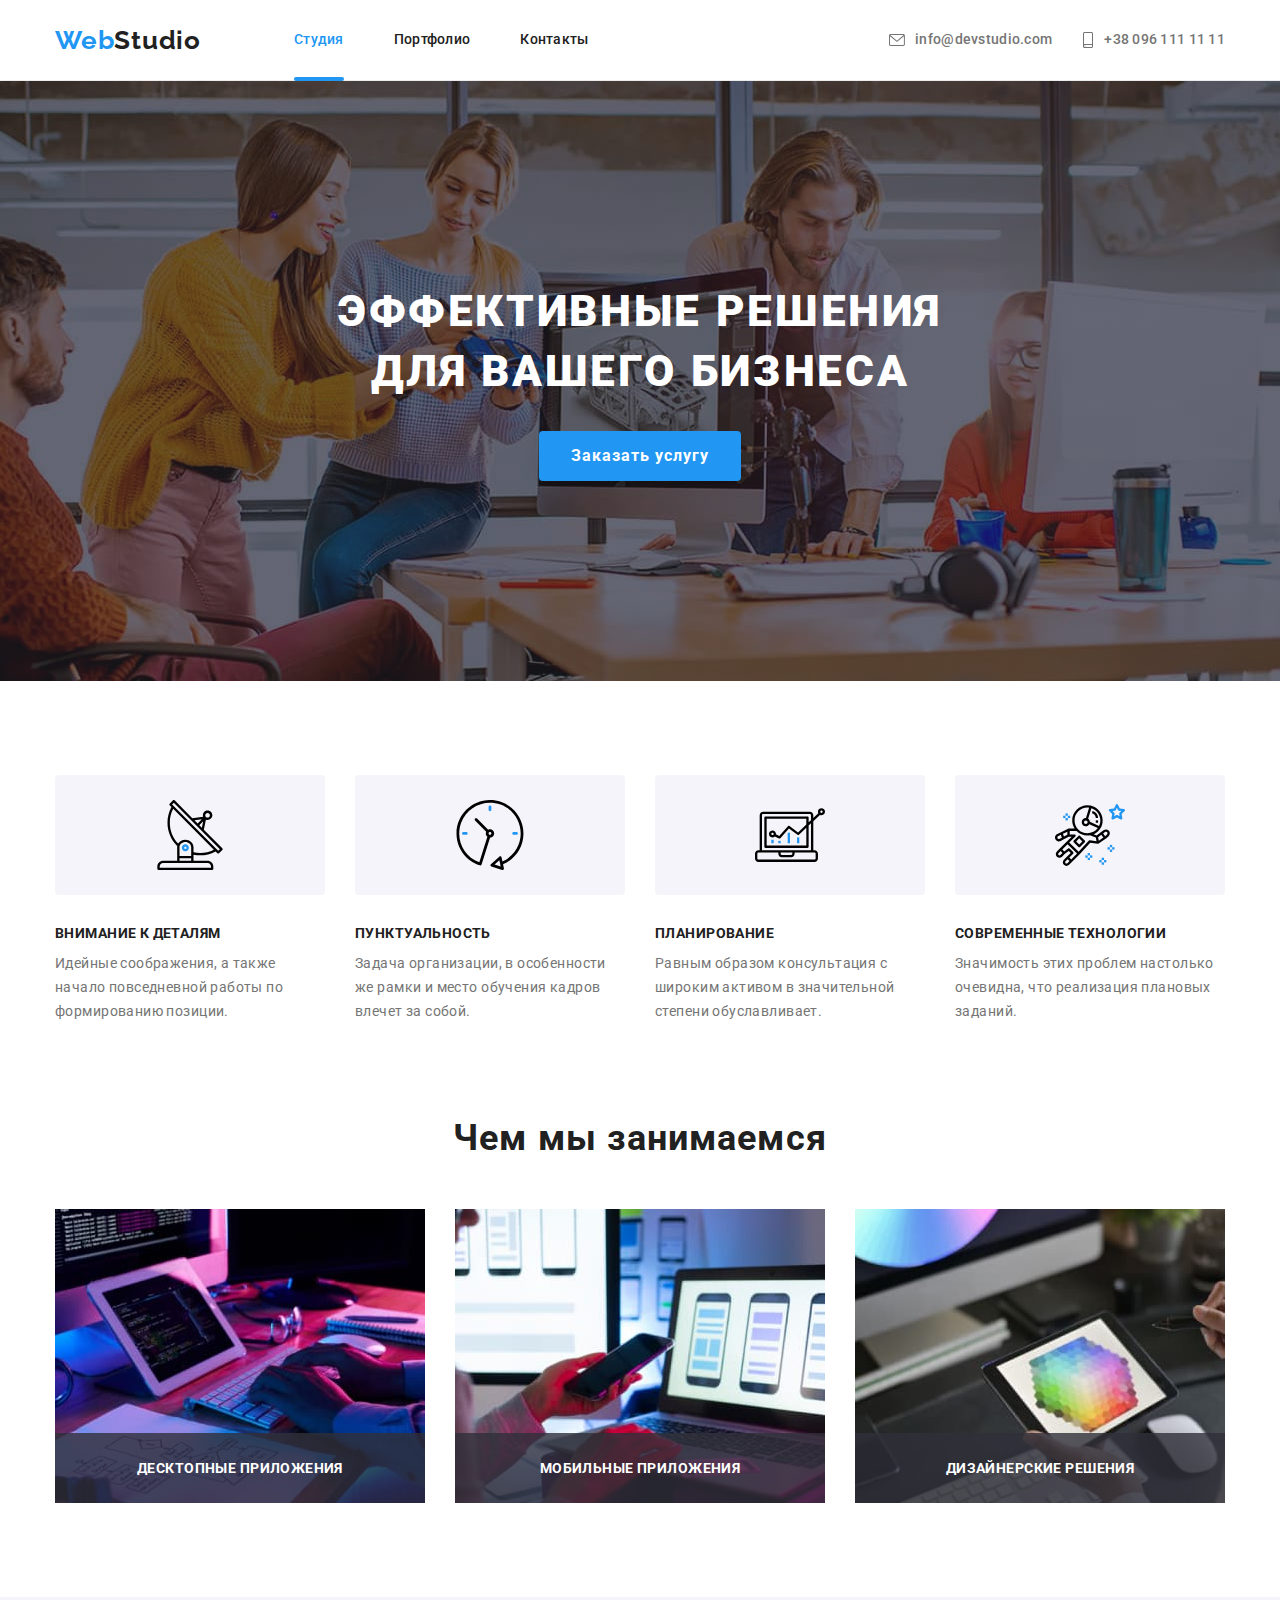
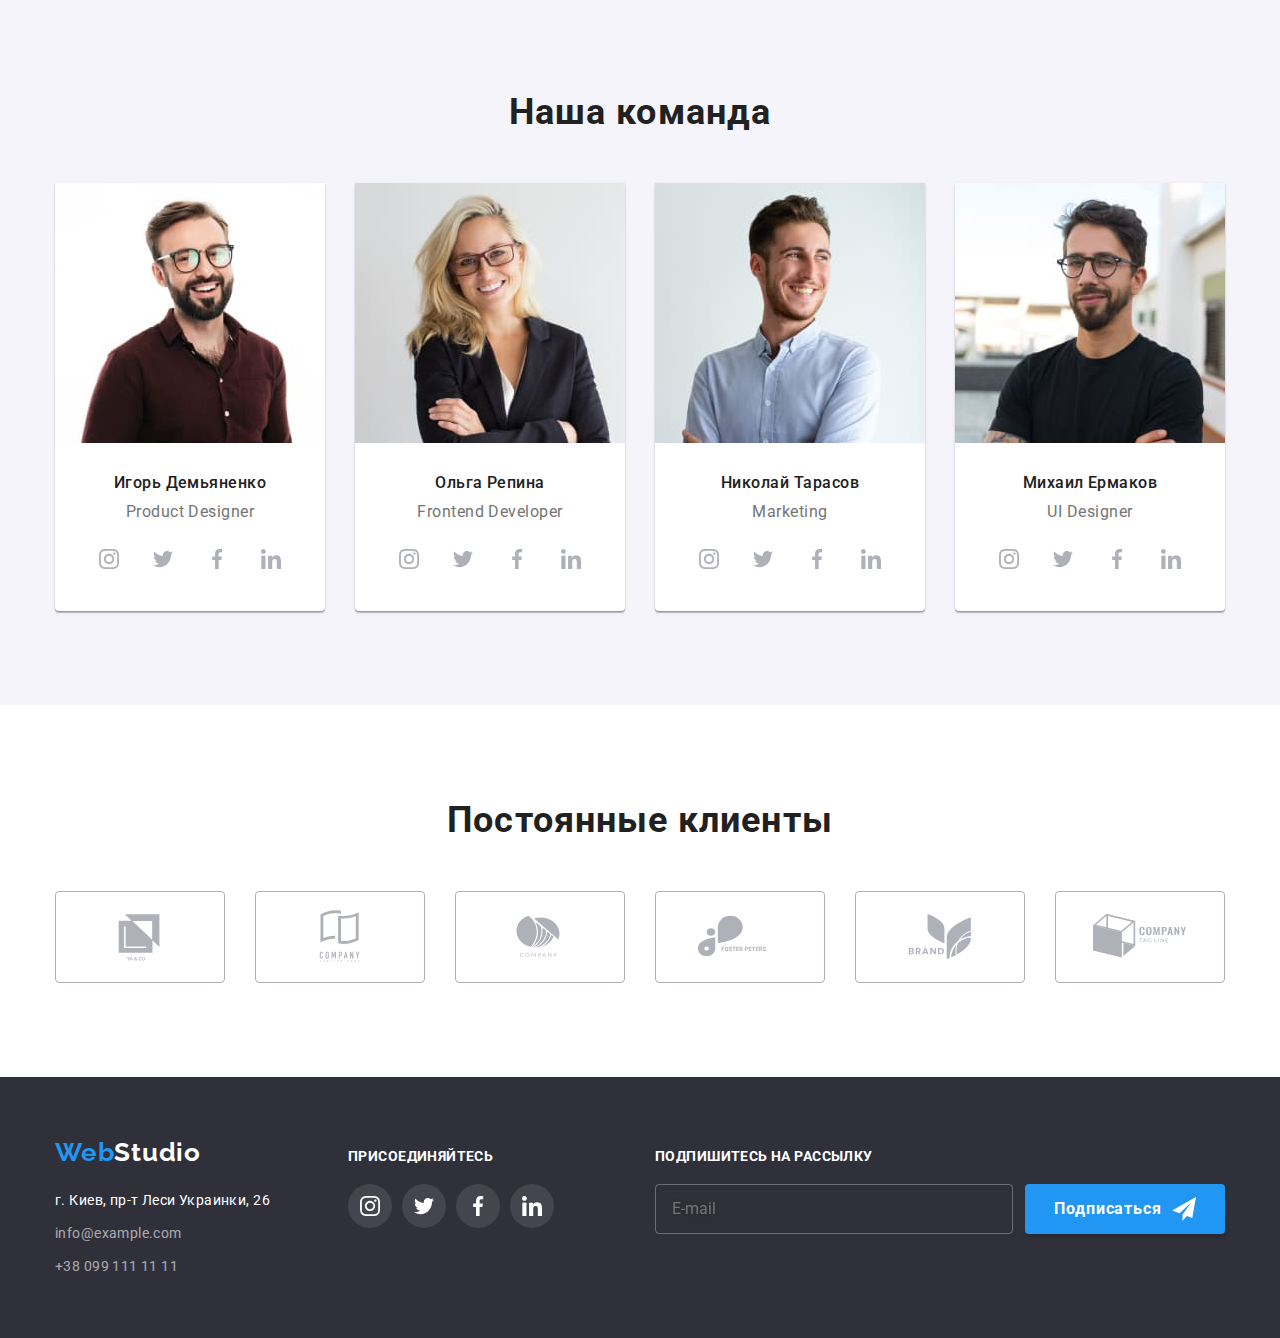
==== index.html @ 25630d1d "copy" ====
<!DOCTYPE html>
<html lang="ru">
  <head>
    <meta charset="UTF-8" />
    <meta http-equiv="X-UA-Compatible" content="IE=edge" />
    <meta name="viewport" content="width=device-width, initial-scale=1.0" />
    <title>WebStudio</title>

    <link rel="preconnect" href="https://fonts.googleapis.com" />
    <link rel="preconnect" href="https://fonts.gstatic.com" crossorigin />
    <link
      rel="stylesheet"
      href="https://cdnjs.cloudflare.com/ajax/libs/modern-normalize/1.1.0/modern-normalize.min.css"
    />
    <link
      href="https://fonts.googleapis.com/css2?family=Raleway:wght@700&family=Roboto:wght@400;500;700;900&display=swap"
      rel="stylesheet"
    />
    <link rel="stylesheet" href="./css/styles.css" />
  </head>

  <body>
    <header class="header">
      <div class="container-header">
        <nav class="navigation">
          <a href="./index.html" class="logo" lang="en">
            Web<span class="header-logo">Studio</span>
          </a>
          <ul class="nav-list">
            <li class="nav-item">
              <a href="./index.html" class="nav-link current">Студия</a>
            </li>
            <li class="nav-item">
              <a href="./portfolio.html" class="nav-link">Портфолио</a>
            </li>
            <li class="nav-item"><a href="" class="nav-link">Контакты</a></li>
          </ul>
        </nav>
        <ul class="nav-info">
          <li class="nav-info-item">
            <a href="mailto:info@devstudio.com" class="nav-link-item">
              <svg class="icon-mail">
                <use href="./images/icon/icons.svg#icon-mail"></use>
              </svg>
              info@devstudio.com
            </a>
          </li>
          <li class="nav-info-item">
            <a href="tel:+380961111111" class="nav-link-item">
              <svg class="icon-tel">
                <use href="./images/icon/icons.svg#icon-tel"></use>
              </svg>
              +38 096 111 11 11
            </a>
          </li>
        </ul>
      </div>
    </header>
    <main>
      <section class="hero">
        <h1 class="hero-title">Эффективные решения для вашего бизнеса</h1>
        <button type="button" class="hero-btn" data-modal-open>
          Заказать услугу
        </button>
      </section>

      <section class="about">
        <div class="container">
          <h2 class="visually-hidden">Наши особенности</h2>
          <ul class="about-list">
            <li class="about-item">
              <div class="about-box-svg">
                <svg class="about-svg">
                  <use href="./images/icon/icons.svg#icon-antenna"></use>
                </svg>
              </div>
              <h3 class="about-item-title">Внимание к деталям</h3>
              <p class="about-text">
                Идейные соображения, а также начало повседневной работы по
                формированию позиции.
              </p>
            </li>
            <li class="about-item">
              <div class="about-box-svg">
                <svg class="about-svg">
                  <use href="./images/icon/icons.svg#icon-clock"></use>
                </svg>
              </div>
              <h3 class="about-item-title">Пунктуальность</h3>
              <p class="about-text">
                Задача организации, в особенности же рамки и место обучения
                кадров влечет за собой.
              </p>
            </li>

            <li class="about-item">
              <div class="about-box-svg">
                <svg class="about-svg">
                  <use href="./images/icon/icons.svg#icon-diagram"></use>
                </svg>
              </div>
              <h3 class="about-item-title">Планирование</h3>
              <p class="about-text">
                Равным образом консультация с широким активом в значительной
                степени обуславливает.
              </p>
            </li>
            <li class="about-item">
              <div class="about-box-svg">
                <svg class="about-svg">
                  <use href="./images/icon/icons.svg#icon-astronaut"></use>
                </svg>
              </div>
              <h3 class="about-item-title">Современные технологии</h3>
              <p class="about-text">
                Значимость этих проблем настолько очевидна, что реализация
                плановых заданий.
              </p>
            </li>
          </ul>
        </div>
      </section>
      <section class="about-after">
        <div class="container">
          <h2 class="about-after-title">Чем мы занимаемся</h2>
          <ul class="about-after-list">
            <li class="about-after-item">
              <img
                src="./images/index-img/box1.jpg"
                alt="keyboard"
                width="370"
              />
              <p class="about-after-item-text">Десктопные приложения</p>
            </li>
            <li class="about-after-item">
              <img src="./images/index-img/box2.jpg" alt="phone" width="370" />
              <p class="about-after-item-text">Мобильные приложения</p>
            </li>
            <li class="about-after-item">
              <img src="./images/index-img/box3.jpg" alt="colors" width="370" />
              <p class="about-after-item-text">Дизайнерские решения</p>
            </li>
          </ul>
        </div>
      </section>
      <section class="team">
        <div class="container">
          <h2 class="team-title">Наша команда</h2>
          <ul class="team-list">
            <li class="team-item">
              <img
                src="./images/index-img/img1.jpg"
                alt="Product Designer"
                width="270"
                class="team-img"
              />
              <div class="team-info">
                <h3 class="team-name">Игорь Демьяненко</h3>
                <p class="team-job">Product Designer</p>
                <ul class="team-socials-list">
                  <li class="team-socials-item">
                    <a href="" class="team-socials-link"
                      ><svg class="team-socials-icon">
                        <use
                          href="./images/icon/icons.svg#icon-instagram-1"
                        ></use>
                      </svg>
                    </a>
                  </li>
                  <li class="team-socials-item">
                    <a href="" class="team-socials-link"
                      ><svg class="team-socials-icon">
                        <use
                          href="./images/icon/icons.svg#icon-twitter-1"
                        ></use>
                      </svg>
                    </a>
                  </li>
                  <li class="team-socials-item">
                    <a href="" class="team-socials-link"
                      ><svg class="team-socials-icon">
                        <use
                          href="./images/icon/icons.svg#icon-facebook-1"
                        ></use>
                      </svg>
                    </a>
                  </li>
                  <li class="team-socials-item">
                    <a href="" class="team-socials-link"
                      ><svg class="team-socials-icon">
                        <use
                          href="./images/icon/icons.svg#icon-linkedin-1"
                        ></use>
                      </svg>
                    </a>
                  </li>
                </ul>
              </div>
            </li>
            <li class="team-item">
              <img
                src="./images/index-img/img2.jpg"
                alt="Frontend Developer"
                width="270"
                class="team-img"
              />
              <div class="team-info">
                <h3 class="team-name">Ольга Репина</h3>
                <p class="team-job">Frontend Developer</p>
                <ul class="team-socials-list">
                  <li class="team-socials-item">
                    <a href="" class="team-socials-link"
                      ><svg class="team-socials-icon">
                        <use
                          href="./images/icon/icons.svg#icon-instagram-1"
                        ></use>
                      </svg>
                    </a>
                  </li>
                  <li class="team-socials-item">
                    <a href="" class="team-socials-link"
                      ><svg class="team-socials-icon">
                        <use
                          href="./images/icon/icons.svg#icon-twitter-1"
                        ></use>
                      </svg>
                    </a>
                  </li>
                  <li class="team-socials-item">
                    <a href="" class="team-socials-link"
                      ><svg class="team-socials-icon">
                        <use
                          href="./images/icon/icons.svg#icon-facebook-1"
                        ></use>
                      </svg>
                    </a>
                  </li>
                  <li class="team-socials-item">
                    <a href="" class="team-socials-link"
                      ><svg class="team-socials-icon">
                        <use
                          href="./images/icon/icons.svg#icon-linkedin-1"
                        ></use>
                      </svg>
                    </a>
                  </li>
                </ul>
              </div>
            </li>
            <li class="team-item">
              <img
                src="./images/index-img/img3.jpg"
                alt="Marketing"
                width="270"
                class="team-img"
              />
              <div class="team-info">
                <h3 class="team-name">Николай Тарасов</h3>
                <p class="team-job">Marketing</p>
                <ul class="team-socials-list">
                  <li class="team-socials-item">
                    <a href="" class="team-socials-link"
                      ><svg class="team-socials-icon">
                        <use
                          href="./images/icon/icons.svg#icon-instagram-1"
                        ></use>
                      </svg>
                    </a>
                  </li>
                  <li class="team-socials-item">
                    <a href="" class="team-socials-link"
                      ><svg class="team-socials-icon">
                        <use
                          href="./images/icon/icons.svg#icon-twitter-1"
                        ></use>
                      </svg>
                    </a>
                  </li>
                  <li class="team-socials-item">
                    <a href="" class="team-socials-link"
                      ><svg class="team-socials-icon">
                        <use
                          href="./images/icon/icons.svg#icon-facebook-1"
                        ></use>
                      </svg>
                    </a>
                  </li>
                  <li class="team-socials-item">
                    <a href="" class="team-socials-link"
                      ><svg class="team-socials-icon">
                        <use
                          href="./images/icon/icons.svg#icon-linkedin-1"
                        ></use>
                      </svg>
                    </a>
                  </li>
                </ul>
              </div>
            </li>
            <li class="team-item">
              <img
                src="./images/index-img/img4.jpg"
                alt="UI Designer"
                width="270"
                class="team-img"
              />
              <div class="team-info">
                <h3 class="team-name">Михаил Ермаков</h3>
                <p class="team-job">UI Designer</p>
                <ul class="team-socials-list">
                  <li class="team-socials-item">
                    <a href="" class="team-socials-link"
                      ><svg class="team-socials-icon">
                        <use
                          href="./images/icon/icons.svg#icon-instagram-1"
                        ></use>
                      </svg>
                    </a>
                  </li>
                  <li class="team-socials-item">
                    <a href="" class="team-socials-link"
                      ><svg class="team-socials-icon">
                        <use
                          href="./images/icon/icons.svg#icon-twitter-1"
                        ></use>
                      </svg>
                    </a>
                  </li>
                  <li class="team-socials-item">
                    <a href="" class="team-socials-link"
                      ><svg class="team-socials-icon">
                        <use
                          href="./images/icon/icons.svg#icon-facebook-1"
                        ></use>
                      </svg>
                    </a>
                  </li>
                  <li class="team-socials-item">
                    <a href="" class="team-socials-link"
                      ><svg class="team-socials-icon">
                        <use
                          href="./images/icon/icons.svg#icon-linkedin-1"
                        ></use>
                      </svg>
                    </a>
                  </li>
                </ul>
              </div>
            </li>
          </ul>
        </div>
      </section>
      <section>
        <div class="container">
          <h2 class="customers-title">Постоянные клиенты</h2>
          <ul class="customers-containers">
            <li class="customers-container">
              <a href="" class="customers-container-link">
                <svg class="customers-container-icon">
                  <use href="./images/icon/icons.svg#icon-Logo-1"></use>
                </svg>
              </a>
            </li>
            <li class="customers-container">
              <a href="" class="customers-container-link">
                <svg class="customers-container-icon">
                  <use href="./images/icon/icons.svg#icon-Logo-2"></use>
                </svg>
              </a>
            </li>
            <li class="customers-container">
              <a href="" class="customers-container-link">
                <svg class="customers-container-icon">
                  <use href="./images/icon/icons.svg#icon-Logo-3"></use>
                </svg>
              </a>
            </li>
            <li class="customers-container">
              <a href="" class="customers-container-link">
                <svg class="customers-container-icon">
                  <use href="./images/icon/icons.svg#icon-Logo-4"></use>
                </svg>
              </a>
            </li>
            <li class="customers-container">
              <a href="" class="customers-container-link">
                <svg class="customers-container-icon">
                  <use href="./images/icon/icons.svg#icon-Logo-5"></use>
                </svg>
              </a>
            </li>
            <li class="customers-container">
              <a href="" class="customers-container-link">
                <svg class="customers-container-icon">
                  <use href="./images/icon/icons.svg#icon-Logo-6"></use>
                </svg>
              </a>
            </li>
          </ul>
        </div>
      </section>
    </main>
    <footer class="footer">
      <div class="container flex">
        <div>
          <a href="./index.html" class="logo-footer">
            Web<span class="header-logo-footer">Studio</span>
          </a>
          <address class="address">
            <ul class="address-info">
              <li class="address-item">
                <a
                  href="https://goo.gl/maps/fcGV4ru9rpf95qTU7"
                  target="_blank"
                  rel="noreferrer noopener nofollow"
                  class="address-map"
                  >г. Киев, пр-т Леси Украинки, 26</a
                >
              </li>

              <li class="address-item">
                <a href="mailto:info@example.com" class="address-mail"
                  >info@example.com</a
                >
              </li>
              <li class="address-item">
                <a href="tel:+380991111111" class="address-tel"
                  >+38 099 111 11 11</a
                >
              </li>
            </ul>
          </address>
        </div>
        <div class="footer-socials">
          <h3 class="footer-social-title">присоединяйтесь</h3>
          <ul class="socials-list">
            <li class="socials-item">
              <a href="" class="socials-link"
                ><svg class="socials-icon">
                  <use href="./images/icon/icons.svg#icon-instagram-1"></use>
                </svg>
              </a>
            </li>
            <li class="socials-item">
              <a href="" class="socials-link"
                ><svg class="socials-icon">
                  <use href="./images/icon/icons.svg#icon-twitter-1"></use>
                </svg>
              </a>
            </li>
            <li class="socials-item">
              <a href="" class="socials-link"
                ><svg class="socials-icon">
                  <use href="./images/icon/icons.svg#icon-facebook-1"></use>
                </svg>
              </a>
            </li>
            <li class="socials-item">
              <a href="" class="socials-link"
                ><svg class="socials-icon">
                  <use href="./images/icon/icons.svg#icon-linkedin-1"></use>
                </svg>
              </a>
            </li>
          </ul>
        </div>
        <div class="spam">
          <form>
            <div class="spam-wrapper">
              <h3 class="footer-social-title">Подпишитесь на рассылку</h3>

              <input
                type="email"
                class="spam-input"
                name="user-email-for-spam"
                id="spam-input"
                placeholder="E-mail"
              />
            </div>
            <button type="submit" class="send-email-btn">
              Подписаться
              <svg class="icon-send">
                <use href="./images/icon/icons.svg#icon-send"></use>
              </svg>
            </button>
          </form>
        </div>
      </div>
    </footer>
    <div class="overlay is-hidden" data-modal>
      <div class="modal">
        <button class="modal-link-exit" data-modal-close>
          <svg class="modal-exit">
            <use href="./images/icon/icons.svg#icon-exit"></use>
          </svg>
        </button>
        <p class="modal-title">Оставьте свои данные, мы вам перезвоним</p>
        <form class="modal-form">
          <div class="form-field">
            <label class="modal-label" for="user-name">Имя</label>
            <div class="icon-wrap">
              <input
                type="text"
                name="user-name"
                class="modal-input"
                id="user-name"
                required
              />
              <svg class="modal-icons">
                <use href="./images/icon/icons.svg#icon-person-modal"></use>
              </svg>
            </div>
          </div>

          <div class="form-field">
            <label class="modal-label" for="user-tel">Телефон</label>
            <div class="icon-wrap">
              <input
                type="tel"
                name="user-tel"
                class="modal-input"
                id="user-tel"
              />
              <svg class="modal-icons">
                <use href="./images/icon/icons.svg#icon-phone-modal"></use>
              </svg>
            </div>
          </div>
          <div class="form-field">
            <label class="modal-label" for="user-email">Почта</label>
            <div class="icon-wrap">
              <input
                type="email"
                name="user-email"
                class="modal-input"
                id="user-email"
                required
              />
              <svg class="modal-icons">
                <use href="./images/icon/icons.svg#icon-email-modal"></use>
              </svg>
            </div>
          </div>
          <div class="form-field">
            <label class="modal-label" for="modal-text">Комментарий</label>
            <textarea
              name="comment"
              id="modal-text"
              class="modal-text"
              placeholder="Введите текст"
            ></textarea>
          </div>
          <div class="checkbox-field">
            <input
              type="checkbox"
              id="modal-checkbox"
              name="modal-checkbox"
              class="modal-checkbox visually-hidden"
              required
            />

            <label for="modal-checkbox" class="modal-label-checkbox">
              <span>
                <svg class="modal-check-icon">
                  <use href="./images/icon/icons.svg#icon-check"></use>
                </svg>
              </span>
              Соглашаюсь с рассылкой и принимаю&nbsp;
              <a href="#" class="submit-text">Условия договора</a>
            </label>
          </div>

          <button type="submit" class="modal-btn">Отправить</button>
        </form>
      </div>
    </div>
    <script src="./js/modal.js"></script>
  </body>
</html>
---- css/styles.css ----
:root {
  --brend-color: #2196f3;
  --header-text-color: #212121;
  --text-color: #757575;
  --title-text-color: #212121;
}

p,
h1,
h2,
h3,
h4,
h5,
h6 {
  margin: 0;
}
ul,
ol {
  margin: 0;
  padding: 0;
  list-style: none;
}
body {
  font-family: Roboto, sans-serif;
  color: var(--header-text-color);
}
a {
  text-decoration: none;
}
img {
  display: block;
  max-width: 100%;
}
button {
  border: 0;
}
section {
  padding: 94px 0 94px 0;
}
.overlay {
  position: fixed;
  top: 0;
  left: 0;
  width: 100vw;
  height: 100vh;
  background: rgba(0, 0, 0, 0.2);
  transition: visibility 250ms cubic-bezier(0.4, 0, 0.2, 1),
    opacity 250ms cubic-bezier(0.4, 0, 0.2, 1);
}

.is-hidden {
  opacity: 0;
  pointer-events: none;
  visibility: hidden;
}
.flex {
  display: flex;
  align-items: baseline;
  justify-content: space-between;
}

.container {
  width: 1200px;
  padding: 0px 15px 0px 15px;
  margin: 0 auto 0 auto;
}

/* -------HEADER------- */
.header {
  font-weight: 500;
  font-size: 14px;
  line-height: 1.14;
  letter-spacing: 0.02em;
  border-bottom: 1px solid #ececec;

  position: relative;
}
.container-header {
  width: 1200px;
  padding: 0 15px 0 15px;
  margin: 0 auto;
  display: flex;
  align-items: center;
}
.logo {
  color: var(--brend-color);
  font-family: Raleway, sans-serif;
  font-weight: 700;
  font-size: 26px;
  line-height: 1.19;
  letter-spacing: 0.03em;
  margin-right: 93px;
}
.header-logo {
  color: var(--title-text-color);
}
.header-logo-footer {
  color: #fff;
}
.navigation {
  display: flex;
  align-items: center;
}
.nav-list {
  display: flex;
}
.nav-item {
  margin-right: 50px;
  padding: 32px 0 32px 0;
  position: relative;
}
.nav-item:nth-last-child(1) {
  margin-right: 0px;
}
.nav-link {
  color: var(--header-text-color);
  transition: color 250ms cubic-bezier(0.4, 0, 0.2, 1);
}
.current,
.nav-link:hover,
.nav-link:focus,
.nav-link-item:hover,
.nav-link-item:focus {
  color: var(--brend-color);
}
.current::after {
  position: absolute;
  bottom: -1px;
  left: 0;
  width: 100%;
  height: 4px;
  content: "";
  border-radius: 2px;
  background-color: var(--brend-color);
}
.nav-info {
  display: flex;
  margin-left: auto;
}
.nav-info-item {
  margin-right: 30px;
}
.nav-info-item:nth-last-child(1) {
  margin-right: 0px;
}
.nav-link-item {
  color: var(--text-color);
  display: flex;
  transition: color 250ms cubic-bezier(0.4, 0, 0.2, 1);
}
.icon-mail {
  width: 16px;
  height: 12px;
  margin-top: auto;
  margin-bottom: auto;
  margin-right: 10px;
  fill: var(--text-color);
  transition: fill 250ms cubic-bezier(0.4, 0, 0.2, 1);
}
.icon-tel {
  width: 12px;
  height: 16px;
  margin-top: auto;
  margin-bottom: auto;
  margin-right: 10px;
  fill: var(--text-color);
  transition: fill 250ms cubic-bezier(0.4, 0, 0.2, 1);
}
.nav-link-item:hover .icon-mail {
  fill: var(--brend-color);
}
.nav-link-item:hover .icon-tel {
  fill: var(--brend-color);
}
.nav-link-item:focus .icon-mail {
  fill: var(--brend-color);
}
.nav-link-item:focus .icon-tel {
  fill: var(--brend-color);
}

/* -------MAIN-INDEX------- */
.hero {
  background: #2f303a;
  text-align: center;
  padding-top: 200px;
  padding-bottom: 200px;
  background-image: linear-gradient(
      rgba(47, 48, 58, 0.4),
      rgba(47, 48, 58, 0.4)
    ),
    url(../images/index-img/hero-img.jpg);
  background-repeat: no-repeat;
  background-position: center;
  background-size: cover;
  max-width: 1600px;
  margin: auto;
}
.hero-title {
  color: #fff;
  font-weight: 900;
  font-size: 44px;
  line-height: calc(60 / 44);
  width: 696px;
  margin: auto;
  letter-spacing: 0.06em;
  text-transform: uppercase;
}
.hero-btn {
  background-color: var(--brend-color);
  color: #fff;
  font-family: inherit;
  font-weight: 700;
  font-size: 16px;
  line-height: calc(30 / 16);
  letter-spacing: 0.06em;
  cursor: pointer;
  box-shadow: 0px 4px 4px rgba(0, 0, 0, 0.15);
  border-radius: 4px;

  padding: 10px 32px 10px 32px;
  min-width: 200px;
  margin-top: 30px;
  transition: background-color 250ms cubic-bezier(0.4, 0, 0.2, 1),
    color 250ms cubic-bezier(0.4, 0, 0.2, 1);
}
.hero-btn:hover {
  background-color: #fff;
  color: var(--brend-color);
}
/* -------ABOUT-INDEX------- */
.about {
}
.visually-hidden {
  position: absolute;
  white-space: nowrap;
  width: 1px;
  height: 1px;
  overflow: hidden;
  border: 0;
  padding: 0;
  clip: rect(0 0 0 0);
  clip-path: inset(50%);
  margin: -1px;
}

.about-list {
  display: flex;
  flex-wrap: wrap;
}
.about-item {
  width: 270px;
  margin-right: 30px;
}
.about-item:nth-child(4n) {
  margin-right: 0;
}
.about-item:nth-child(5n) {
  margin-right: 30px;
  margin-top: 30px;
}
.about-box-svg {
  background-color: #f5f4fa;

  border-radius: 4px;

  height: 120px;
  display: flex;
  justify-content: center;
  align-items: center;
}
.about-svg {
  width: 70px;
  height: 70px;
}
.about-item-title {
  font-weight: 700;
  font-size: 14px;
  line-height: calc(16 / 14);
  letter-spacing: 0.03em;
  text-transform: uppercase;
  color: var(--title-text-color);
  margin-top: 30px;
}
.about-text {
  font-weight: 400;
  font-size: 14px;
  line-height: calc(24 / 14);
  letter-spacing: 0.03em;
  color: var(--text-color);
  margin-top: 10px;
}
.about-after {
  padding-top: 0;
}
/* -------ABOUT-AFTER-INDEX------- */
.about-after-title {
  font-weight: 700;
  font-size: 36px;
  line-height: calc(42 / 36);
  text-align: center;
  letter-spacing: 0.03em;
  margin-bottom: 50px;
}
.about-after-list {
  display: flex;
  flex-wrap: wrap;
}
.about-after-item {
  position: relative;
  margin-right: 30px;
}
.about-after-item:nth-child(3n) {
  margin-right: 0;
}
.about-after-item:nth-child(4n) {
  margin-right: 30px;
  margin-top: 30px;
}

.about-after-item-text {
  position: absolute;
  width: 100%;
  height: 70px;
  background-color: rgba(47, 48, 58, 0.8);
  bottom: 0;
  left: 0;
  margin: 0;
  padding-top: 27px;
  padding-bottom: 27px;
  color: #fff;
  font-weight: 700;
  font-size: 14px;
  line-height: calc(16 / 14);
  text-align: center;
  letter-spacing: 0.03em;
  text-transform: uppercase;
}

/* -------TEAM-INDEX------- */
.team {
  background-color: #f5f4fa;
  padding-top: 94px;
}

.team-title {
  font-weight: 700;
  font-size: 36px;
  line-height: calc(42 / 36);
  text-align: center;
  letter-spacing: 0.03em;
  color: var(--title-text-color);
  margin-bottom: 50px;
}
.team-list {
  display: flex;
  flex-wrap: wrap;
}
.team-item {
  margin-right: 30px;
  width: 270px;
  box-shadow: 0px 1px 3px rgba(0, 0, 0, 0.12), 0px 1px 1px rgba(0, 0, 0, 0.14),
    0px 2px 1px rgba(0, 0, 0, 0.2);
  border-radius: 0px 0px 4px 4px;
  background-color: #fff;
}
.team-item:nth-child(4n) {
  margin-right: 0;
}
.team-item:nth-child(5n) {
  margin-right: 30px;
  margin-top: 30px;
}
.team-img {
}
.team-info {
  padding: 30px 0 30px 0;
}
.team-name {
  font-weight: 500;
  font-size: 16px;
  line-height: calc(19 / 16);
  text-align: center;
  letter-spacing: 0.03em;
  color: var(--title-text-color);
  margin-bottom: 10px;
}
.team-job {
  margin-bottom: 16px;
  font-weight: 400;
  font-size: 16px;
  line-height: calc(19 / 16);
  text-align: center;
  letter-spacing: 0.03em;
  color: var(--text-color);
}
.team-socials-list {
  display: flex;
  justify-content: center;
}
.team-socials-item {
  margin-right: 10px;
}
.team-socials-item:nth-last-child(1) {
  margin-right: 0;
}
.team-socials-link {
  width: 44px;
  height: 44px;

  display: flex;
  align-items: center;
  justify-content: center;
  border-radius: 50%;
  transition: background-color 250ms cubic-bezier(0.4, 0, 0.2, 1);
}
.team-socials-icon {
  width: 20px;
  height: 20px;
  fill: #afb1b8;
  transition: fill 250ms cubic-bezier(0.4, 0, 0.2, 1);
}
.team-socials-link:hover,
.team-socials-link:focus {
  background-color: var(--brend-color);
}
.team-socials-link:hover .team-socials-icon {
  fill: #fff;
}
.team-socials-link:focus .team-socials-icon {
  fill: #fff;
}
/* -------customers------- */
.customers-title {
  font-weight: 700;
  font-size: 36px;
  line-height: calc(42 / 36);
  text-align: center;
  letter-spacing: 0.03em;
  color: var(--title-text-color);
  margin-bottom: 50px;
}
.customers-container-link {
  width: 170px;
  height: 92px;

  border-radius: 4px;
  border: 1px solid #afb1b8;
  display: flex;
  flex-wrap: nowrap;
  justify-content: center;
  align-items: center;
  transition: border 250ms cubic-bezier(0.4, 0, 0.2, 1);
}
.customers-containers {
  display: flex;
}
.customers-container {
  margin-right: 30px;
}
.customers-container-link:hover,
.customers-container-link:focus {
  border: 1px solid var(--brend-color);
}
.customers-container-link:hover .customers-container-icon {
  fill: var(--brend-color);
}
.customers-container-link:focus .customers-container-icon {
  fill: var(--brend-color);
}

.customers-container:nth-last-child(1) {
  margin-right: 0;
}
.customers-container-icon {
  width: 106px;
  height: 60px;
  fill: #afb1b8;
  transition: fill 250ms cubic-bezier(0.4, 0, 0.2, 1);
}

/* -------FOOTER--
----- */
.footer {
  background-color: #2f303a;
  padding: 60px 15px 60px 15px;
}
.logo-footer {
  color: var(--brend-color);
  font-family: Raleway, sans-serif;
  font-weight: 700;
  font-size: 26px;
  line-height: 1.19;
  letter-spacing: 0.03em;
}
.address {
  margin-top: 20px;
}
.address-info {
  font-style: normal;
}
.address-item {
  margin-bottom: 9px;
}
.address-item:nth-last-child(1) {
  margin-bottom: 0px;
}
.address-map {
  font-weight: normal;
  font-size: 14px;
  line-height: calc(24 / 14);
  letter-spacing: 0.03em;
  color: #fff;
}
.address-mail,
.address-tel {
  font-weight: normal;
  font-size: 14px;
  line-height: 24px;
  /* or 171% */
  letter-spacing: 0.03em;
  color: rgba(255, 255, 255, 0.6);
}
.footer-socials {
  margin-left: 70px;
}
.footer-social-title {
  text-transform: uppercase;
  font-weight: 700;
  font-size: 14px;
  line-height: calc(16 / 14);
  letter-spacing: 0.03em;
  text-transform: uppercase;

  color: #ffffff;
  margin-bottom: 20px;
}
.socials-list {
  display: flex;
}
.socials-item {
  margin-right: 10px;
}
.socials-link {
  width: 44px;
  height: 44px;

  display: flex;
  align-items: center;
  justify-content: center;
  border-radius: 50%;

  background: rgba(255, 255, 255, 0.1);
  transition: background-color 250ms cubic-bezier(0.4, 0, 0.2, 1);
}
.socials-item:nth-last-child(1) {
  margin-right: 0;
}
.socials-icon {
  width: 20px;
  height: 20px;
  fill: #fff;
  transition: fill 250ms cubic-bezier(0.4, 0, 0.2, 1);
}
.socials-link:hover {
  background-color: var(--brend-color);
}
.socials-link:focus {
  background-color: var(--brend-color);
}
.socials-link:hover .team-socials-icon {
  fill: #fff;
}
.socials-link:focus .team-socials-icon {
  fill: #fff;
}
.spam {
  margin-left: 93px;
}
.spam form {
  display: flex;
  align-items: flex-end;
}
.spam-wrapper {
  margin-right: 12px;
}

.spam-input {
  min-width: 358px;
  height: 50px;
  padding-left: 16px;
  transition: border 250ms cubic-bezier(0.4, 0, 0.2, 1);
  background-color: transparent;
  border: 1px solid rgba(255, 255, 255, 0.3);
  filter: drop-shadow(0px 4px 4px rgba(0, 0, 0, 0.15));
  border-radius: 4px;
  color: #fff;
  outline: 0;
}

.send-email-btn {
  background: #2196f3;
  box-shadow: 0px 4px 4px rgba(0, 0, 0, 0.15);
  padding: 0;
  margin: 0;
  border-radius: 4px;
  min-width: 200px;
  height: 50px;

  font-weight: 700;
  font-size: 16px;
  line-height: calc(30 / 16);
  justify-content: center;
  text-align: center;
  letter-spacing: 0.06em;
  display: flex;
  align-items: center;
  color: #ffffff;
  transition: background-color 250ms cubic-bezier(0.4, 0, 0.2, 1),
    color 250ms cubic-bezier(0.4, 0, 0.2, 1);
}
.send-email-btn:hover {
  background-color: #1e5380;
}
.icon-send {
  fill: #fff;
  width: 24px;
  height: 24px;
  margin-left: 10px;
}

/* -------ASIDE-PORTFOLIO------- */
.aside {
  margin-top: 94px;
}
.aside-list {
  display: flex;
  flex-wrap: nowrap;
  justify-content: center;
}
.aside-item {
  margin-right: 8px;
}
.aside-item:nth-last-child(1) {
  margin-right: 0px;
}
.aside-btn {
  font-family: inherit;
  cursor: pointer;
  padding: 6px 22px 6px 22px;
  font-weight: 500;
  font-size: 16px;
  line-height: calc(26 / 16);
  text-align: center;
  letter-spacing: 0.03em;
  color: var(--title-text-color);
  background-color: #f5f4fa;
  transition: background-color 250ms cubic-bezier(0.4, 0, 0.2, 1),
    color 250ms cubic-bezier(0.4, 0, 0.2, 1),
    box-shadow 250ms cubic-bezier(0.4, 0, 0.2, 1);
  border-radius: 4px;
}
.current-btn,
.aside-btn:hover,
.aside-btn:focus {
  background-color: var(--brend-color);
  color: #fff;
  box-shadow: 0px 3px 1px rgba(0, 0, 0, 0.1), 0px 1px 2px rgba(0, 0, 0, 0.08),
    0px 2px 2px rgba(0, 0, 0, 0.12);
}
/* -------MAIN-PORTFOLIO------- */

.section-portfolio {
  display: flex;
  flex-wrap: wrap;
  padding-top: 50px;
}
.section-item {
  width: 370px;
  margin-right: 30px;

  margin-bottom: 30px;
}
.section-item-link {
  display: block;
  transition: box-shadow 250ms cubic-bezier(0.4, 0, 0.2, 1);
}
.section-item-link:hover {
  box-shadow: 0px 1px 1px rgba(0, 0, 0, 0.12), 0px 4px 4px rgba(0, 0, 0, 0.06),
    1px 4px 6px rgba(0, 0, 0, 0.16);
}
.section-item-link:focus {
  box-shadow: 0px 1px 1px rgba(0, 0, 0, 0.12), 0px 4px 4px rgba(0, 0, 0, 0.06),
    1px 4px 6px rgba(0, 0, 0, 0.16);
}

.section-item-wrap {
  position: relative;
  overflow: hidden;
}
.section-item-slider {
  position: absolute;
  top: 0;
  left: 0;
  padding: 63px 24px 63px 24px;
  background: rgba(33, 150, 243, 0.9);
  height: 100%;
  width: 100%;
  color: #fff;
  transform: translateY(100%);
  transition: transform 250ms cubic-bezier(0.4, 0, 0.2, 1);
  font-weight: 400;
  font-size: 18px;
  line-height: calc(28 / 18);
  letter-spacing: 0.03em;
}
.section-item-link:hover .section-item-slider {
  transform: translateY(0);
}
.section-item-link:focus .section-item-slider {
  transform: translateY(0);
}
.section-item:nth-child(3n) {
  margin-right: 0px;
}
.section-item:nth-last-child(-n + 3) {
  margin-bottom: 0px;
}
.section-item-info {
  padding: 20px 24px 20px 24px;
  border-right: 1px solid #eeeeee;
  border-left: 1px solid #eeeeee;
  border-bottom: 1px solid #eeeeee;
}

.section-item-title {
  font-weight: 700;

  font-size: 18px;
  line-height: calc(36 / 18);
  letter-spacing: 0.06em;
  color: var(--title-text-color);
}
.section-item-text {
  font-weight: 400;
  font-size: 16px;

  line-height: calc(30 / 16);
  letter-spacing: 0.03em;
  color: var(--text-color);
}
/* -------MODAL------- */
.modal {
  width: 528px;
  min-height: 581px;

  position: absolute;
  top: 50%;
  left: 50%;
  padding: 40px;
  transform: translate(-50%, -50%);
  z-index: 999;
  background-color: #ffffff;
  box-shadow: 0px 1px 3px rgba(0, 0, 0, 0.12), 0px 1px 1px rgba(0, 0, 0, 0.14),
    0px 2px 1px rgba(0, 0, 0, 0.2);
  border-radius: 4px;
  transition: visibility 250ms cubic-bezier(0.4, 0, 0.2, 1),
    opacity 250ms cubic-bezier(0.4, 0, 0.2, 1);
}
.modal-link-exit {
  position: absolute;
  width: 30px;
  height: 30px;
  border: 1px solid rgba(0, 0, 0, 0.1);
  border-radius: 50%;
  background-color: transparent;
  top: 8px;
  right: 8px;
  padding: 0;
  margin: 0;
}
.modal-exit {
  width: 11px;
  height: 11px;
}
.modal-link-exit:hover,
.modal-link-exit:focus {
  fill: var(--brend-color);
  cursor: pointer;
}
.modal-title {
  font-weight: 700;
  font-size: 20px;
  line-height: calc(23 / 20);
  text-align: center;
  letter-spacing: 0.03em;
  margin-bottom: 12px;
  color: var(--title-text-color);
}
.modal-form {
}
.form-field {
  margin-bottom: 10px;
  display: flex;
  flex-direction: column;
}
.form-field:nth-last-child(3) {
  margin-bottom: 20px;
  display: flex;
  flex-direction: column;
}

.modal-input {
  width: 100%;
  height: 40px;
  border: 1px solid rgba(33, 33, 33, 0.2);
  padding-left: 42px;
  border-radius: 4px;
  transition: border 250ms cubic-bezier(0.4, 0, 0.2, 1);
}
.modal-input:focus,
.modal-text:focus {
  border: 1px solid var(--brend-color);
  border-radius: 4px;
  outline: 0;
}
.modal-input:focus + .modal-icons {
  fill: var(--brend-color);
}

.icon-wrap {
  position: relative;
  display: block;
}
.modal-icons {
  position: absolute;
  width: 18px;
  height: 18px;
  left: 12px;
  bottom: 50%;
  transform: translateY(50%);
  transition: fill 250ms cubic-bezier(0.4, 0, 0.2, 1);
}
.modal-label {
  display: block;
  font-weight: 400;
  font-size: 12px;
  line-height: calc(14 / 12);
  letter-spacing: 0.01em;
  color: var(--header-text-color);
  margin-bottom: 4px;
}
.modal-text {
  width: 100%;
  height: 120px;
  padding: 12px 16px 12px 16px;
  resize: none;
  border: 1px solid rgba(33, 33, 33, 0.2);
  transition: border 250ms cubic-bezier(0.4, 0, 0.2, 1);
  border-radius: 4px;
}
.checkbox-field {
  margin-bottom: 30px;
}
.modal-checkbox {
}

.modal-check-icon {
  width: 16px;
  height: 15px;
  fill: transparent;
}
.modal-label-checkbox {
  font-style: normal;
  font-weight: normal;
  font-size: 14px;
  line-height: calc(24 / 14);

  letter-spacing: 0.03em;
  color: var(--header-text-color);
  align-items: center;
  display: flex;
  justify-content: center;
}
.modal-label-checkbox span {
  width: 16px;
  height: 15px;
  border: 2px solid var(--header-text-color);
  border-radius: 2px;
  margin-right: 5px;
  display: flex;
  align-items: center;
  justify-content: center;
  transition: background-color 250ms cubic-bezier(0.4, 0, 0.2, 1),
    fill 250ms cubic-bezier(0.4, 0, 0.2, 1),
    border 250ms cubic-bezier(0.4, 0, 0.2, 1);
}
.modal-checkbox:checked + .modal-label-checkbox span {
  background-color: var(--brend-color);
  border: none;
}
.modal-checkbox:not(:checked) + .modal-label-checkbox span {
  border: 2px solid var(--header-text-color);
}
.modal-checkbox:focus + .modal-label-checkbox span {
  border: 2px solid var(--brend-color);
}

.modal-checkbox:checked + .modal-label-checkbox svg {
  fill: #fff;
}

.submit-text {
  text-decoration: underline;
  color: var(--brend-color);
}
.modal-btn {
  background-color: var(--brend-color);
  display: block;
  margin: 0 auto;
  color: #fff;
  font-family: inherit;
  font-weight: 700;
  font-size: 16px;
  line-height: calc(30 / 16);
  letter-spacing: 0.06em;
  cursor: pointer;
  box-shadow: 0px 4px 4px rgba(0, 0, 0, 0.15);
  border-radius: 4px;

  padding: 10px 32px 10px 32px;
  min-width: 200px;

  transition: background-color 250ms cubic-bezier(0.4, 0, 0.2, 1),
    color 250ms cubic-bezier(0.4, 0, 0.2, 1);
}
.modal-btn:hover {
  background-color: #1e5380;
}
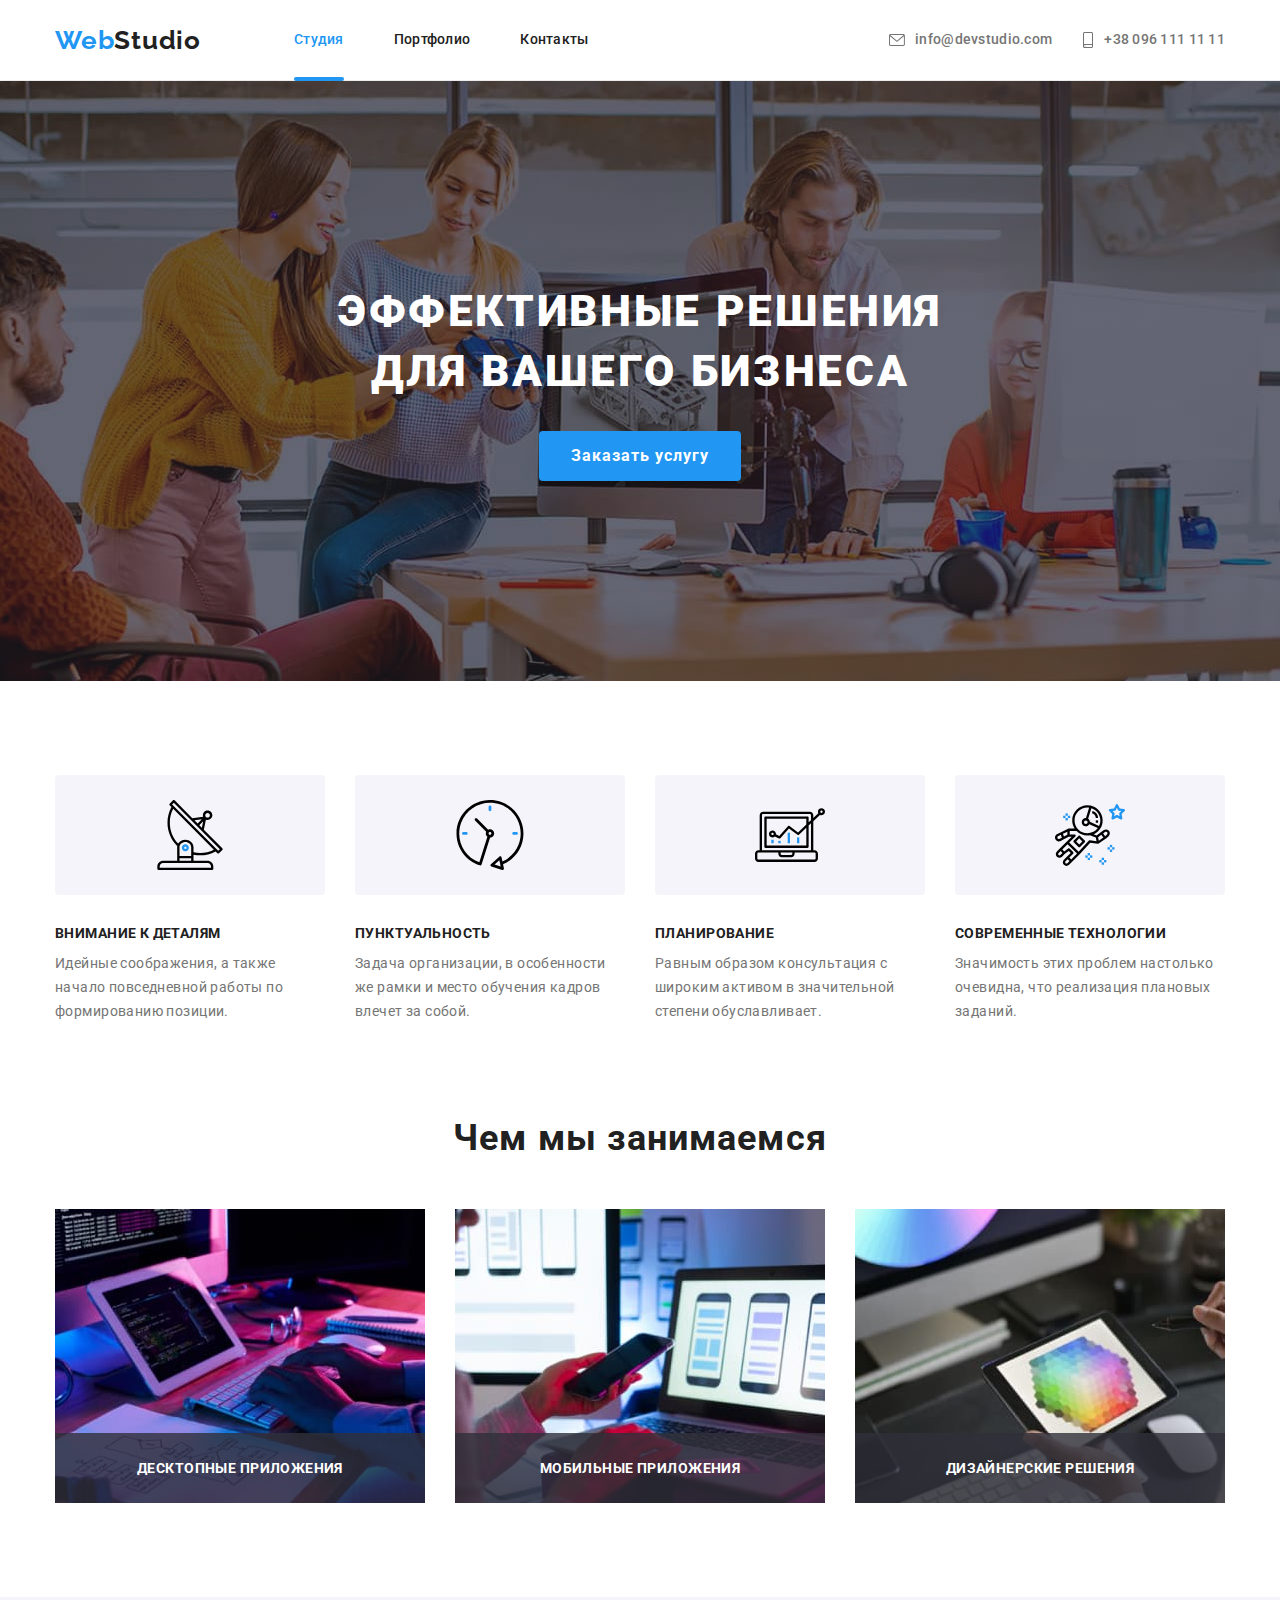
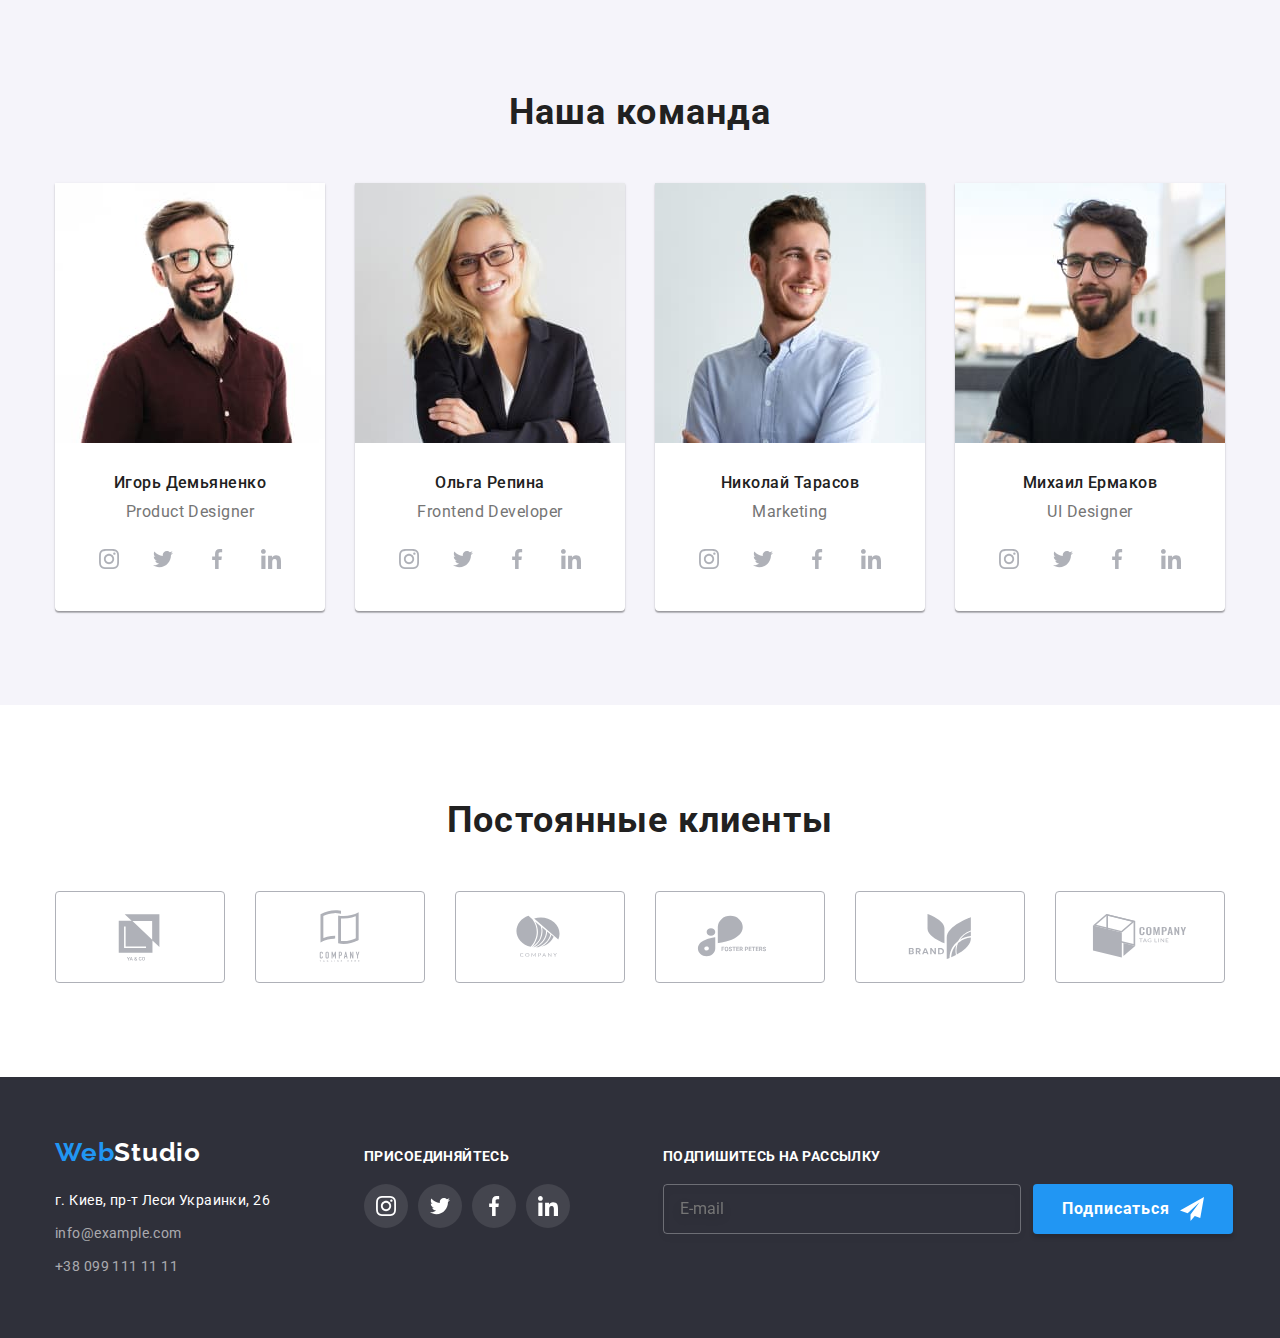
==== commit 8bd2fc98: "BEM + SCSS" ====
--- a/index.html
+++ b/index.html
@@ -16,7 +16,8 @@
       href="https://fonts.googleapis.com/css2?family=Raleway:wght@700&family=Roboto:wght@400;500;700;900&display=swap"
       rel="stylesheet"
     />
-    <link rel="stylesheet" href="./css/styles.css" />
+    <!-- <link rel="stylesheet" href="./css/styles.css" /> -->
+    <link rel="stylesheet" href="./sass/main.css" />
   </head>
 
   <body>
@@ -24,29 +25,31 @@
       <div class="container-header">
         <nav class="navigation">
           <a href="./index.html" class="logo" lang="en">
-            Web<span class="header-logo">Studio</span>
+            Web<span class="header__logo">Studio</span>
           </a>
           <ul class="nav-list">
-            <li class="nav-item">
-              <a href="./index.html" class="nav-link current">Студия</a>
-            </li>
-            <li class="nav-item">
-              <a href="./portfolio.html" class="nav-link">Портфолио</a>
-            </li>
-            <li class="nav-item"><a href="" class="nav-link">Контакты</a></li>
+            <li class="nav-list__item">
+              <a href="./index.html" class="nav-list__link current">Студия</a>
+            </li>
+            <li class="nav-list__item">
+              <a href="./portfolio.html" class="nav-list__link">Портфолио</a>
+            </li>
+            <li class="nav-list__item">
+              <a href="" class="nav-list__link">Контакты</a>
+            </li>
           </ul>
         </nav>
         <ul class="nav-info">
-          <li class="nav-info-item">
-            <a href="mailto:info@devstudio.com" class="nav-link-item">
+          <li class="nav-info__item">
+            <a href="mailto:info@devstudio.com" class="nav-info__link">
               <svg class="icon-mail">
                 <use href="./images/icon/icons.svg#icon-mail"></use>
               </svg>
               info@devstudio.com
             </a>
           </li>
-          <li class="nav-info-item">
-            <a href="tel:+380961111111" class="nav-link-item">
+          <li class="nav-info__item">
+            <a href="tel:+380961111111" class="nav-info__link">
               <svg class="icon-tel">
                 <use href="./images/icon/icons.svg#icon-tel"></use>
               </svg>
@@ -58,8 +61,8 @@
     </header>
     <main>
       <section class="hero">
-        <h1 class="hero-title">Эффективные решения для вашего бизнеса</h1>
-        <button type="button" class="hero-btn" data-modal-open>
+        <h1 class="hero__title">Эффективные решения для вашего бизнеса</h1>
+        <button type="button" class="hero__btn" data-modal-open>
           Заказать услугу
         </button>
       </section>
@@ -68,51 +71,51 @@
         <div class="container">
           <h2 class="visually-hidden">Наши особенности</h2>
           <ul class="about-list">
-            <li class="about-item">
-              <div class="about-box-svg">
-                <svg class="about-svg">
+            <li class="about-list__item">
+              <div class="about-box">
+                <svg class="about-box__svg">
                   <use href="./images/icon/icons.svg#icon-antenna"></use>
                 </svg>
               </div>
-              <h3 class="about-item-title">Внимание к деталям</h3>
-              <p class="about-text">
+              <h3 class="about-list__title">Внимание к деталям</h3>
+              <p class="about-list__text">
                 Идейные соображения, а также начало повседневной работы по
                 формированию позиции.
               </p>
             </li>
-            <li class="about-item">
-              <div class="about-box-svg">
-                <svg class="about-svg">
+            <li class="about-list__item">
+              <div class="about-box">
+                <svg class="about-box__svg">
                   <use href="./images/icon/icons.svg#icon-clock"></use>
                 </svg>
               </div>
-              <h3 class="about-item-title">Пунктуальность</h3>
-              <p class="about-text">
+              <h3 class="about-list__title">Пунктуальность</h3>
+              <p class="about-list__text">
                 Задача организации, в особенности же рамки и место обучения
                 кадров влечет за собой.
               </p>
             </li>
 
-            <li class="about-item">
-              <div class="about-box-svg">
-                <svg class="about-svg">
+            <li class="about-list__item">
+              <div class="about-box">
+                <svg class="about-box__svg">
                   <use href="./images/icon/icons.svg#icon-diagram"></use>
                 </svg>
               </div>
-              <h3 class="about-item-title">Планирование</h3>
-              <p class="about-text">
+              <h3 class="about-list__title">Планирование</h3>
+              <p class="about-list__text">
                 Равным образом консультация с широким активом в значительной
                 степени обуславливает.
               </p>
             </li>
-            <li class="about-item">
-              <div class="about-box-svg">
-                <svg class="about-svg">
+            <li class="about-list__item">
+              <div class="about-box">
+                <svg class="about-box__svg">
                   <use href="./images/icon/icons.svg#icon-astronaut"></use>
                 </svg>
               </div>
-              <h3 class="about-item-title">Современные технологии</h3>
-              <p class="about-text">
+              <h3 class="about-list__title">Современные технологии</h3>
+              <p class="about-list__text">
                 Значимость этих проблем настолько очевидна, что реализация
                 плановых заданий.
               </p>
@@ -122,72 +125,72 @@
       </section>
       <section class="about-after">
         <div class="container">
-          <h2 class="about-after-title">Чем мы занимаемся</h2>
-          <ul class="about-after-list">
-            <li class="about-after-item">
+          <h2 class="about-after__title">Чем мы занимаемся</h2>
+          <ul class="about-after__list">
+            <li class="about-after__item">
               <img
                 src="./images/index-img/box1.jpg"
                 alt="keyboard"
                 width="370"
               />
-              <p class="about-after-item-text">Десктопные приложения</p>
-            </li>
-            <li class="about-after-item">
+              <p class="about-after__text">Десктопные приложения</p>
+            </li>
+            <li class="about-after__item">
               <img src="./images/index-img/box2.jpg" alt="phone" width="370" />
-              <p class="about-after-item-text">Мобильные приложения</p>
-            </li>
-            <li class="about-after-item">
+              <p class="about-after__text">Мобильные приложения</p>
+            </li>
+            <li class="about-after__item">
               <img src="./images/index-img/box3.jpg" alt="colors" width="370" />
-              <p class="about-after-item-text">Дизайнерские решения</p>
+              <p class="about-after__text">Дизайнерские решения</p>
             </li>
           </ul>
         </div>
       </section>
       <section class="team">
         <div class="container">
-          <h2 class="team-title">Наша команда</h2>
-          <ul class="team-list">
-            <li class="team-item">
+          <h2 class="team__title">Наша команда</h2>
+          <ul class="team__list">
+            <li class="team-list__item">
               <img
                 src="./images/index-img/img1.jpg"
                 alt="Product Designer"
                 width="270"
-                class="team-img"
-              />
-              <div class="team-info">
-                <h3 class="team-name">Игорь Демьяненко</h3>
-                <p class="team-job">Product Designer</p>
+                class="team-list__img"
+              />
+              <div class="team-list__info">
+                <h3 class="team-list__name">Игорь Демьяненко</h3>
+                <p class="team-list__job">Product Designer</p>
                 <ul class="team-socials-list">
-                  <li class="team-socials-item">
-                    <a href="" class="team-socials-link"
-                      ><svg class="team-socials-icon">
+                  <li class="team-socials-list__item">
+                    <a href="" class="team-socials-list__link"
+                      ><svg class="team-socials-list__icon">
                         <use
                           href="./images/icon/icons.svg#icon-instagram-1"
                         ></use>
                       </svg>
                     </a>
                   </li>
-                  <li class="team-socials-item">
-                    <a href="" class="team-socials-link"
-                      ><svg class="team-socials-icon">
+                  <li class="team-socials-list__item">
+                    <a href="" class="team-socials-list__link"
+                      ><svg class="team-socials-list__icon">
                         <use
                           href="./images/icon/icons.svg#icon-twitter-1"
                         ></use>
                       </svg>
                     </a>
                   </li>
-                  <li class="team-socials-item">
-                    <a href="" class="team-socials-link"
-                      ><svg class="team-socials-icon">
+                  <li class="team-socials-list__item">
+                    <a href="" class="team-socials-list__link"
+                      ><svg class="team-socials-list__icon">
                         <use
                           href="./images/icon/icons.svg#icon-facebook-1"
                         ></use>
                       </svg>
                     </a>
                   </li>
-                  <li class="team-socials-item">
-                    <a href="" class="team-socials-link"
-                      ><svg class="team-socials-icon">
+                  <li class="team-socials-list__item">
+                    <a href="" class="team-socials-list__link"
+                      ><svg class="team-socials-list__icon">
                         <use
                           href="./images/icon/icons.svg#icon-linkedin-1"
                         ></use>
@@ -197,47 +200,47 @@
                 </ul>
               </div>
             </li>
-            <li class="team-item">
+            <li class="team-list__item">
               <img
                 src="./images/index-img/img2.jpg"
                 alt="Frontend Developer"
                 width="270"
-                class="team-img"
-              />
-              <div class="team-info">
-                <h3 class="team-name">Ольга Репина</h3>
-                <p class="team-job">Frontend Developer</p>
+                class="team-list__img"
+              />
+              <div class="team-list__info">
+                <h3 class="team-list__name">Ольга Репина</h3>
+                <p class="team-list__job">Frontend Developer</p>
                 <ul class="team-socials-list">
-                  <li class="team-socials-item">
-                    <a href="" class="team-socials-link"
-                      ><svg class="team-socials-icon">
+                  <li class="team-socials-list__item">
+                    <a href="" class="team-socials-list__link"
+                      ><svg class="team-socials-list__icon">
                         <use
                           href="./images/icon/icons.svg#icon-instagram-1"
                         ></use>
                       </svg>
                     </a>
                   </li>
-                  <li class="team-socials-item">
-                    <a href="" class="team-socials-link"
-                      ><svg class="team-socials-icon">
+                  <li class="team-socials-list__item">
+                    <a href="" class="team-socials-list__link"
+                      ><svg class="team-socials-list__icon">
                         <use
                           href="./images/icon/icons.svg#icon-twitter-1"
                         ></use>
                       </svg>
                     </a>
                   </li>
-                  <li class="team-socials-item">
-                    <a href="" class="team-socials-link"
-                      ><svg class="team-socials-icon">
+                  <li class="team-socials-list__item">
+                    <a href="" class="team-socials-list__link"
+                      ><svg class="team-socials-list__icon">
                         <use
                           href="./images/icon/icons.svg#icon-facebook-1"
                         ></use>
                       </svg>
                     </a>
                   </li>
-                  <li class="team-socials-item">
-                    <a href="" class="team-socials-link"
-                      ><svg class="team-socials-icon">
+                  <li class="team-socials-list__item">
+                    <a href="" class="team-socials-list__link"
+                      ><svg class="team-socials-list__icon">
                         <use
                           href="./images/icon/icons.svg#icon-linkedin-1"
                         ></use>
@@ -247,47 +250,47 @@
                 </ul>
               </div>
             </li>
-            <li class="team-item">
+            <li class="team-list__item">
               <img
                 src="./images/index-img/img3.jpg"
                 alt="Marketing"
                 width="270"
-                class="team-img"
-              />
-              <div class="team-info">
-                <h3 class="team-name">Николай Тарасов</h3>
-                <p class="team-job">Marketing</p>
+                class="team-list__img"
+              />
+              <div class="team-list__info">
+                <h3 class="team-list__name">Николай Тарасов</h3>
+                <p class="team-list__job">Marketing</p>
                 <ul class="team-socials-list">
-                  <li class="team-socials-item">
-                    <a href="" class="team-socials-link"
-                      ><svg class="team-socials-icon">
+                  <li class="team-socials-list__item">
+                    <a href="" class="team-socials-list__link"
+                      ><svg class="team-socials-list__icon">
                         <use
                           href="./images/icon/icons.svg#icon-instagram-1"
                         ></use>
                       </svg>
                     </a>
                   </li>
-                  <li class="team-socials-item">
-                    <a href="" class="team-socials-link"
-                      ><svg class="team-socials-icon">
+                  <li class="team-socials-list__item">
+                    <a href="" class="team-socials-list__link"
+                      ><svg class="team-socials-list__icon">
                         <use
                           href="./images/icon/icons.svg#icon-twitter-1"
                         ></use>
                       </svg>
                     </a>
                   </li>
-                  <li class="team-socials-item">
-                    <a href="" class="team-socials-link"
-                      ><svg class="team-socials-icon">
+                  <li class="team-socials-list__item">
+                    <a href="" class="team-socials-list__link"
+                      ><svg class="team-socials-list__icon">
                         <use
                           href="./images/icon/icons.svg#icon-facebook-1"
                         ></use>
                       </svg>
                     </a>
                   </li>
-                  <li class="team-socials-item">
-                    <a href="" class="team-socials-link"
-                      ><svg class="team-socials-icon">
+                  <li class="team-socials-list__item">
+                    <a href="" class="team-socials-list__link"
+                      ><svg class="team-socials-list__icon">
                         <use
                           href="./images/icon/icons.svg#icon-linkedin-1"
                         ></use>
@@ -297,47 +300,47 @@
                 </ul>
               </div>
             </li>
-            <li class="team-item">
+            <li class="team-list__item">
               <img
                 src="./images/index-img/img4.jpg"
                 alt="UI Designer"
                 width="270"
-                class="team-img"
-              />
-              <div class="team-info">
-                <h3 class="team-name">Михаил Ермаков</h3>
-                <p class="team-job">UI Designer</p>
+                class="team-list__img"
+              />
+              <div class="team-list__info">
+                <h3 class="team-list__name">Михаил Ермаков</h3>
+                <p class="team-list__job">UI Designer</p>
                 <ul class="team-socials-list">
-                  <li class="team-socials-item">
-                    <a href="" class="team-socials-link"
-                      ><svg class="team-socials-icon">
+                  <li class="team-socials-list__item">
+                    <a href="" class="team-socials-list__link"
+                      ><svg class="team-socials-list__icon">
                         <use
                           href="./images/icon/icons.svg#icon-instagram-1"
                         ></use>
                       </svg>
                     </a>
                   </li>
-                  <li class="team-socials-item">
-                    <a href="" class="team-socials-link"
-                      ><svg class="team-socials-icon">
+                  <li class="team-socials-list__item">
+                    <a href="" class="team-socials-list__link"
+                      ><svg class="team-socials-list__icon">
                         <use
                           href="./images/icon/icons.svg#icon-twitter-1"
                         ></use>
                       </svg>
                     </a>
                   </li>
-                  <li class="team-socials-item">
-                    <a href="" class="team-socials-link"
-                      ><svg class="team-socials-icon">
+                  <li class="team-socials-list__item">
+                    <a href="" class="team-socials-list__link"
+                      ><svg class="team-socials-list__icon">
                         <use
                           href="./images/icon/icons.svg#icon-facebook-1"
                         ></use>
                       </svg>
                     </a>
                   </li>
-                  <li class="team-socials-item">
-                    <a href="" class="team-socials-link"
-                      ><svg class="team-socials-icon">
+                  <li class="team-socials-list__item">
+                    <a href="" class="team-socials-list__link"
+                      ><svg class="team-socials-list__icon">
                         <use
                           href="./images/icon/icons.svg#icon-linkedin-1"
                         ></use>
@@ -350,48 +353,48 @@
           </ul>
         </div>
       </section>
-      <section>
+      <section class="customers">
         <div class="container">
-          <h2 class="customers-title">Постоянные клиенты</h2>
-          <ul class="customers-containers">
-            <li class="customers-container">
-              <a href="" class="customers-container-link">
-                <svg class="customers-container-icon">
+          <h2 class="customers__title">Постоянные клиенты</h2>
+          <ul class="customers-list">
+            <li class="customers-list__item">
+              <a href="" class="customers-list__link">
+                <svg class="customers-list__icon">
                   <use href="./images/icon/icons.svg#icon-Logo-1"></use>
                 </svg>
               </a>
             </li>
-            <li class="customers-container">
-              <a href="" class="customers-container-link">
-                <svg class="customers-container-icon">
+            <li class="customers-list__item">
+              <a href="" class="customers-list__link">
+                <svg class="customers-list__icon">
                   <use href="./images/icon/icons.svg#icon-Logo-2"></use>
                 </svg>
               </a>
             </li>
-            <li class="customers-container">
-              <a href="" class="customers-container-link">
-                <svg class="customers-container-icon">
+            <li class="customers-list__item">
+              <a href="" class="customers-list__link">
+                <svg class="customers-list__icon">
                   <use href="./images/icon/icons.svg#icon-Logo-3"></use>
                 </svg>
               </a>
             </li>
-            <li class="customers-container">
-              <a href="" class="customers-container-link">
-                <svg class="customers-container-icon">
+            <li class="customers-list__item">
+              <a href="" class="customers-list__link">
+                <svg class="customers-list__icon">
                   <use href="./images/icon/icons.svg#icon-Logo-4"></use>
                 </svg>
               </a>
             </li>
-            <li class="customers-container">
-              <a href="" class="customers-container-link">
-                <svg class="customers-container-icon">
+            <li class="customers-list__item">
+              <a href="" class="customers-list__link">
+                <svg class="customers-list__icon">
                   <use href="./images/icon/icons.svg#icon-Logo-5"></use>
                 </svg>
               </a>
             </li>
-            <li class="customers-container">
-              <a href="" class="customers-container-link">
-                <svg class="customers-container-icon">
+            <li class="customers-list__item">
+              <a href="" class="customers-list__link">
+                <svg class="customers-list__icon">
                   <use href="./images/icon/icons.svg#icon-Logo-6"></use>
                 </svg>
               </a>
@@ -403,28 +406,28 @@
     <footer class="footer">
       <div class="container flex">
         <div>
-          <a href="./index.html" class="logo-footer">
-            Web<span class="header-logo-footer">Studio</span>
+          <a href="./index.html" class="logo">
+            Web<span class="footer__logo">Studio</span>
           </a>
           <address class="address">
-            <ul class="address-info">
-              <li class="address-item">
+            <ul class="address-list">
+              <li class="address-list__item">
                 <a
                   href="https://goo.gl/maps/fcGV4ru9rpf95qTU7"
                   target="_blank"
                   rel="noreferrer noopener nofollow"
-                  class="address-map"
+                  class="address-list__map"
                   >г. Киев, пр-т Леси Украинки, 26</a
                 >
               </li>
 
-              <li class="address-item">
-                <a href="mailto:info@example.com" class="address-mail"
+              <li class="address-list__item">
+                <a href="mailto:info@example.com" class="address-list__contact"
                   >info@example.com</a
                 >
               </li>
-              <li class="address-item">
-                <a href="tel:+380991111111" class="address-tel"
+              <li class="address-list__item">
+                <a href="tel:+380991111111" class="address-list__contact"
                   >+38 099 111 11 11</a
                 >
               </li>
@@ -432,32 +435,32 @@
           </address>
         </div>
         <div class="footer-socials">
-          <h3 class="footer-social-title">присоединяйтесь</h3>
+          <h3 class="footer-social__title">присоединяйтесь</h3>
           <ul class="socials-list">
-            <li class="socials-item">
-              <a href="" class="socials-link"
-                ><svg class="socials-icon">
+            <li class="socials-list__item">
+              <a href="" class="socials-list__link"
+                ><svg class="socials-list__icon">
                   <use href="./images/icon/icons.svg#icon-instagram-1"></use>
                 </svg>
               </a>
             </li>
-            <li class="socials-item">
-              <a href="" class="socials-link"
-                ><svg class="socials-icon">
+            <li class="socials-list__item">
+              <a href="" class="socials-list__link"
+                ><svg class="socials-list__icon">
                   <use href="./images/icon/icons.svg#icon-twitter-1"></use>
                 </svg>
               </a>
             </li>
-            <li class="socials-item">
-              <a href="" class="socials-link"
-                ><svg class="socials-icon">
+            <li class="socials-list__item">
+              <a href="" class="socials-list__link"
+                ><svg class="socials-list__icon">
                   <use href="./images/icon/icons.svg#icon-facebook-1"></use>
                 </svg>
               </a>
             </li>
-            <li class="socials-item">
-              <a href="" class="socials-link"
-                ><svg class="socials-icon">
+            <li class="socials-list__item">
+              <a href="" class="socials-list__link"
+                ><svg class="socials-list__icon">
                   <use href="./images/icon/icons.svg#icon-linkedin-1"></use>
                 </svg>
               </a>
@@ -467,19 +470,19 @@
         <div class="spam">
           <form>
             <div class="spam-wrapper">
-              <h3 class="footer-social-title">Подпишитесь на рассылку</h3>
+              <h3 class="footer-social__title">Подпишитесь на рассылку</h3>
 
               <input
                 type="email"
-                class="spam-input"
+                class="spam__input"
                 name="user-email-for-spam"
                 id="spam-input"
                 placeholder="E-mail"
               />
             </div>
-            <button type="submit" class="send-email-btn">
+            <button type="submit" class="spam-btn">
               Подписаться
-              <svg class="icon-send">
+              <svg class="spam-btn__icon">
                 <use href="./images/icon/icons.svg#icon-send"></use>
               </svg>
             </button>
@@ -487,70 +490,71 @@
         </div>
       </div>
     </footer>
+
     <div class="overlay is-hidden" data-modal>
       <div class="modal">
-        <button class="modal-link-exit" data-modal-close>
-          <svg class="modal-exit">
+        <button class="modal-exit" data-modal-close>
+          <svg class="modal-exit__icon">
             <use href="./images/icon/icons.svg#icon-exit"></use>
           </svg>
         </button>
-        <p class="modal-title">Оставьте свои данные, мы вам перезвоним</p>
+        <p class="modal__title">Оставьте свои данные, мы вам перезвоним</p>
         <form class="modal-form">
-          <div class="form-field">
-            <label class="modal-label" for="user-name">Имя</label>
-            <div class="icon-wrap">
+          <div class="form">
+            <label class="form__label" for="user-name">Имя</label>
+            <div class="form__wrap">
               <input
                 type="text"
                 name="user-name"
-                class="modal-input"
+                class="form__input"
                 id="user-name"
                 required
               />
-              <svg class="modal-icons">
+              <svg class="form__icon">
                 <use href="./images/icon/icons.svg#icon-person-modal"></use>
               </svg>
             </div>
           </div>
 
-          <div class="form-field">
-            <label class="modal-label" for="user-tel">Телефон</label>
-            <div class="icon-wrap">
+          <div class="form">
+            <label class="form__label" for="user-tel">Телефон</label>
+            <div class="form__wrap">
               <input
                 type="tel"
                 name="user-tel"
-                class="modal-input"
+                class="form__input"
                 id="user-tel"
               />
-              <svg class="modal-icons">
+              <svg class="form__icon">
                 <use href="./images/icon/icons.svg#icon-phone-modal"></use>
               </svg>
             </div>
           </div>
-          <div class="form-field">
-            <label class="modal-label" for="user-email">Почта</label>
-            <div class="icon-wrap">
+          <div class="form">
+            <label class="form__label" for="user-email">Почта</label>
+            <div class="form__wrap">
               <input
                 type="email"
                 name="user-email"
-                class="modal-input"
+                class="form__input"
                 id="user-email"
                 required
               />
-              <svg class="modal-icons">
+              <svg class="form__icon">
                 <use href="./images/icon/icons.svg#icon-email-modal"></use>
               </svg>
             </div>
           </div>
-          <div class="form-field">
-            <label class="modal-label" for="modal-text">Комментарий</label>
+          <div class="form">
+            <label class="form__label" for="modal-text">Комментарий</label>
             <textarea
               name="comment"
               id="modal-text"
-              class="modal-text"
+              class="form__text"
               placeholder="Введите текст"
             ></textarea>
           </div>
-          <div class="checkbox-field">
+          <div class="checkbox">
             <input
               type="checkbox"
               id="modal-checkbox"
@@ -559,18 +563,18 @@
               required
             />
 
-            <label for="modal-checkbox" class="modal-label-checkbox">
+            <label for="modal-checkbox" class="checkbox__label">
               <span>
-                <svg class="modal-check-icon">
+                <svg class="checkbox__icon">
                   <use href="./images/icon/icons.svg#icon-check"></use>
                 </svg>
               </span>
               Соглашаюсь с рассылкой и принимаю&nbsp;
-              <a href="#" class="submit-text">Условия договора</a>
+              <a href="#" class="modal-checkbox__submit">Условия договора</a>
             </label>
           </div>
 
-          <button type="submit" class="modal-btn">Отправить</button>
+          <button type="submit" class="modal-form__btn">Отправить</button>
         </form>
       </div>
     </div>
--- a/css/styles.css
+++ b/css/styles.css
@@ -1,939 +1,20 @@
-:root {
-  --brend-color: #2196f3;
-  --header-text-color: #212121;
-  --text-color: #757575;
-  --title-text-color: #212121;
-}
-
-p,
-h1,
-h2,
-h3,
-h4,
-h5,
-h6 {
-  margin: 0;
-}
-ul,
-ol {
-  margin: 0;
-  padding: 0;
-  list-style: none;
-}
-body {
-  font-family: Roboto, sans-serif;
-  color: var(--header-text-color);
-}
-a {
-  text-decoration: none;
-}
-img {
-  display: block;
-  max-width: 100%;
-}
-button {
-  border: 0;
-}
-section {
-  padding: 94px 0 94px 0;
-}
-.overlay {
-  position: fixed;
-  top: 0;
-  left: 0;
-  width: 100vw;
-  height: 100vh;
-  background: rgba(0, 0, 0, 0.2);
-  transition: visibility 250ms cubic-bezier(0.4, 0, 0.2, 1),
-    opacity 250ms cubic-bezier(0.4, 0, 0.2, 1);
-}
-
-.is-hidden {
-  opacity: 0;
-  pointer-events: none;
-  visibility: hidden;
-}
-.flex {
-  display: flex;
-  align-items: baseline;
-  justify-content: space-between;
-}
-
-.container {
-  width: 1200px;
-  padding: 0px 15px 0px 15px;
-  margin: 0 auto 0 auto;
-}
-
 /* -------HEADER------- */
-.header {
-  font-weight: 500;
-  font-size: 14px;
-  line-height: 1.14;
-  letter-spacing: 0.02em;
-  border-bottom: 1px solid #ececec;
-
-  position: relative;
-}
-.container-header {
-  width: 1200px;
-  padding: 0 15px 0 15px;
-  margin: 0 auto;
-  display: flex;
-  align-items: center;
-}
-.logo {
-  color: var(--brend-color);
-  font-family: Raleway, sans-serif;
-  font-weight: 700;
-  font-size: 26px;
-  line-height: 1.19;
-  letter-spacing: 0.03em;
-  margin-right: 93px;
-}
-.header-logo {
-  color: var(--title-text-color);
-}
-.header-logo-footer {
-  color: #fff;
-}
-.navigation {
-  display: flex;
-  align-items: center;
-}
-.nav-list {
-  display: flex;
-}
-.nav-item {
-  margin-right: 50px;
-  padding: 32px 0 32px 0;
-  position: relative;
-}
-.nav-item:nth-last-child(1) {
-  margin-right: 0px;
-}
-.nav-link {
-  color: var(--header-text-color);
-  transition: color 250ms cubic-bezier(0.4, 0, 0.2, 1);
-}
-.current,
-.nav-link:hover,
-.nav-link:focus,
-.nav-link-item:hover,
-.nav-link-item:focus {
-  color: var(--brend-color);
-}
-.current::after {
-  position: absolute;
-  bottom: -1px;
-  left: 0;
-  width: 100%;
-  height: 4px;
-  content: "";
-  border-radius: 2px;
-  background-color: var(--brend-color);
-}
-.nav-info {
-  display: flex;
-  margin-left: auto;
-}
-.nav-info-item {
-  margin-right: 30px;
-}
-.nav-info-item:nth-last-child(1) {
-  margin-right: 0px;
-}
-.nav-link-item {
-  color: var(--text-color);
-  display: flex;
-  transition: color 250ms cubic-bezier(0.4, 0, 0.2, 1);
-}
-.icon-mail {
-  width: 16px;
-  height: 12px;
-  margin-top: auto;
-  margin-bottom: auto;
-  margin-right: 10px;
-  fill: var(--text-color);
-  transition: fill 250ms cubic-bezier(0.4, 0, 0.2, 1);
-}
-.icon-tel {
-  width: 12px;
-  height: 16px;
-  margin-top: auto;
-  margin-bottom: auto;
-  margin-right: 10px;
-  fill: var(--text-color);
-  transition: fill 250ms cubic-bezier(0.4, 0, 0.2, 1);
-}
-.nav-link-item:hover .icon-mail {
-  fill: var(--brend-color);
-}
-.nav-link-item:hover .icon-tel {
-  fill: var(--brend-color);
-}
-.nav-link-item:focus .icon-mail {
-  fill: var(--brend-color);
-}
-.nav-link-item:focus .icon-tel {
-  fill: var(--brend-color);
-}
 
 /* -------MAIN-INDEX------- */
-.hero {
-  background: #2f303a;
-  text-align: center;
-  padding-top: 200px;
-  padding-bottom: 200px;
-  background-image: linear-gradient(
-      rgba(47, 48, 58, 0.4),
-      rgba(47, 48, 58, 0.4)
-    ),
-    url(../images/index-img/hero-img.jpg);
-  background-repeat: no-repeat;
-  background-position: center;
-  background-size: cover;
-  max-width: 1600px;
-  margin: auto;
-}
-.hero-title {
-  color: #fff;
-  font-weight: 900;
-  font-size: 44px;
-  line-height: calc(60 / 44);
-  width: 696px;
-  margin: auto;
-  letter-spacing: 0.06em;
-  text-transform: uppercase;
-}
-.hero-btn {
-  background-color: var(--brend-color);
-  color: #fff;
-  font-family: inherit;
-  font-weight: 700;
-  font-size: 16px;
-  line-height: calc(30 / 16);
-  letter-spacing: 0.06em;
-  cursor: pointer;
-  box-shadow: 0px 4px 4px rgba(0, 0, 0, 0.15);
-  border-radius: 4px;
 
-  padding: 10px 32px 10px 32px;
-  min-width: 200px;
-  margin-top: 30px;
-  transition: background-color 250ms cubic-bezier(0.4, 0, 0.2, 1),
-    color 250ms cubic-bezier(0.4, 0, 0.2, 1);
-}
-.hero-btn:hover {
-  background-color: #fff;
-  color: var(--brend-color);
-}
 /* -------ABOUT-INDEX------- */
-.about {
-}
-.visually-hidden {
-  position: absolute;
-  white-space: nowrap;
-  width: 1px;
-  height: 1px;
-  overflow: hidden;
-  border: 0;
-  padding: 0;
-  clip: rect(0 0 0 0);
-  clip-path: inset(50%);
-  margin: -1px;
-}
 
-.about-list {
-  display: flex;
-  flex-wrap: wrap;
-}
-.about-item {
-  width: 270px;
-  margin-right: 30px;
-}
-.about-item:nth-child(4n) {
-  margin-right: 0;
-}
-.about-item:nth-child(5n) {
-  margin-right: 30px;
-  margin-top: 30px;
-}
-.about-box-svg {
-  background-color: #f5f4fa;
-
-  border-radius: 4px;
-
-  height: 120px;
-  display: flex;
-  justify-content: center;
-  align-items: center;
-}
-.about-svg {
-  width: 70px;
-  height: 70px;
-}
-.about-item-title {
-  font-weight: 700;
-  font-size: 14px;
-  line-height: calc(16 / 14);
-  letter-spacing: 0.03em;
-  text-transform: uppercase;
-  color: var(--title-text-color);
-  margin-top: 30px;
-}
-.about-text {
-  font-weight: 400;
-  font-size: 14px;
-  line-height: calc(24 / 14);
-  letter-spacing: 0.03em;
-  color: var(--text-color);
-  margin-top: 10px;
-}
-.about-after {
-  padding-top: 0;
-}
 /* -------ABOUT-AFTER-INDEX------- */
-.about-after-title {
-  font-weight: 700;
-  font-size: 36px;
-  line-height: calc(42 / 36);
-  text-align: center;
-  letter-spacing: 0.03em;
-  margin-bottom: 50px;
-}
-.about-after-list {
-  display: flex;
-  flex-wrap: wrap;
-}
-.about-after-item {
-  position: relative;
-  margin-right: 30px;
-}
-.about-after-item:nth-child(3n) {
-  margin-right: 0;
-}
-.about-after-item:nth-child(4n) {
-  margin-right: 30px;
-  margin-top: 30px;
-}
-
-.about-after-item-text {
-  position: absolute;
-  width: 100%;
-  height: 70px;
-  background-color: rgba(47, 48, 58, 0.8);
-  bottom: 0;
-  left: 0;
-  margin: 0;
-  padding-top: 27px;
-  padding-bottom: 27px;
-  color: #fff;
-  font-weight: 700;
-  font-size: 14px;
-  line-height: calc(16 / 14);
-  text-align: center;
-  letter-spacing: 0.03em;
-  text-transform: uppercase;
-}
 
 /* -------TEAM-INDEX------- */
-.team {
-  background-color: #f5f4fa;
-  padding-top: 94px;
-}
 
-.team-title {
-  font-weight: 700;
-  font-size: 36px;
-  line-height: calc(42 / 36);
-  text-align: center;
-  letter-spacing: 0.03em;
-  color: var(--title-text-color);
-  margin-bottom: 50px;
-}
-.team-list {
-  display: flex;
-  flex-wrap: wrap;
-}
-.team-item {
-  margin-right: 30px;
-  width: 270px;
-  box-shadow: 0px 1px 3px rgba(0, 0, 0, 0.12), 0px 1px 1px rgba(0, 0, 0, 0.14),
-    0px 2px 1px rgba(0, 0, 0, 0.2);
-  border-radius: 0px 0px 4px 4px;
-  background-color: #fff;
-}
-.team-item:nth-child(4n) {
-  margin-right: 0;
-}
-.team-item:nth-child(5n) {
-  margin-right: 30px;
-  margin-top: 30px;
-}
-.team-img {
-}
-.team-info {
-  padding: 30px 0 30px 0;
-}
-.team-name {
-  font-weight: 500;
-  font-size: 16px;
-  line-height: calc(19 / 16);
-  text-align: center;
-  letter-spacing: 0.03em;
-  color: var(--title-text-color);
-  margin-bottom: 10px;
-}
-.team-job {
-  margin-bottom: 16px;
-  font-weight: 400;
-  font-size: 16px;
-  line-height: calc(19 / 16);
-  text-align: center;
-  letter-spacing: 0.03em;
-  color: var(--text-color);
-}
-.team-socials-list {
-  display: flex;
-  justify-content: center;
-}
-.team-socials-item {
-  margin-right: 10px;
-}
-.team-socials-item:nth-last-child(1) {
-  margin-right: 0;
-}
-.team-socials-link {
-  width: 44px;
-  height: 44px;
-
-  display: flex;
-  align-items: center;
-  justify-content: center;
-  border-radius: 50%;
-  transition: background-color 250ms cubic-bezier(0.4, 0, 0.2, 1);
-}
-.team-socials-icon {
-  width: 20px;
-  height: 20px;
-  fill: #afb1b8;
-  transition: fill 250ms cubic-bezier(0.4, 0, 0.2, 1);
-}
-.team-socials-link:hover,
-.team-socials-link:focus {
-  background-color: var(--brend-color);
-}
-.team-socials-link:hover .team-socials-icon {
-  fill: #fff;
-}
-.team-socials-link:focus .team-socials-icon {
-  fill: #fff;
-}
 /* -------customers------- */
-.customers-title {
-  font-weight: 700;
-  font-size: 36px;
-  line-height: calc(42 / 36);
-  text-align: center;
-  letter-spacing: 0.03em;
-  color: var(--title-text-color);
-  margin-bottom: 50px;
-}
-.customers-container-link {
-  width: 170px;
-  height: 92px;
-
-  border-radius: 4px;
-  border: 1px solid #afb1b8;
-  display: flex;
-  flex-wrap: nowrap;
-  justify-content: center;
-  align-items: center;
-  transition: border 250ms cubic-bezier(0.4, 0, 0.2, 1);
-}
-.customers-containers {
-  display: flex;
-}
-.customers-container {
-  margin-right: 30px;
-}
-.customers-container-link:hover,
-.customers-container-link:focus {
-  border: 1px solid var(--brend-color);
-}
-.customers-container-link:hover .customers-container-icon {
-  fill: var(--brend-color);
-}
-.customers-container-link:focus .customers-container-icon {
-  fill: var(--brend-color);
-}
-
-.customers-container:nth-last-child(1) {
-  margin-right: 0;
-}
-.customers-container-icon {
-  width: 106px;
-  height: 60px;
-  fill: #afb1b8;
-  transition: fill 250ms cubic-bezier(0.4, 0, 0.2, 1);
-}
 
 /* -------FOOTER--
 ----- */
-.footer {
-  background-color: #2f303a;
-  padding: 60px 15px 60px 15px;
-}
-.logo-footer {
-  color: var(--brend-color);
-  font-family: Raleway, sans-serif;
-  font-weight: 700;
-  font-size: 26px;
-  line-height: 1.19;
-  letter-spacing: 0.03em;
-}
-.address {
-  margin-top: 20px;
-}
-.address-info {
-  font-style: normal;
-}
-.address-item {
-  margin-bottom: 9px;
-}
-.address-item:nth-last-child(1) {
-  margin-bottom: 0px;
-}
-.address-map {
-  font-weight: normal;
-  font-size: 14px;
-  line-height: calc(24 / 14);
-  letter-spacing: 0.03em;
-  color: #fff;
-}
-.address-mail,
-.address-tel {
-  font-weight: normal;
-  font-size: 14px;
-  line-height: 24px;
-  /* or 171% */
-  letter-spacing: 0.03em;
-  color: rgba(255, 255, 255, 0.6);
-}
-.footer-socials {
-  margin-left: 70px;
-}
-.footer-social-title {
-  text-transform: uppercase;
-  font-weight: 700;
-  font-size: 14px;
-  line-height: calc(16 / 14);
-  letter-spacing: 0.03em;
-  text-transform: uppercase;
-
-  color: #ffffff;
-  margin-bottom: 20px;
-}
-.socials-list {
-  display: flex;
-}
-.socials-item {
-  margin-right: 10px;
-}
-.socials-link {
-  width: 44px;
-  height: 44px;
-
-  display: flex;
-  align-items: center;
-  justify-content: center;
-  border-radius: 50%;
-
-  background: rgba(255, 255, 255, 0.1);
-  transition: background-color 250ms cubic-bezier(0.4, 0, 0.2, 1);
-}
-.socials-item:nth-last-child(1) {
-  margin-right: 0;
-}
-.socials-icon {
-  width: 20px;
-  height: 20px;
-  fill: #fff;
-  transition: fill 250ms cubic-bezier(0.4, 0, 0.2, 1);
-}
-.socials-link:hover {
-  background-color: var(--brend-color);
-}
-.socials-link:focus {
-  background-color: var(--brend-color);
-}
-.socials-link:hover .team-socials-icon {
-  fill: #fff;
-}
-.socials-link:focus .team-socials-icon {
-  fill: #fff;
-}
-.spam {
-  margin-left: 93px;
-}
-.spam form {
-  display: flex;
-  align-items: flex-end;
-}
-.spam-wrapper {
-  margin-right: 12px;
-}
-
-.spam-input {
-  min-width: 358px;
-  height: 50px;
-  padding-left: 16px;
-  transition: border 250ms cubic-bezier(0.4, 0, 0.2, 1);
-  background-color: transparent;
-  border: 1px solid rgba(255, 255, 255, 0.3);
-  filter: drop-shadow(0px 4px 4px rgba(0, 0, 0, 0.15));
-  border-radius: 4px;
-  color: #fff;
-  outline: 0;
-}
-
-.send-email-btn {
-  background: #2196f3;
-  box-shadow: 0px 4px 4px rgba(0, 0, 0, 0.15);
-  padding: 0;
-  margin: 0;
-  border-radius: 4px;
-  min-width: 200px;
-  height: 50px;
-
-  font-weight: 700;
-  font-size: 16px;
-  line-height: calc(30 / 16);
-  justify-content: center;
-  text-align: center;
-  letter-spacing: 0.06em;
-  display: flex;
-  align-items: center;
-  color: #ffffff;
-  transition: background-color 250ms cubic-bezier(0.4, 0, 0.2, 1),
-    color 250ms cubic-bezier(0.4, 0, 0.2, 1);
-}
-.send-email-btn:hover {
-  background-color: #1e5380;
-}
-.icon-send {
-  fill: #fff;
-  width: 24px;
-  height: 24px;
-  margin-left: 10px;
-}
 
 /* -------ASIDE-PORTFOLIO------- */
-.aside {
-  margin-top: 94px;
-}
-.aside-list {
-  display: flex;
-  flex-wrap: nowrap;
-  justify-content: center;
-}
-.aside-item {
-  margin-right: 8px;
-}
-.aside-item:nth-last-child(1) {
-  margin-right: 0px;
-}
-.aside-btn {
-  font-family: inherit;
-  cursor: pointer;
-  padding: 6px 22px 6px 22px;
-  font-weight: 500;
-  font-size: 16px;
-  line-height: calc(26 / 16);
-  text-align: center;
-  letter-spacing: 0.03em;
-  color: var(--title-text-color);
-  background-color: #f5f4fa;
-  transition: background-color 250ms cubic-bezier(0.4, 0, 0.2, 1),
-    color 250ms cubic-bezier(0.4, 0, 0.2, 1),
-    box-shadow 250ms cubic-bezier(0.4, 0, 0.2, 1);
-  border-radius: 4px;
-}
-.current-btn,
-.aside-btn:hover,
-.aside-btn:focus {
-  background-color: var(--brend-color);
-  color: #fff;
-  box-shadow: 0px 3px 1px rgba(0, 0, 0, 0.1), 0px 1px 2px rgba(0, 0, 0, 0.08),
-    0px 2px 2px rgba(0, 0, 0, 0.12);
-}
+
 /* -------MAIN-PORTFOLIO------- */
 
-.section-portfolio {
-  display: flex;
-  flex-wrap: wrap;
-  padding-top: 50px;
-}
-.section-item {
-  width: 370px;
-  margin-right: 30px;
-
-  margin-bottom: 30px;
-}
-.section-item-link {
-  display: block;
-  transition: box-shadow 250ms cubic-bezier(0.4, 0, 0.2, 1);
-}
-.section-item-link:hover {
-  box-shadow: 0px 1px 1px rgba(0, 0, 0, 0.12), 0px 4px 4px rgba(0, 0, 0, 0.06),
-    1px 4px 6px rgba(0, 0, 0, 0.16);
-}
-.section-item-link:focus {
-  box-shadow: 0px 1px 1px rgba(0, 0, 0, 0.12), 0px 4px 4px rgba(0, 0, 0, 0.06),
-    1px 4px 6px rgba(0, 0, 0, 0.16);
-}
-
-.section-item-wrap {
-  position: relative;
-  overflow: hidden;
-}
-.section-item-slider {
-  position: absolute;
-  top: 0;
-  left: 0;
-  padding: 63px 24px 63px 24px;
-  background: rgba(33, 150, 243, 0.9);
-  height: 100%;
-  width: 100%;
-  color: #fff;
-  transform: translateY(100%);
-  transition: transform 250ms cubic-bezier(0.4, 0, 0.2, 1);
-  font-weight: 400;
-  font-size: 18px;
-  line-height: calc(28 / 18);
-  letter-spacing: 0.03em;
-}
-.section-item-link:hover .section-item-slider {
-  transform: translateY(0);
-}
-.section-item-link:focus .section-item-slider {
-  transform: translateY(0);
-}
-.section-item:nth-child(3n) {
-  margin-right: 0px;
-}
-.section-item:nth-last-child(-n + 3) {
-  margin-bottom: 0px;
-}
-.section-item-info {
-  padding: 20px 24px 20px 24px;
-  border-right: 1px solid #eeeeee;
-  border-left: 1px solid #eeeeee;
-  border-bottom: 1px solid #eeeeee;
-}
-
-.section-item-title {
-  font-weight: 700;
-
-  font-size: 18px;
-  line-height: calc(36 / 18);
-  letter-spacing: 0.06em;
-  color: var(--title-text-color);
-}
-.section-item-text {
-  font-weight: 400;
-  font-size: 16px;
-
-  line-height: calc(30 / 16);
-  letter-spacing: 0.03em;
-  color: var(--text-color);
-}
 /* -------MODAL------- */
-.modal {
-  width: 528px;
-  min-height: 581px;
-
-  position: absolute;
-  top: 50%;
-  left: 50%;
-  padding: 40px;
-  transform: translate(-50%, -50%);
-  z-index: 999;
-  background-color: #ffffff;
-  box-shadow: 0px 1px 3px rgba(0, 0, 0, 0.12), 0px 1px 1px rgba(0, 0, 0, 0.14),
-    0px 2px 1px rgba(0, 0, 0, 0.2);
-  border-radius: 4px;
-  transition: visibility 250ms cubic-bezier(0.4, 0, 0.2, 1),
-    opacity 250ms cubic-bezier(0.4, 0, 0.2, 1);
-}
-.modal-link-exit {
-  position: absolute;
-  width: 30px;
-  height: 30px;
-  border: 1px solid rgba(0, 0, 0, 0.1);
-  border-radius: 50%;
-  background-color: transparent;
-  top: 8px;
-  right: 8px;
-  padding: 0;
-  margin: 0;
-}
-.modal-exit {
-  width: 11px;
-  height: 11px;
-}
-.modal-link-exit:hover,
-.modal-link-exit:focus {
-  fill: var(--brend-color);
-  cursor: pointer;
-}
-.modal-title {
-  font-weight: 700;
-  font-size: 20px;
-  line-height: calc(23 / 20);
-  text-align: center;
-  letter-spacing: 0.03em;
-  margin-bottom: 12px;
-  color: var(--title-text-color);
-}
-.modal-form {
-}
-.form-field {
-  margin-bottom: 10px;
-  display: flex;
-  flex-direction: column;
-}
-.form-field:nth-last-child(3) {
-  margin-bottom: 20px;
-  display: flex;
-  flex-direction: column;
-}
-
-.modal-input {
-  width: 100%;
-  height: 40px;
-  border: 1px solid rgba(33, 33, 33, 0.2);
-  padding-left: 42px;
-  border-radius: 4px;
-  transition: border 250ms cubic-bezier(0.4, 0, 0.2, 1);
-}
-.modal-input:focus,
-.modal-text:focus {
-  border: 1px solid var(--brend-color);
-  border-radius: 4px;
-  outline: 0;
-}
-.modal-input:focus + .modal-icons {
-  fill: var(--brend-color);
-}
-
-.icon-wrap {
-  position: relative;
-  display: block;
-}
-.modal-icons {
-  position: absolute;
-  width: 18px;
-  height: 18px;
-  left: 12px;
-  bottom: 50%;
-  transform: translateY(50%);
-  transition: fill 250ms cubic-bezier(0.4, 0, 0.2, 1);
-}
-.modal-label {
-  display: block;
-  font-weight: 400;
-  font-size: 12px;
-  line-height: calc(14 / 12);
-  letter-spacing: 0.01em;
-  color: var(--header-text-color);
-  margin-bottom: 4px;
-}
-.modal-text {
-  width: 100%;
-  height: 120px;
-  padding: 12px 16px 12px 16px;
-  resize: none;
-  border: 1px solid rgba(33, 33, 33, 0.2);
-  transition: border 250ms cubic-bezier(0.4, 0, 0.2, 1);
-  border-radius: 4px;
-}
-.checkbox-field {
-  margin-bottom: 30px;
-}
-.modal-checkbox {
-}
-
-.modal-check-icon {
-  width: 16px;
-  height: 15px;
-  fill: transparent;
-}
-.modal-label-checkbox {
-  font-style: normal;
-  font-weight: normal;
-  font-size: 14px;
-  line-height: calc(24 / 14);
-
-  letter-spacing: 0.03em;
-  color: var(--header-text-color);
-  align-items: center;
-  display: flex;
-  justify-content: center;
-}
-.modal-label-checkbox span {
-  width: 16px;
-  height: 15px;
-  border: 2px solid var(--header-text-color);
-  border-radius: 2px;
-  margin-right: 5px;
-  display: flex;
-  align-items: center;
-  justify-content: center;
-  transition: background-color 250ms cubic-bezier(0.4, 0, 0.2, 1),
-    fill 250ms cubic-bezier(0.4, 0, 0.2, 1),
-    border 250ms cubic-bezier(0.4, 0, 0.2, 1);
-}
-.modal-checkbox:checked + .modal-label-checkbox span {
-  background-color: var(--brend-color);
-  border: none;
-}
-.modal-checkbox:not(:checked) + .modal-label-checkbox span {
-  border: 2px solid var(--header-text-color);
-}
-.modal-checkbox:focus + .modal-label-checkbox span {
-  border: 2px solid var(--brend-color);
-}
-
-.modal-checkbox:checked + .modal-label-checkbox svg {
-  fill: #fff;
-}
-
-.submit-text {
-  text-decoration: underline;
-  color: var(--brend-color);
-}
-.modal-btn {
-  background-color: var(--brend-color);
-  display: block;
-  margin: 0 auto;
-  color: #fff;
-  font-family: inherit;
-  font-weight: 700;
-  font-size: 16px;
-  line-height: calc(30 / 16);
-  letter-spacing: 0.06em;
-  cursor: pointer;
-  box-shadow: 0px 4px 4px rgba(0, 0, 0, 0.15);
-  border-radius: 4px;
-
-  padding: 10px 32px 10px 32px;
-  min-width: 200px;
-
-  transition: background-color 250ms cubic-bezier(0.4, 0, 0.2, 1),
-    color 250ms cubic-bezier(0.4, 0, 0.2, 1);
-}
-.modal-btn:hover {
-  background-color: #1e5380;
-}
--- a/sass/main.css
+++ b/sass/main.css
@@ -0,0 +1,1157 @@
+:root {
+  --brend-color: #2196f3;
+  --header-text-color: #212121;
+  --text-color: #757575;
+  --title-text-color: #212121;
+}
+
+.is-hidden {
+  opacity: 0;
+  pointer-events: none;
+  visibility: hidden;
+}
+
+.visually-hidden {
+  position: absolute;
+  white-space: nowrap;
+  width: 1px;
+  height: 1px;
+  overflow: hidden;
+  border: 0;
+  padding: 0;
+  clip: rect(0 0 0 0);
+  -webkit-clip-path: inset(50%);
+          clip-path: inset(50%);
+  margin: -1px;
+}
+
+body {
+  font-family: Roboto, sans-serif;
+  color: var(--header-text-color);
+}
+
+img {
+  display: block;
+  max-width: 100%;
+}
+
+button {
+  border: 0;
+  cursor: pointer;
+}
+
+section {
+  padding: 94px 0 94px 0;
+}
+
+p,
+h1,
+h2,
+h3,
+h4,
+h5,
+h6 {
+  margin: 0;
+}
+
+ul,
+ol {
+  margin: 0;
+  padding: 0;
+  list-style: none;
+}
+
+a {
+  text-decoration: none;
+}
+
+.flex {
+  display: -webkit-box;
+  display: -ms-flexbox;
+  display: flex;
+  -webkit-box-align: baseline;
+      -ms-flex-align: baseline;
+          align-items: baseline;
+  -webkit-box-pack: justify;
+      -ms-flex-pack: justify;
+          justify-content: space-between;
+}
+
+.container {
+  width: 1200px;
+  padding: 0px 15px 0px 15px;
+  margin: 0 auto 0 auto;
+}
+
+.container-header {
+  width: 1200px;
+  padding: 0 15px 0 15px;
+  margin: 0 auto;
+  display: -webkit-box;
+  display: -ms-flexbox;
+  display: flex;
+  -webkit-box-align: center;
+      -ms-flex-align: center;
+          align-items: center;
+}
+
+.footer {
+  background-color: #2f303a;
+  padding: 60px 15px 60px 15px;
+}
+
+.footer-logo {
+  color: var(--brend-color);
+  font-family: Raleway, sans-serif;
+  font-weight: 700;
+  font-size: 26px;
+  line-height: 1.19;
+  letter-spacing: 0.03em;
+}
+
+.footer__logo {
+  color: #fff;
+}
+
+.address {
+  margin-top: 20px;
+}
+
+.address-list {
+  font-style: normal;
+}
+
+.address-list__item {
+  margin-bottom: 9px;
+}
+
+.address-list__item:nth-last-child(1) {
+  margin-bottom: 0px;
+}
+
+.address-list__map {
+  font-weight: normal;
+  font-size: 14px;
+  line-height: calc(24 / 14);
+  letter-spacing: 0.03em;
+  color: #fff;
+}
+
+.address-list__contact {
+  font-weight: normal;
+  font-size: 14px;
+  line-height: 24px;
+  /* or 171% */
+  letter-spacing: 0.03em;
+  color: rgba(255, 255, 255, 0.6);
+}
+
+.footer-socials {
+  margin-left: 70px;
+}
+
+.footer-social__title {
+  text-transform: uppercase;
+  font-weight: 700;
+  font-size: 14px;
+  line-height: calc(16 / 14);
+  letter-spacing: 0.03em;
+  text-transform: uppercase;
+  color: #ffffff;
+  margin-bottom: 20px;
+}
+
+.socials-list {
+  display: -webkit-box;
+  display: -ms-flexbox;
+  display: flex;
+}
+
+.socials-list__item {
+  margin-right: 10px;
+}
+
+.socials-list__item:nth-last-child(1) {
+  margin-right: 0;
+}
+
+.socials-list__link {
+  width: 44px;
+  height: 44px;
+  display: -webkit-box;
+  display: -ms-flexbox;
+  display: flex;
+  -webkit-box-align: center;
+      -ms-flex-align: center;
+          align-items: center;
+  -webkit-box-pack: center;
+      -ms-flex-pack: center;
+          justify-content: center;
+  border-radius: 50%;
+  background: rgba(255, 255, 255, 0.1);
+  -webkit-transition: background-color 250ms cubic-bezier(0.4, 0, 0.2, 1);
+  transition: background-color 250ms cubic-bezier(0.4, 0, 0.2, 1);
+}
+
+.socials-list__link:hover {
+  background-color: var(--brend-color);
+}
+
+.socials-list__link:focus {
+  background-color: var(--brend-color);
+}
+
+.socials-list__link:hover .team-socials-icon {
+  fill: #fff;
+}
+
+.socials-list__link:focus .team-socials-icon {
+  fill: #fff;
+}
+
+.socials-list__icon {
+  width: 20px;
+  height: 20px;
+  fill: #fff;
+  -webkit-transition: fill 250ms cubic-bezier(0.4, 0, 0.2, 1);
+  transition: fill 250ms cubic-bezier(0.4, 0, 0.2, 1);
+}
+
+.spam {
+  margin-left: 93px;
+}
+
+.spam form {
+  display: -webkit-box;
+  display: -ms-flexbox;
+  display: flex;
+  -webkit-box-align: end;
+      -ms-flex-align: end;
+          align-items: flex-end;
+}
+
+.spam-wrapper {
+  margin-right: 12px;
+}
+
+.spam__input {
+  min-width: 358px;
+  height: 50px;
+  padding-left: 16px;
+  -webkit-transition: border 250ms cubic-bezier(0.4, 0, 0.2, 1);
+  transition: border 250ms cubic-bezier(0.4, 0, 0.2, 1);
+  background-color: transparent;
+  border: 1px solid rgba(255, 255, 255, 0.3);
+  -webkit-filter: drop-shadow(0px 4px 4px rgba(0, 0, 0, 0.15));
+          filter: drop-shadow(0px 4px 4px rgba(0, 0, 0, 0.15));
+  border-radius: 4px;
+  color: #fff;
+  outline: 0;
+}
+
+.spam-btn {
+  background: #2196f3;
+  -webkit-box-shadow: 0px 4px 4px rgba(0, 0, 0, 0.15);
+          box-shadow: 0px 4px 4px rgba(0, 0, 0, 0.15);
+  padding: 0;
+  margin: 0;
+  border-radius: 4px;
+  min-width: 200px;
+  height: 50px;
+  font-weight: 700;
+  font-size: 16px;
+  line-height: calc(30 / 16);
+  -webkit-box-pack: center;
+      -ms-flex-pack: center;
+          justify-content: center;
+  text-align: center;
+  letter-spacing: 0.06em;
+  display: -webkit-box;
+  display: -ms-flexbox;
+  display: flex;
+  -webkit-box-align: center;
+      -ms-flex-align: center;
+          align-items: center;
+  color: #ffffff;
+  -webkit-transition: background-color 250ms cubic-bezier(0.4, 0, 0.2, 1), color 250ms cubic-bezier(0.4, 0, 0.2, 1);
+  transition: background-color 250ms cubic-bezier(0.4, 0, 0.2, 1), color 250ms cubic-bezier(0.4, 0, 0.2, 1);
+}
+
+.spam-btn:hover {
+  background-color: #1e5380;
+}
+
+.spam-btn__icon {
+  fill: #fff;
+  width: 24px;
+  height: 24px;
+  margin-left: 10px;
+}
+
+.header {
+  font-weight: 500;
+  font-size: 14px;
+  line-height: 1.14;
+  letter-spacing: 0.02em;
+  border-bottom: 1px solid #ececec;
+  position: relative;
+}
+
+.logo {
+  color: var(--brend-color);
+  font-family: Raleway, sans-serif;
+  font-weight: 700;
+  font-size: 26px;
+  line-height: 1.19;
+  letter-spacing: 0.03em;
+  margin-right: 93px;
+}
+
+.header__logo {
+  color: var(--title-text-color);
+}
+
+.navigation {
+  display: -webkit-box;
+  display: -ms-flexbox;
+  display: flex;
+  -webkit-box-align: center;
+      -ms-flex-align: center;
+          align-items: center;
+}
+
+.nav-list {
+  display: -webkit-box;
+  display: -ms-flexbox;
+  display: flex;
+}
+
+.nav-list__item {
+  margin-right: 50px;
+  padding: 32px 0 32px 0;
+  position: relative;
+}
+
+.nav-list__item:nth-last-child(1) {
+  margin-right: 0px;
+}
+
+.nav-list__link {
+  color: var(--header-text-color);
+  -webkit-transition: color 250ms cubic-bezier(0.4, 0, 0.2, 1);
+  transition: color 250ms cubic-bezier(0.4, 0, 0.2, 1);
+}
+
+.current,
+.nav-list__link:hover,
+.nav-list__link:focus,
+.nav-info__link:hover,
+.nav-info__link:focus {
+  color: var(--brend-color);
+}
+
+.current::after {
+  position: absolute;
+  bottom: -1px;
+  left: 0;
+  width: 100%;
+  height: 4px;
+  content: "";
+  border-radius: 2px;
+  background-color: var(--brend-color);
+}
+
+.nav-info {
+  display: -webkit-box;
+  display: -ms-flexbox;
+  display: flex;
+  margin-left: auto;
+}
+
+.nav-info__item {
+  margin-right: 30px;
+}
+
+.nav-info__item:nth-last-child(1) {
+  margin-right: 0px;
+}
+
+.nav-info__link {
+  color: var(--text-color);
+  display: -webkit-box;
+  display: -ms-flexbox;
+  display: flex;
+  -webkit-transition: color 250ms cubic-bezier(0.4, 0, 0.2, 1);
+  transition: color 250ms cubic-bezier(0.4, 0, 0.2, 1);
+}
+
+.icon-mail {
+  width: 16px;
+  height: 12px;
+  margin-top: auto;
+  margin-bottom: auto;
+  margin-right: 10px;
+  fill: var(--text-color);
+  -webkit-transition: fill 250ms cubic-bezier(0.4, 0, 0.2, 1);
+  transition: fill 250ms cubic-bezier(0.4, 0, 0.2, 1);
+}
+
+.icon-tel {
+  width: 12px;
+  height: 16px;
+  margin-top: auto;
+  margin-bottom: auto;
+  margin-right: 10px;
+  fill: var(--text-color);
+  -webkit-transition: fill 250ms cubic-bezier(0.4, 0, 0.2, 1);
+  transition: fill 250ms cubic-bezier(0.4, 0, 0.2, 1);
+}
+
+.nav-info__link:hover .icon-mail {
+  fill: var(--brend-color);
+}
+
+.nav-info__link:hover .icon-tel {
+  fill: var(--brend-color);
+}
+
+.nav-info__link:focus .icon-mail {
+  fill: var(--brend-color);
+}
+
+.nav-info__link:focus .icon-tel {
+  fill: var(--brend-color);
+}
+
+.hero {
+  background: #2f303a;
+  text-align: center;
+  padding-top: 200px;
+  padding-bottom: 200px;
+  background-image: -webkit-gradient(linear, left top, left bottom, from(rgba(47, 48, 58, 0.4)), to(rgba(47, 48, 58, 0.4))), url(../images/index-img/hero-img.jpg);
+  background-image: linear-gradient(rgba(47, 48, 58, 0.4), rgba(47, 48, 58, 0.4)), url(../images/index-img/hero-img.jpg);
+  background-repeat: no-repeat;
+  background-position: center;
+  background-size: cover;
+  max-width: 1600px;
+  margin: auto;
+}
+
+.hero__title {
+  color: #fff;
+  font-weight: 900;
+  font-size: 44px;
+  line-height: calc(60 / 44);
+  width: 696px;
+  margin: auto;
+  letter-spacing: 0.06em;
+  text-transform: uppercase;
+}
+
+.hero__btn {
+  background-color: var(--brend-color);
+  color: #fff;
+  font-family: inherit;
+  font-weight: 700;
+  font-size: 16px;
+  line-height: calc(30 / 16);
+  letter-spacing: 0.06em;
+  cursor: pointer;
+  -webkit-box-shadow: 0px 4px 4px rgba(0, 0, 0, 0.15);
+          box-shadow: 0px 4px 4px rgba(0, 0, 0, 0.15);
+  border-radius: 4px;
+  padding: 10px 32px 10px 32px;
+  min-width: 200px;
+  margin-top: 30px;
+  -webkit-transition: background-color 250ms cubic-bezier(0.4, 0, 0.2, 1), color 250ms cubic-bezier(0.4, 0, 0.2, 1);
+  transition: background-color 250ms cubic-bezier(0.4, 0, 0.2, 1), color 250ms cubic-bezier(0.4, 0, 0.2, 1);
+}
+
+.hero__btn:hover {
+  background-color: #fff;
+  color: var(--brend-color);
+}
+
+.about-list {
+  display: -webkit-box;
+  display: -ms-flexbox;
+  display: flex;
+  -ms-flex-wrap: wrap;
+      flex-wrap: wrap;
+}
+
+.about-list__item {
+  width: 270px;
+  margin-right: 30px;
+}
+
+.about-list__item:nth-child(4n) {
+  margin-right: 0;
+}
+
+.about-list__item:nth-child(5n) {
+  margin-right: 30px;
+  margin-top: 30px;
+}
+
+.about-box {
+  background-color: #f5f4fa;
+  border-radius: 4px;
+  height: 120px;
+  display: -webkit-box;
+  display: -ms-flexbox;
+  display: flex;
+  -webkit-box-pack: center;
+      -ms-flex-pack: center;
+          justify-content: center;
+  -webkit-box-align: center;
+      -ms-flex-align: center;
+          align-items: center;
+}
+
+.about-box__svg {
+  width: 70px;
+  height: 70px;
+}
+
+.about-list__title {
+  font-weight: 700;
+  font-size: 14px;
+  line-height: calc(16 / 14);
+  letter-spacing: 0.03em;
+  text-transform: uppercase;
+  color: var(--title-text-color);
+  margin-top: 30px;
+}
+
+.about-list__text {
+  font-weight: 400;
+  font-size: 14px;
+  line-height: calc(24 / 14);
+  letter-spacing: 0.03em;
+  color: var(--text-color);
+  margin-top: 10px;
+}
+
+.about-after {
+  padding-top: 0;
+}
+
+.about-after__title {
+  font-weight: 700;
+  font-size: 36px;
+  line-height: calc(42 / 36);
+  text-align: center;
+  letter-spacing: 0.03em;
+  margin-bottom: 50px;
+}
+
+.about-after__list {
+  display: -webkit-box;
+  display: -ms-flexbox;
+  display: flex;
+  -ms-flex-wrap: wrap;
+      flex-wrap: wrap;
+}
+
+.about-after__item {
+  position: relative;
+  margin-right: 30px;
+}
+
+.about-after__item:nth-child(3n) {
+  margin-right: 0;
+}
+
+.about-after__item:nth-child(4n) {
+  margin-right: 30px;
+  margin-top: 30px;
+}
+
+.about-after__text {
+  position: absolute;
+  width: 100%;
+  height: 70px;
+  background-color: rgba(47, 48, 58, 0.8);
+  bottom: 0;
+  left: 0;
+  margin: 0;
+  padding-top: 27px;
+  padding-bottom: 27px;
+  color: #fff;
+  font-weight: 700;
+  font-size: 14px;
+  line-height: calc(16 / 14);
+  text-align: center;
+  letter-spacing: 0.03em;
+  text-transform: uppercase;
+}
+
+.team {
+  background-color: #f5f4fa;
+  padding-top: 94px;
+}
+
+.team__title {
+  font-weight: 700;
+  font-size: 36px;
+  line-height: calc(42 / 36);
+  text-align: center;
+  letter-spacing: 0.03em;
+  color: var(--title-text-color);
+  margin-bottom: 50px;
+}
+
+.team__list {
+  display: -webkit-box;
+  display: -ms-flexbox;
+  display: flex;
+  -ms-flex-wrap: wrap;
+      flex-wrap: wrap;
+}
+
+.team-list__item {
+  margin-right: 30px;
+  width: 270px;
+  -webkit-box-shadow: 0px 1px 3px rgba(0, 0, 0, 0.12), 0px 1px 1px rgba(0, 0, 0, 0.14), 0px 2px 1px rgba(0, 0, 0, 0.2);
+          box-shadow: 0px 1px 3px rgba(0, 0, 0, 0.12), 0px 1px 1px rgba(0, 0, 0, 0.14), 0px 2px 1px rgba(0, 0, 0, 0.2);
+  border-radius: 0px 0px 4px 4px;
+  background-color: #fff;
+}
+
+.team-list__item:nth-child(4n) {
+  margin-right: 0;
+}
+
+.team-list__item:nth-child(5n) {
+  margin-right: 30px;
+  margin-top: 30px;
+}
+
+.team-list__info {
+  padding: 30px 0 30px 0;
+}
+
+.team-list__name {
+  font-weight: 500;
+  font-size: 16px;
+  line-height: calc(19 / 16);
+  text-align: center;
+  letter-spacing: 0.03em;
+  color: var(--title-text-color);
+  margin-bottom: 10px;
+}
+
+.team-list__job {
+  margin-bottom: 16px;
+  font-weight: 400;
+  font-size: 16px;
+  line-height: calc(19 / 16);
+  text-align: center;
+  letter-spacing: 0.03em;
+  color: var(--text-color);
+}
+
+.team-socials-list {
+  display: -webkit-box;
+  display: -ms-flexbox;
+  display: flex;
+  -webkit-box-pack: center;
+      -ms-flex-pack: center;
+          justify-content: center;
+}
+
+.team-socials-list__item {
+  margin-right: 10px;
+}
+
+.team-socials-list__item:nth-last-child(1) {
+  margin-right: 0;
+}
+
+.team-socials-list__link {
+  width: 44px;
+  height: 44px;
+  display: -webkit-box;
+  display: -ms-flexbox;
+  display: flex;
+  -webkit-box-align: center;
+      -ms-flex-align: center;
+          align-items: center;
+  -webkit-box-pack: center;
+      -ms-flex-pack: center;
+          justify-content: center;
+  border-radius: 50%;
+  -webkit-transition: background-color 250ms cubic-bezier(0.4, 0, 0.2, 1);
+  transition: background-color 250ms cubic-bezier(0.4, 0, 0.2, 1);
+}
+
+.team-socials-list__icon {
+  width: 20px;
+  height: 20px;
+  fill: #afb1b8;
+  -webkit-transition: fill 250ms cubic-bezier(0.4, 0, 0.2, 1);
+  transition: fill 250ms cubic-bezier(0.4, 0, 0.2, 1);
+}
+
+.team-socials-list__link:hover,
+.team-socials-list__link:focus {
+  background-color: var(--brend-color);
+}
+
+.team-socials-list__link:hover .team-socials-list__icon {
+  fill: #fff;
+}
+
+.team-socials-list__link:focus .team-socials-list__icon {
+  fill: #fff;
+}
+
+.customers__title {
+  font-weight: 700;
+  font-size: 36px;
+  line-height: calc(42 / 36);
+  text-align: center;
+  letter-spacing: 0.03em;
+  color: var(--title-text-color);
+  margin-bottom: 50px;
+}
+
+.customers-list {
+  display: -webkit-box;
+  display: -ms-flexbox;
+  display: flex;
+}
+
+.customers-list__item {
+  margin-right: 30px;
+}
+
+.customers-list__item:nth-last-child(1) {
+  margin-right: 0;
+}
+
+.customers-list__link {
+  width: 170px;
+  height: 92px;
+  border-radius: 4px;
+  border: 1px solid #afb1b8;
+  display: -webkit-box;
+  display: -ms-flexbox;
+  display: flex;
+  -ms-flex-wrap: nowrap;
+      flex-wrap: nowrap;
+  -webkit-box-pack: center;
+      -ms-flex-pack: center;
+          justify-content: center;
+  -webkit-box-align: center;
+      -ms-flex-align: center;
+          align-items: center;
+  -webkit-transition: border 250ms cubic-bezier(0.4, 0, 0.2, 1);
+  transition: border 250ms cubic-bezier(0.4, 0, 0.2, 1);
+}
+
+.customers-list__link:hover,
+.customers-list__link:focus {
+  border: 1px solid var(--brend-color);
+}
+
+.customers-list__icon {
+  width: 106px;
+  height: 60px;
+  fill: #afb1b8;
+  -webkit-transition: fill 250ms cubic-bezier(0.4, 0, 0.2, 1);
+  transition: fill 250ms cubic-bezier(0.4, 0, 0.2, 1);
+}
+
+.customers-list__link:hover .customers-list__icon {
+  fill: var(--brend-color);
+}
+
+.customers-list__link:focus .customers-list__icon {
+  fill: var(--brend-color);
+}
+
+.overlay {
+  position: fixed;
+  top: 0;
+  left: 0;
+  width: 100vw;
+  height: 100vh;
+  background: rgba(0, 0, 0, 0.2);
+  -webkit-transition: visibility 250ms cubic-bezier(0.4, 0, 0.2, 1), opacity 250ms cubic-bezier(0.4, 0, 0.2, 1);
+  transition: visibility 250ms cubic-bezier(0.4, 0, 0.2, 1), opacity 250ms cubic-bezier(0.4, 0, 0.2, 1);
+}
+
+.modal {
+  width: 528px;
+  min-height: 581px;
+  position: absolute;
+  top: 50%;
+  left: 50%;
+  padding: 40px;
+  -webkit-transform: translate(-50%, -50%);
+          transform: translate(-50%, -50%);
+  z-index: 999;
+  background-color: #ffffff;
+  -webkit-box-shadow: 0px 1px 3px rgba(0, 0, 0, 0.12), 0px 1px 1px rgba(0, 0, 0, 0.14), 0px 2px 1px rgba(0, 0, 0, 0.2);
+          box-shadow: 0px 1px 3px rgba(0, 0, 0, 0.12), 0px 1px 1px rgba(0, 0, 0, 0.14), 0px 2px 1px rgba(0, 0, 0, 0.2);
+  border-radius: 4px;
+  -webkit-transition: visibility 250ms cubic-bezier(0.4, 0, 0.2, 1), opacity 250ms cubic-bezier(0.4, 0, 0.2, 1);
+  transition: visibility 250ms cubic-bezier(0.4, 0, 0.2, 1), opacity 250ms cubic-bezier(0.4, 0, 0.2, 1);
+}
+
+.modal-exit {
+  position: absolute;
+  width: 30px;
+  height: 30px;
+  border: 1px solid rgba(0, 0, 0, 0.1);
+  border-radius: 50%;
+  background-color: transparent;
+  top: 8px;
+  right: 8px;
+  padding: 0;
+  margin: 0;
+  -webkit-transition: fill 250ms cubic-bezier(0.4, 0, 0.2, 1);
+  transition: fill 250ms cubic-bezier(0.4, 0, 0.2, 1);
+}
+
+.modal-exit__icon {
+  width: 11px;
+  height: 11px;
+}
+
+.modal-exit:hover,
+.modal-exit:focus {
+  fill: var(--brend-color);
+}
+
+.modal__title {
+  font-weight: 700;
+  font-size: 20px;
+  line-height: calc(23 / 20);
+  text-align: center;
+  letter-spacing: 0.03em;
+  margin-bottom: 12px;
+  color: var(--title-text-color);
+}
+
+.form {
+  margin-bottom: 10px;
+  display: -webkit-box;
+  display: -ms-flexbox;
+  display: flex;
+  -webkit-box-orient: vertical;
+  -webkit-box-direction: normal;
+      -ms-flex-direction: column;
+          flex-direction: column;
+}
+
+.form-field:nth-last-child(3) {
+  margin-bottom: 20px;
+  display: -webkit-box;
+  display: -ms-flexbox;
+  display: flex;
+  -webkit-box-orient: vertical;
+  -webkit-box-direction: normal;
+      -ms-flex-direction: column;
+          flex-direction: column;
+}
+
+.form__label {
+  display: block;
+  font-weight: 400;
+  font-size: 12px;
+  line-height: calc(14 / 12);
+  letter-spacing: 0.01em;
+  color: var(--header-text-color);
+  margin-bottom: 4px;
+}
+
+.form__wrap {
+  position: relative;
+  display: block;
+}
+
+.form__input {
+  width: 100%;
+  height: 40px;
+  border: 1px solid rgba(33, 33, 33, 0.2);
+  padding-left: 42px;
+  border-radius: 4px;
+  -webkit-transition: border 250ms cubic-bezier(0.4, 0, 0.2, 1);
+  transition: border 250ms cubic-bezier(0.4, 0, 0.2, 1);
+}
+
+.form__icon {
+  position: absolute;
+  width: 18px;
+  height: 18px;
+  left: 12px;
+  bottom: 50%;
+  -webkit-transform: translateY(50%);
+          transform: translateY(50%);
+  -webkit-transition: fill 250ms cubic-bezier(0.4, 0, 0.2, 1);
+  transition: fill 250ms cubic-bezier(0.4, 0, 0.2, 1);
+}
+
+.form__input:focus,
+.form__text:focus {
+  border: 1px solid var(--brend-color);
+  border-radius: 4px;
+  outline: 0;
+}
+
+.form__input:focus + .form__icon {
+  fill: var(--brend-color);
+}
+
+.form__text {
+  width: 100%;
+  height: 120px;
+  padding: 12px 16px 12px 16px;
+  resize: none;
+  border: 1px solid rgba(33, 33, 33, 0.2);
+  -webkit-transition: border 250ms cubic-bezier(0.4, 0, 0.2, 1);
+  transition: border 250ms cubic-bezier(0.4, 0, 0.2, 1);
+  border-radius: 4px;
+}
+
+.checkbox {
+  margin-bottom: 30px;
+}
+
+.checkbox__icon {
+  width: 16px;
+  height: 15px;
+  fill: transparent;
+}
+
+.checkbox__label {
+  font-style: normal;
+  font-weight: normal;
+  font-size: 14px;
+  line-height: calc(24 / 14);
+  letter-spacing: 0.03em;
+  color: var(--header-text-color);
+  -webkit-box-align: center;
+      -ms-flex-align: center;
+          align-items: center;
+  display: -webkit-box;
+  display: -ms-flexbox;
+  display: flex;
+  -webkit-box-pack: center;
+      -ms-flex-pack: center;
+          justify-content: center;
+}
+
+.checkbox__label span {
+  width: 16px;
+  height: 15px;
+  border: 2px solid var(--header-text-color);
+  border-radius: 2px;
+  margin-right: 5px;
+  display: -webkit-box;
+  display: -ms-flexbox;
+  display: flex;
+  -webkit-box-align: center;
+      -ms-flex-align: center;
+          align-items: center;
+  -webkit-box-pack: center;
+      -ms-flex-pack: center;
+          justify-content: center;
+  -webkit-transition: background-color 250ms cubic-bezier(0.4, 0, 0.2, 1), fill 250ms cubic-bezier(0.4, 0, 0.2, 1), border 250ms cubic-bezier(0.4, 0, 0.2, 1);
+  transition: background-color 250ms cubic-bezier(0.4, 0, 0.2, 1), fill 250ms cubic-bezier(0.4, 0, 0.2, 1), border 250ms cubic-bezier(0.4, 0, 0.2, 1);
+}
+
+.modal-checkbox:checked + .checkbox__label span {
+  background-color: var(--brend-color);
+  border: none;
+}
+
+.modal-checkbox:not(:checked) + .checkbox__label span {
+  border: 2px solid var(--header-text-color);
+}
+
+.modal-checkbox:focus + .checkbox__label span {
+  border: 2px solid var(--brend-color);
+}
+
+.modal-checkbox:checked + .checkbox__label svg {
+  fill: #fff;
+}
+
+.modal-checkbox__submit {
+  text-decoration: underline;
+  color: var(--brend-color);
+}
+
+.modal-form__btn {
+  background-color: var(--brend-color);
+  display: block;
+  margin: 0 auto;
+  color: #fff;
+  font-family: inherit;
+  font-weight: 700;
+  font-size: 16px;
+  line-height: calc(30 / 16);
+  letter-spacing: 0.06em;
+  cursor: pointer;
+  -webkit-box-shadow: 0px 4px 4px rgba(0, 0, 0, 0.15);
+          box-shadow: 0px 4px 4px rgba(0, 0, 0, 0.15);
+  border-radius: 4px;
+  padding: 10px 32px 10px 32px;
+  min-width: 200px;
+  -webkit-transition: background-color 250ms cubic-bezier(0.4, 0, 0.2, 1), color 250ms cubic-bezier(0.4, 0, 0.2, 1);
+  transition: background-color 250ms cubic-bezier(0.4, 0, 0.2, 1), color 250ms cubic-bezier(0.4, 0, 0.2, 1);
+}
+
+.modal-form__btn:hover {
+  background-color: #1e5380;
+}
+
+.menu-list {
+  display: -webkit-box;
+  display: -ms-flexbox;
+  display: flex;
+  -ms-flex-wrap: nowrap;
+      flex-wrap: nowrap;
+  -webkit-box-pack: center;
+      -ms-flex-pack: center;
+          justify-content: center;
+}
+
+.menu-list__item {
+  margin-right: 8px;
+}
+
+.menu-list__item:nth-last-child(1) {
+  margin-right: 0px;
+}
+
+.menu-list__btn {
+  font-family: inherit;
+  padding: 6px 22px 6px 22px;
+  font-weight: 500;
+  font-size: 16px;
+  line-height: calc(26 / 16);
+  text-align: center;
+  letter-spacing: 0.03em;
+  color: var(--title-text-color);
+  background-color: #f5f4fa;
+  -webkit-transition: background-color 250ms cubic-bezier(0.4, 0, 0.2, 1), color 250ms cubic-bezier(0.4, 0, 0.2, 1), -webkit-box-shadow 250ms cubic-bezier(0.4, 0, 0.2, 1);
+  transition: background-color 250ms cubic-bezier(0.4, 0, 0.2, 1), color 250ms cubic-bezier(0.4, 0, 0.2, 1), -webkit-box-shadow 250ms cubic-bezier(0.4, 0, 0.2, 1);
+  transition: background-color 250ms cubic-bezier(0.4, 0, 0.2, 1), color 250ms cubic-bezier(0.4, 0, 0.2, 1), box-shadow 250ms cubic-bezier(0.4, 0, 0.2, 1);
+  transition: background-color 250ms cubic-bezier(0.4, 0, 0.2, 1), color 250ms cubic-bezier(0.4, 0, 0.2, 1), box-shadow 250ms cubic-bezier(0.4, 0, 0.2, 1), -webkit-box-shadow 250ms cubic-bezier(0.4, 0, 0.2, 1);
+  border-radius: 4px;
+}
+
+.current-btn,
+.menu-list__btn:hover,
+.menu-list__btn:focus {
+  background-color: var(--brend-color);
+  color: #fff;
+  -webkit-box-shadow: 0px 3px 1px rgba(0, 0, 0, 0.1), 0px 1px 2px rgba(0, 0, 0, 0.08), 0px 2px 2px rgba(0, 0, 0, 0.12);
+          box-shadow: 0px 3px 1px rgba(0, 0, 0, 0.1), 0px 1px 2px rgba(0, 0, 0, 0.08), 0px 2px 2px rgba(0, 0, 0, 0.12);
+}
+
+.grid {
+  display: -webkit-box;
+  display: -ms-flexbox;
+  display: flex;
+  -ms-flex-wrap: wrap;
+      flex-wrap: wrap;
+  padding-top: 50px;
+}
+
+.grid__item {
+  width: 370px;
+  margin-right: 30px;
+  margin-bottom: 30px;
+}
+
+.grid__link {
+  display: block;
+  -webkit-transition: -webkit-box-shadow 250ms cubic-bezier(0.4, 0, 0.2, 1);
+  transition: -webkit-box-shadow 250ms cubic-bezier(0.4, 0, 0.2, 1);
+  transition: box-shadow 250ms cubic-bezier(0.4, 0, 0.2, 1);
+  transition: box-shadow 250ms cubic-bezier(0.4, 0, 0.2, 1), -webkit-box-shadow 250ms cubic-bezier(0.4, 0, 0.2, 1);
+}
+
+.grid__link:hover {
+  -webkit-box-shadow: 0px 1px 1px rgba(0, 0, 0, 0.12), 0px 4px 4px rgba(0, 0, 0, 0.06), 1px 4px 6px rgba(0, 0, 0, 0.16);
+          box-shadow: 0px 1px 1px rgba(0, 0, 0, 0.12), 0px 4px 4px rgba(0, 0, 0, 0.06), 1px 4px 6px rgba(0, 0, 0, 0.16);
+}
+
+.grid__link:focus {
+  -webkit-box-shadow: 0px 1px 1px rgba(0, 0, 0, 0.12), 0px 4px 4px rgba(0, 0, 0, 0.06), 1px 4px 6px rgba(0, 0, 0, 0.16);
+          box-shadow: 0px 1px 1px rgba(0, 0, 0, 0.12), 0px 4px 4px rgba(0, 0, 0, 0.06), 1px 4px 6px rgba(0, 0, 0, 0.16);
+}
+
+.product {
+  position: relative;
+  overflow: hidden;
+}
+
+.grid__link:hover .product__text {
+  -webkit-transform: translateY(0);
+          transform: translateY(0);
+}
+
+.grid__link:focus .product__text {
+  -webkit-transform: translateY(0);
+          transform: translateY(0);
+}
+
+.grid__item:nth-child(3n) {
+  margin-right: 0px;
+}
+
+.grid__item:nth-last-child(-n + 3) {
+  margin-bottom: 0px;
+}
+
+.product__text {
+  position: absolute;
+  top: 0;
+  left: 0;
+  padding: 63px 24px 63px 24px;
+  background: rgba(33, 150, 243, 0.9);
+  height: 100%;
+  width: 100%;
+  color: #fff;
+  -webkit-transform: translateY(100%);
+          transform: translateY(100%);
+  -webkit-transition: -webkit-transform 250ms cubic-bezier(0.4, 0, 0.2, 1);
+  transition: -webkit-transform 250ms cubic-bezier(0.4, 0, 0.2, 1);
+  transition: transform 250ms cubic-bezier(0.4, 0, 0.2, 1);
+  transition: transform 250ms cubic-bezier(0.4, 0, 0.2, 1), -webkit-transform 250ms cubic-bezier(0.4, 0, 0.2, 1);
+  font-weight: 400;
+  font-size: 18px;
+  line-height: calc(28 / 18);
+  letter-spacing: 0.03em;
+}
+
+.product-info {
+  padding: 20px 24px 20px 24px;
+  border-right: 1px solid #eeeeee;
+  border-left: 1px solid #eeeeee;
+  border-bottom: 1px solid #eeeeee;
+}
+
+.product-info__title {
+  font-weight: 700;
+  font-size: 18px;
+  line-height: calc(36 / 18);
+  letter-spacing: 0.06em;
+  color: var(--title-text-color);
+}
+
+.product-info__text {
+  font-weight: 400;
+  font-size: 16px;
+  line-height: calc(30 / 16);
+  letter-spacing: 0.03em;
+  color: var(--text-color);
+}
+/*# sourceMappingURL=main.css.map */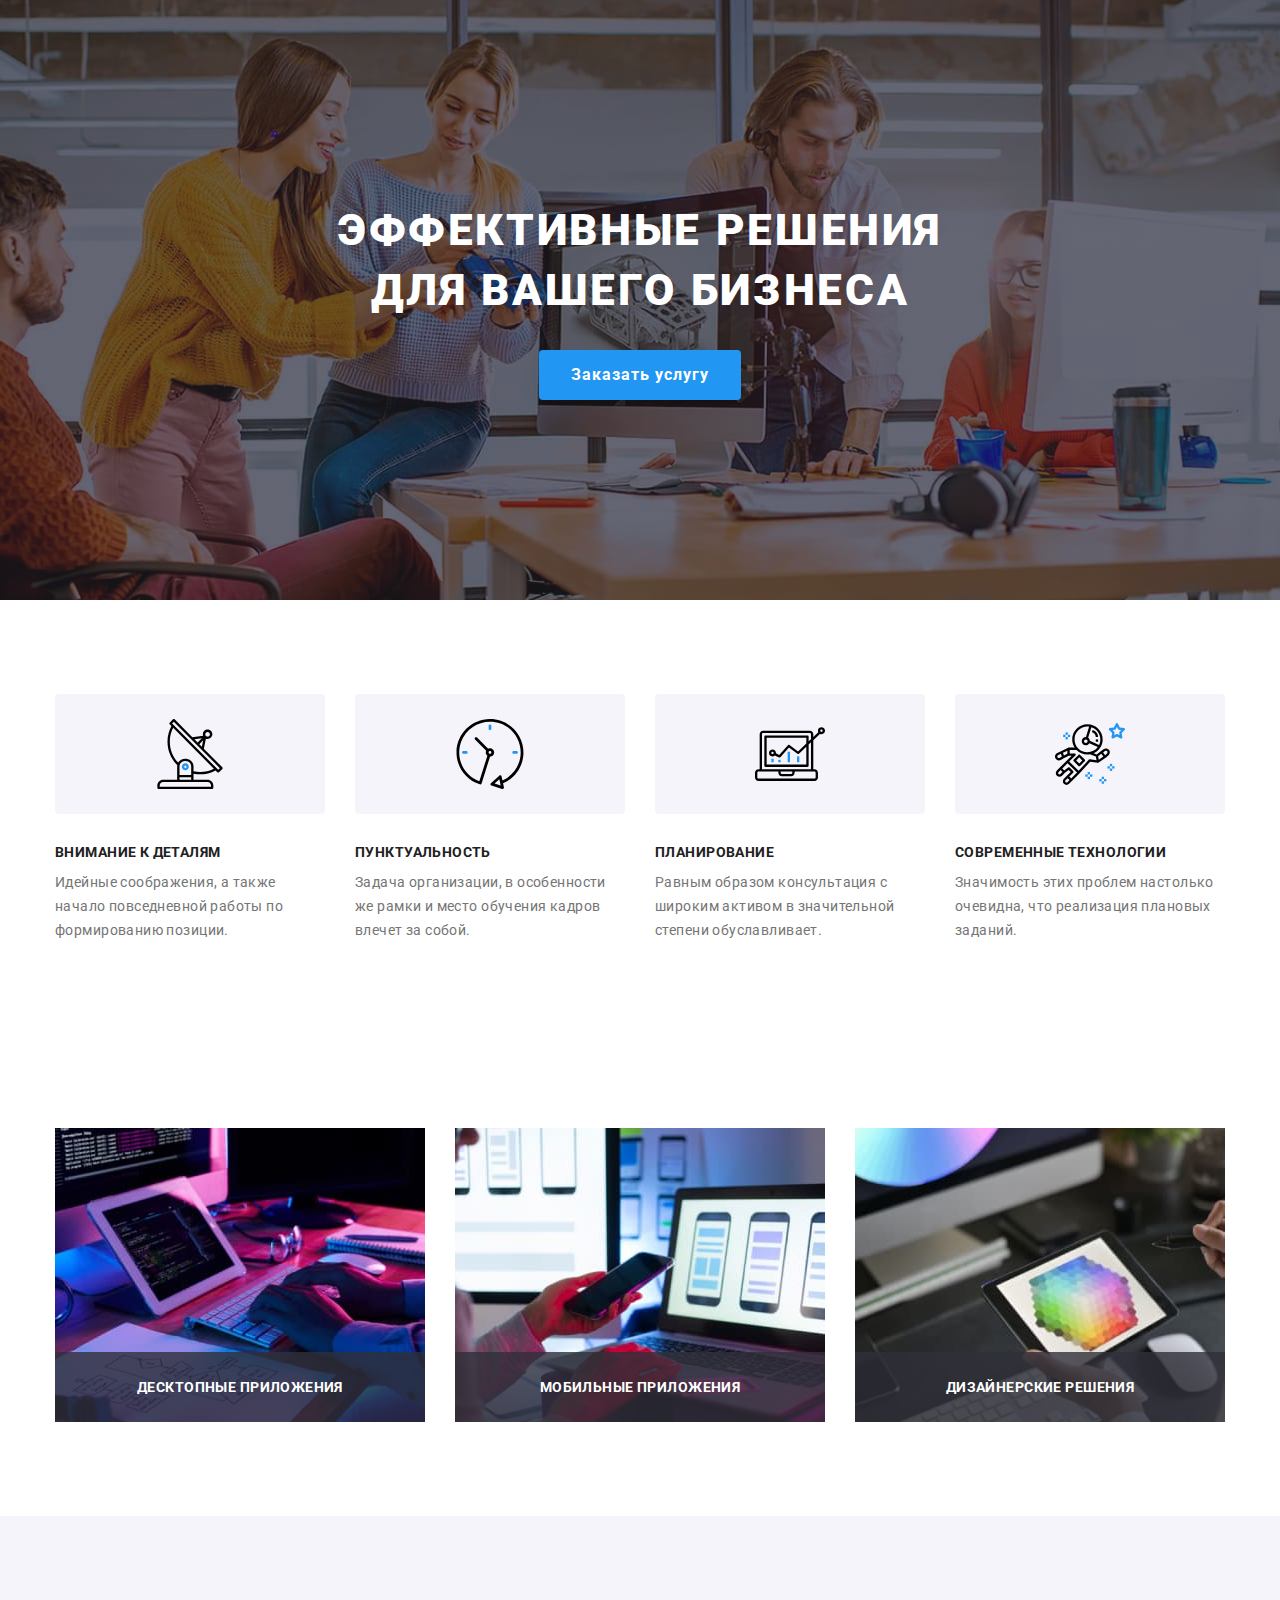
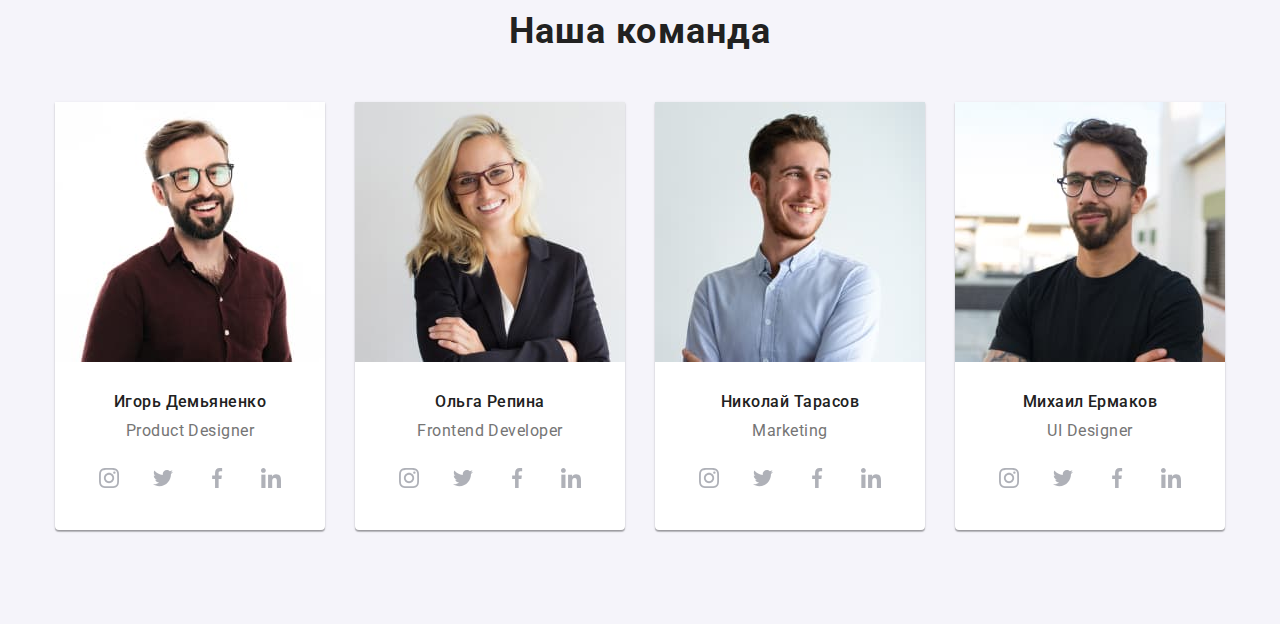
==== commit 080005c4: "hw8" ====
--- a/index.html
+++ b/index.html
@@ -21,7 +21,7 @@
   </head>
 
   <body>
-    <header class="header">
+    <!-- <header class="header">
       <div class="container-header">
         <nav class="navigation">
           <a href="./index.html" class="logo" lang="en">
@@ -58,7 +58,7 @@
           </li>
         </ul>
       </div>
-    </header>
+    </header> -->
     <main>
       <section class="hero">
         <h1 class="hero__title">Эффективные решения для вашего бизнеса</h1>
@@ -151,12 +151,34 @@
           <h2 class="team__title">Наша команда</h2>
           <ul class="team__list">
             <li class="team-list__item">
-              <img
-                src="./images/index-img/img1.jpg"
-                alt="Product Designer"
-                width="270"
-                class="team-list__img"
-              />
+              <picture>
+                <source
+                  srcset="
+                    ./images/index-img/img1.jpg    1x,
+                    ./images/index-img/img1-2x.jpg 2x
+                  "
+                />
+                <source
+                  srcset="
+                    ./images/index-img/img1-desk.jpg    1x,
+                    ./images/index-img/img1-desk-2x.jpg 2x
+                  "
+                  media="(max-width: 1199px)"
+                />
+                <source
+                  srcset="
+                    ./images/index-img/img1-tablet.jpg    1x,
+                    ./images/index-img/img1-tablet-2x.jpg 2x
+                  "
+                  media="(max-width: 767px)"
+                />
+                <img
+                  src="./images/index-img/img1.jpg"
+                  alt="Product Designer"
+                  class="team-list__img"
+                />
+              </picture>
+
               <div class="team-list__info">
                 <h3 class="team-list__name">Игорь Демьяненко</h3>
                 <p class="team-list__job">Product Designer</p>
@@ -201,12 +223,33 @@
               </div>
             </li>
             <li class="team-list__item">
-              <img
-                src="./images/index-img/img2.jpg"
-                alt="Frontend Developer"
-                width="270"
-                class="team-list__img"
-              />
+              <picture>
+                <source
+                  srcset="
+                    ./images/index-img/img2.jpg    1x,
+                    ./images/index-img/img2-2x.jpg 2x
+                  "
+                />
+                <source
+                  srcset="
+                    ./images/index-img/img2-desk.jpg    1x,
+                    ./images/index-img/img2-desk-2x.jpg 2x
+                  "
+                  media="(max-width: 1199px)"
+                />
+                <source
+                  srcset="
+                    ./images/index-img/img2-tablet.jpg    1x,
+                    ./images/index-img/img2-tablet-2x.jpg 2x
+                  "
+                  media="(max-width: 767px)"
+                />
+                <img
+                  src="./images/index-img/img2.jpg"
+                  alt="Frontend Developer"
+                  class="team-list__img"
+                />
+              </picture>
               <div class="team-list__info">
                 <h3 class="team-list__name">Ольга Репина</h3>
                 <p class="team-list__job">Frontend Developer</p>
@@ -251,12 +294,34 @@
               </div>
             </li>
             <li class="team-list__item">
-              <img
-                src="./images/index-img/img3.jpg"
-                alt="Marketing"
-                width="270"
-                class="team-list__img"
-              />
+              <picture>
+                <source
+                  srcset="
+                    ./images/index-img/img3.jpg    1x,
+                    ./images/index-img/img3-2x.jpg 2x
+                  "
+                />
+                <source
+                  srcset="
+                    ./images/index-img/img3-desk.jpg    1x,
+                    ./images/index-img/img3-desk-2x.jpg 2x
+                  "
+                  media="(max-width: 1199px)"
+                />
+                <source
+                  srcset="
+                    ./images/index-img/img3-tablet.jpg    1x,
+                    ./images/index-img/img3-tablet-2x.jpg 2x
+                  "
+                  media="(max-width: 767px)"
+                />
+                <img
+                  src="./images/index-img/img3.jpg"
+                  alt="Marketing"
+                  class="team-list__img"
+                />
+              </picture>
+
               <div class="team-list__info">
                 <h3 class="team-list__name">Николай Тарасов</h3>
                 <p class="team-list__job">Marketing</p>
@@ -301,12 +366,34 @@
               </div>
             </li>
             <li class="team-list__item">
-              <img
-                src="./images/index-img/img4.jpg"
-                alt="UI Designer"
-                width="270"
-                class="team-list__img"
-              />
+              <picture>
+                <source
+                  srcset="
+                    ./images/index-img/img4.jpg    1x,
+                    ./images/index-img/img4-2x.jpg 2x
+                  "
+                />
+                <source
+                  srcset="
+                    ./images/index-img/img4-desk.jpg    1x,
+                    ./images/index-img/img4-desk-2x.jpg 2x
+                  "
+                  media="(max-width: 1199px)"
+                />
+                <source
+                  srcset="
+                    ./images/index-img/img4-tablet.jpg    1x,
+                    ./images/index-img/img4-tablet-2x.jpg 2x
+                  "
+                  media="(max-width: 767px)"
+                />
+                <img
+                  src="./images/index-img/img4.jpg"
+                  alt="UI Designer"
+                  class="team-list__img"
+                />
+              </picture>
+
               <div class="team-list__info">
                 <h3 class="team-list__name">Михаил Ермаков</h3>
                 <p class="team-list__job">UI Designer</p>
@@ -353,7 +440,7 @@
           </ul>
         </div>
       </section>
-      <section class="customers">
+      <!-- <section class="customers">
         <div class="container">
           <h2 class="customers__title">Постоянные клиенты</h2>
           <ul class="customers-list">
@@ -401,9 +488,9 @@
             </li>
           </ul>
         </div>
-      </section>
+      </section> -->
     </main>
-    <footer class="footer">
+    <!-- <footer class="footer">
       <div class="container flex">
         <div>
           <a href="./index.html" class="logo">
@@ -489,7 +576,7 @@
           </form>
         </div>
       </div>
-    </footer>
+    </footer> -->
 
     <div class="overlay is-hidden" data-modal>
       <div class="modal">
--- a/sass/main.css
+++ b/sass/main.css
@@ -1,10 +1,3 @@
-:root {
-  --brend-color: #2196f3;
-  --header-text-color: #212121;
-  --text-color: #757575;
-  --title-text-color: #212121;
-}
-
 .is-hidden {
   opacity: 0;
   pointer-events: none;
@@ -27,7 +20,7 @@
 
 body {
   font-family: Roboto, sans-serif;
-  color: var(--header-text-color);
+  color: #212121;
 }
 
 img {
@@ -83,6 +76,18 @@
   margin: 0 auto 0 auto;
 }
 
+@media (max-width: 1199px) {
+  .container {
+    width: 767px;
+  }
+}
+
+@media (max-width: 767px) {
+  .container {
+    width: 100%;
+  }
+}
+
 .container-header {
   width: 1200px;
   padding: 0 15px 0 15px;
@@ -101,12 +106,13 @@
 }
 
 .footer-logo {
-  color: var(--brend-color);
   font-family: Raleway, sans-serif;
+  line-height: 1.19;
   font-weight: 700;
   font-size: 26px;
-  line-height: 1.19;
-  letter-spacing: 0.03em;
+  line-height: 1.15385;
+  letter-spacing: 0.03em;
+  color: #2196f3;
 }
 
 .footer__logo {
@@ -130,18 +136,17 @@
 }
 
 .address-list__map {
-  font-weight: normal;
+  font-weight: 400;
   font-size: 14px;
-  line-height: calc(24 / 14);
+  line-height: 1.71429;
   letter-spacing: 0.03em;
   color: #fff;
 }
 
 .address-list__contact {
-  font-weight: normal;
+  font-weight: 400;
   font-size: 14px;
-  line-height: 24px;
-  /* or 171% */
+  line-height: 1.71429;
   letter-spacing: 0.03em;
   color: rgba(255, 255, 255, 0.6);
 }
@@ -151,13 +156,12 @@
 }
 
 .footer-social__title {
-  text-transform: uppercase;
   font-weight: 700;
   font-size: 14px;
-  line-height: calc(16 / 14);
-  letter-spacing: 0.03em;
+  line-height: 1.14286;
+  letter-spacing: 0.03em;
+  color: #fff;
   text-transform: uppercase;
-  color: #ffffff;
   margin-bottom: 20px;
 }
 
@@ -193,19 +197,11 @@
   transition: background-color 250ms cubic-bezier(0.4, 0, 0.2, 1);
 }
 
-.socials-list__link:hover {
-  background-color: var(--brend-color);
-}
-
-.socials-list__link:focus {
-  background-color: var(--brend-color);
-}
-
-.socials-list__link:hover .team-socials-icon {
-  fill: #fff;
-}
-
-.socials-list__link:focus .team-socials-icon {
+.socials-list__link:hover, .socials-list__link:focus {
+  background-color: #2196f3;
+}
+
+.socials-list__link:hover .team-socials-icon, .socials-list__link:focus .team-socials-icon {
   fill: #fff;
 }
 
@@ -260,19 +256,19 @@
   height: 50px;
   font-weight: 700;
   font-size: 16px;
-  line-height: calc(30 / 16);
+  line-height: 1.875;
+  letter-spacing: 0.06em;
+  color: #fff;
+  display: -webkit-box;
+  display: -ms-flexbox;
+  display: flex;
   -webkit-box-pack: center;
       -ms-flex-pack: center;
           justify-content: center;
   text-align: center;
-  letter-spacing: 0.06em;
-  display: -webkit-box;
-  display: -ms-flexbox;
-  display: flex;
   -webkit-box-align: center;
       -ms-flex-align: center;
           align-items: center;
-  color: #ffffff;
   -webkit-transition: background-color 250ms cubic-bezier(0.4, 0, 0.2, 1), color 250ms cubic-bezier(0.4, 0, 0.2, 1);
   transition: background-color 250ms cubic-bezier(0.4, 0, 0.2, 1), color 250ms cubic-bezier(0.4, 0, 0.2, 1);
 }
@@ -291,24 +287,24 @@
 .header {
   font-weight: 500;
   font-size: 14px;
-  line-height: 1.14;
+  line-height: 1.14286;
   letter-spacing: 0.02em;
-  border-bottom: 1px solid #ececec;
+  color: #000;
   position: relative;
 }
 
 .logo {
-  color: var(--brend-color);
   font-family: Raleway, sans-serif;
   font-weight: 700;
   font-size: 26px;
-  line-height: 1.19;
-  letter-spacing: 0.03em;
+  line-height: 1.19231;
+  letter-spacing: 0.03em;
+  color: #2196f3;
   margin-right: 93px;
 }
 
 .header__logo {
-  color: var(--title-text-color);
+  color: #212121;
 }
 
 .navigation {
@@ -337,17 +333,17 @@
 }
 
 .nav-list__link {
-  color: var(--header-text-color);
+  color: #212121;
   -webkit-transition: color 250ms cubic-bezier(0.4, 0, 0.2, 1);
   transition: color 250ms cubic-bezier(0.4, 0, 0.2, 1);
 }
 
-.current,
-.nav-list__link:hover,
-.nav-list__link:focus,
-.nav-info__link:hover,
-.nav-info__link:focus {
-  color: var(--brend-color);
+.nav-list__link:hover, .nav-list__link:focus {
+  color: #2196f3;
+}
+
+.current {
+  color: #2196f3;
 }
 
 .current::after {
@@ -358,7 +354,7 @@
   height: 4px;
   content: "";
   border-radius: 2px;
-  background-color: var(--brend-color);
+  background-color: #2196f3;
 }
 
 .nav-info {
@@ -377,7 +373,7 @@
 }
 
 .nav-info__link {
-  color: var(--text-color);
+  color: #757575;
   display: -webkit-box;
   display: -ms-flexbox;
   display: flex;
@@ -385,42 +381,42 @@
   transition: color 250ms cubic-bezier(0.4, 0, 0.2, 1);
 }
 
-.icon-mail {
+.nav-info__link:hover, .nav-info__link:focus {
+  color: #2196f3;
+}
+
+.nav-info__link:hover .icon-mail, .nav-info__link:focus .icon-mail {
+  fill: #2196f3;
+}
+
+.nav-info__link:hover .icon-tel, .nav-info__link:focus .icon-tel {
+  fill: #2196f3;
+}
+
+.nav-info__link:hover .icon-tel, .nav-info__link:focus .icon-tel {
+  fill: #2196f3;
+}
+
+.nav-info__link .icon-mail {
   width: 16px;
   height: 12px;
   margin-top: auto;
   margin-bottom: auto;
   margin-right: 10px;
-  fill: var(--text-color);
+  fill: #757575;
   -webkit-transition: fill 250ms cubic-bezier(0.4, 0, 0.2, 1);
   transition: fill 250ms cubic-bezier(0.4, 0, 0.2, 1);
 }
 
-.icon-tel {
+.nav-info__link .icon-tel {
   width: 12px;
   height: 16px;
   margin-top: auto;
   margin-bottom: auto;
   margin-right: 10px;
-  fill: var(--text-color);
+  fill: #757575;
   -webkit-transition: fill 250ms cubic-bezier(0.4, 0, 0.2, 1);
   transition: fill 250ms cubic-bezier(0.4, 0, 0.2, 1);
-}
-
-.nav-info__link:hover .icon-mail {
-  fill: var(--brend-color);
-}
-
-.nav-info__link:hover .icon-tel {
-  fill: var(--brend-color);
-}
-
-.nav-info__link:focus .icon-mail {
-  fill: var(--brend-color);
-}
-
-.nav-info__link:focus .icon-tel {
-  fill: var(--brend-color);
 }
 
 .hero {
@@ -437,26 +433,73 @@
   margin: auto;
 }
 
+@media (min-device-pixel-ratio: 2), (-webkit-min-device-pixel-ratio: 2), (min-resolution: 192dpi), (min-resolution: 2dppx) {
+  .hero {
+    background-image: -webkit-gradient(linear, left top, left bottom, from(rgba(47, 48, 58, 0.4)), to(rgba(47, 48, 58, 0.4))), url(../images/index-img/hero-img-2x.jpg);
+    background-image: linear-gradient(rgba(47, 48, 58, 0.4), rgba(47, 48, 58, 0.4)), url(../images/index-img/hero-img-2x.jpg);
+  }
+}
+
+@media (max-width: 1199px) {
+  .hero {
+    padding-top: 118px;
+    padding-bottom: 118px;
+    background-image: -webkit-gradient(linear, left top, left bottom, from(rgba(47, 48, 58, 0.4)), to(rgba(47, 48, 58, 0.4))), url(../images/index-img/hero-img-desk.jpg);
+    background-image: linear-gradient(rgba(47, 48, 58, 0.4), rgba(47, 48, 58, 0.4)), url(../images/index-img/hero-img-desk.jpg);
+  }
+}
+
+@media (max-width: 1199px) and (min-device-pixel-ratio: 2), (max-width: 1199px) and (-webkit-min-device-pixel-ratio: 2), (max-width: 1199px) and (min-resolution: 192dpi), (max-width: 1199px) and (min-resolution: 2dppx) {
+  .hero {
+    background-image: -webkit-gradient(linear, left top, left bottom, from(rgba(47, 48, 58, 0.4)), to(rgba(47, 48, 58, 0.4))), url(../images/index-img/hero-img-desk-2x.jpg);
+    background-image: linear-gradient(rgba(47, 48, 58, 0.4), rgba(47, 48, 58, 0.4)), url(../images/index-img/hero-img-desk-2x.jpg);
+  }
+}
+
+@media (max-width: 767px) {
+  .hero {
+    background-image: -webkit-gradient(linear, left top, left bottom, from(rgba(47, 48, 58, 0.4)), to(rgba(47, 48, 58, 0.4))), url(../images/index-img/hero-img-tablet.jpg);
+    background-image: linear-gradient(rgba(47, 48, 58, 0.4), rgba(47, 48, 58, 0.4)), url(../images/index-img/hero-img-tablet.jpg);
+  }
+}
+
+@media (max-width: 767px) and (min-device-pixel-ratio: 2), (max-width: 767px) and (-webkit-min-device-pixel-ratio: 2), (max-width: 767px) and (min-resolution: 192dpi), (max-width: 767px) and (min-resolution: 2dppx) {
+  .hero {
+    background-image: -webkit-gradient(linear, left top, left bottom, from(rgba(47, 48, 58, 0.4)), to(rgba(47, 48, 58, 0.4))), url(../images/index-img/hero-img-tablet-2x.jpg);
+    background-image: linear-gradient(rgba(47, 48, 58, 0.4), rgba(47, 48, 58, 0.4)), url(../images/index-img/hero-img-tablet-2x.jpg);
+  }
+}
+
 .hero__title {
-  color: #fff;
+  text-transform: uppercase;
+  max-width: 696px;
+  margin: auto;
   font-weight: 900;
   font-size: 44px;
-  line-height: calc(60 / 44);
-  width: 696px;
-  margin: auto;
+  line-height: 1.36364;
   letter-spacing: 0.06em;
-  text-transform: uppercase;
+  color: #fff;
+}
+
+@media (max-width: 1199px) {
+  .hero__title {
+    font-weight: 900;
+    font-size: 26px;
+    line-height: 1.61538;
+    letter-spacing: 0.06em;
+    color: #fff;
+    max-width: 360px;
+  }
 }
 
 .hero__btn {
-  background-color: var(--brend-color);
-  color: #fff;
+  background-color: #2196f3;
   font-family: inherit;
   font-weight: 700;
   font-size: 16px;
-  line-height: calc(30 / 16);
+  line-height: 1.875;
   letter-spacing: 0.06em;
-  cursor: pointer;
+  color: #fff;
   -webkit-box-shadow: 0px 4px 4px rgba(0, 0, 0, 0.15);
           box-shadow: 0px 4px 4px rgba(0, 0, 0, 0.15);
   border-radius: 4px;
@@ -469,7 +512,7 @@
 
 .hero__btn:hover {
   background-color: #fff;
-  color: var(--brend-color);
+  color: #2196f3;
 }
 
 .about-list {
@@ -478,6 +521,9 @@
   display: flex;
   -ms-flex-wrap: wrap;
       flex-wrap: wrap;
+  -webkit-box-pack: justify;
+      -ms-flex-pack: justify;
+          justify-content: space-between;
 }
 
 .about-list__item {
@@ -485,13 +531,27 @@
   margin-right: 30px;
 }
 
+@media (max-width: 1199px) {
+  .about-list__item {
+    width: calc((100% - 2 * 15px) / 2);
+    margin-right: 0;
+    margin-bottom: 30px;
+  }
+}
+
+@media (max-width: 767px) {
+  .about-list__item {
+    width: 100%;
+    margin-right: 0;
+    margin-bottom: 30px;
+  }
+  .about-list__item:nth-child(4n) {
+    margin-bottom: 0;
+  }
+}
+
 .about-list__item:nth-child(4n) {
   margin-right: 0;
-}
-
-.about-list__item:nth-child(5n) {
-  margin-right: 30px;
-  margin-top: 30px;
 }
 
 .about-box {
@@ -515,34 +575,41 @@
 }
 
 .about-list__title {
+  text-transform: uppercase;
+  margin-top: 30px;
   font-weight: 700;
   font-size: 14px;
-  line-height: calc(16 / 14);
-  letter-spacing: 0.03em;
-  text-transform: uppercase;
-  color: var(--title-text-color);
-  margin-top: 30px;
+  line-height: 1.14286;
+  letter-spacing: 0.03em;
+  color: #212121;
 }
 
 .about-list__text {
   font-weight: 400;
   font-size: 14px;
-  line-height: calc(24 / 14);
-  letter-spacing: 0.03em;
-  color: var(--text-color);
+  line-height: 1.71429;
+  letter-spacing: 0.03em;
+  color: #757575;
   margin-top: 10px;
 }
 
 .about-after {
   padding-top: 0;
+}
+
+@media (max-width: 1199px), (max-width: 767px) {
+  .about-after {
+    display: none;
+  }
 }
 
 .about-after__title {
   font-weight: 700;
   font-size: 36px;
-  line-height: calc(42 / 36);
+  line-height: 1.16667;
+  letter-spacing: 0.03em;
+  color: #fff;
   text-align: center;
-  letter-spacing: 0.03em;
   margin-bottom: 50px;
 }
 
@@ -578,12 +645,12 @@
   margin: 0;
   padding-top: 27px;
   padding-bottom: 27px;
-  color: #fff;
   font-weight: 700;
   font-size: 14px;
-  line-height: calc(16 / 14);
+  line-height: 1.14286;
+  letter-spacing: 0.03em;
+  color: #fff;
   text-align: center;
-  letter-spacing: 0.03em;
   text-transform: uppercase;
 }
 
@@ -592,22 +659,15 @@
   padding-top: 94px;
 }
 
-.team__title {
-  font-weight: 700;
-  font-size: 36px;
-  line-height: calc(42 / 36);
-  text-align: center;
-  letter-spacing: 0.03em;
-  color: var(--title-text-color);
-  margin-bottom: 50px;
-}
-
 .team__list {
   display: -webkit-box;
   display: -ms-flexbox;
   display: flex;
   -ms-flex-wrap: wrap;
       flex-wrap: wrap;
+  -webkit-box-pack: justify;
+      -ms-flex-pack: justify;
+          justify-content: space-between;
 }
 
 .team-list__item {
@@ -619,6 +679,25 @@
   background-color: #fff;
 }
 
+@media (max-width: 1199px) {
+  .team-list__item {
+    width: calc((100% - 2 * 15px) / 2);
+    margin-right: 0;
+    margin-bottom: 30px;
+  }
+}
+
+@media (max-width: 767px) {
+  .team-list__item {
+    width: 100%;
+    margin-right: 0;
+    margin-bottom: 30px;
+  }
+  .team-list__item:nth-child(4n) {
+    margin-bottom: 0;
+  }
+}
+
 .team-list__item:nth-child(4n) {
   margin-right: 0;
 }
@@ -628,6 +707,20 @@
   margin-top: 30px;
 }
 
+.team__title {
+  font-weight: 700;
+  font-size: 36px;
+  line-height: 1.16667;
+  letter-spacing: 0.03em;
+  color: #212121;
+  margin-bottom: 50px;
+  text-align: center;
+}
+
+.team-list__img {
+  width: 100%;
+}
+
 .team-list__info {
   padding: 30px 0 30px 0;
 }
@@ -635,21 +728,21 @@
 .team-list__name {
   font-weight: 500;
   font-size: 16px;
-  line-height: calc(19 / 16);
+  line-height: 1.1875;
+  letter-spacing: 0.03em;
+  color: #212121;
+  margin-bottom: 10px;
   text-align: center;
-  letter-spacing: 0.03em;
-  color: var(--title-text-color);
-  margin-bottom: 10px;
 }
 
 .team-list__job {
   margin-bottom: 16px;
   font-weight: 400;
   font-size: 16px;
-  line-height: calc(19 / 16);
+  line-height: 1.1875;
+  letter-spacing: 0.03em;
+  color: #757575;
   text-align: center;
-  letter-spacing: 0.03em;
-  color: var(--text-color);
 }
 
 .team-socials-list {
@@ -686,6 +779,14 @@
   transition: background-color 250ms cubic-bezier(0.4, 0, 0.2, 1);
 }
 
+.team-socials-list__link:hover, .team-socials-list__link:focus {
+  background-color: #2196f3;
+}
+
+.team-socials-list__link:hover .team-socials-list__icon, .team-socials-list__link:focus .team-socials-list__icon {
+  fill: #fff;
+}
+
 .team-socials-list__icon {
   width: 20px;
   height: 20px;
@@ -694,26 +795,13 @@
   transition: fill 250ms cubic-bezier(0.4, 0, 0.2, 1);
 }
 
-.team-socials-list__link:hover,
-.team-socials-list__link:focus {
-  background-color: var(--brend-color);
-}
-
-.team-socials-list__link:hover .team-socials-list__icon {
-  fill: #fff;
-}
-
-.team-socials-list__link:focus .team-socials-list__icon {
-  fill: #fff;
-}
-
 .customers__title {
   font-weight: 700;
   font-size: 36px;
-  line-height: calc(42 / 36);
+  line-height: 1.16667;
+  letter-spacing: 0.03em;
+  color: #212121;
   text-align: center;
-  letter-spacing: 0.03em;
-  color: var(--title-text-color);
   margin-bottom: 50px;
 }
 
@@ -751,9 +839,12 @@
   transition: border 250ms cubic-bezier(0.4, 0, 0.2, 1);
 }
 
-.customers-list__link:hover,
-.customers-list__link:focus {
-  border: 1px solid var(--brend-color);
+.customers-list__link:hover, .customers-list__link:focus {
+  border: 1px solid #2196f3;
+}
+
+.customers-list__link:hover .customers-list__icon, .customers-list__link:focus .customers-list__icon {
+  fill: #2196f3;
 }
 
 .customers-list__icon {
@@ -762,14 +853,6 @@
   fill: #afb1b8;
   -webkit-transition: fill 250ms cubic-bezier(0.4, 0, 0.2, 1);
   transition: fill 250ms cubic-bezier(0.4, 0, 0.2, 1);
-}
-
-.customers-list__link:hover .customers-list__icon {
-  fill: var(--brend-color);
-}
-
-.customers-list__link:focus .customers-list__icon {
-  fill: var(--brend-color);
 }
 
 .overlay {
@@ -816,24 +899,23 @@
   transition: fill 250ms cubic-bezier(0.4, 0, 0.2, 1);
 }
 
+.modal-exit:hover, .modal-exit:focus {
+  fill: #2196f3;
+}
+
 .modal-exit__icon {
   width: 11px;
   height: 11px;
 }
 
-.modal-exit:hover,
-.modal-exit:focus {
-  fill: var(--brend-color);
-}
-
 .modal__title {
+  text-align: center;
+  margin-bottom: 12px;
   font-weight: 700;
   font-size: 20px;
-  line-height: calc(23 / 20);
-  text-align: center;
-  letter-spacing: 0.03em;
-  margin-bottom: 12px;
-  color: var(--title-text-color);
+  line-height: 1.2;
+  letter-spacing: 0.03em;
+  color: #212121;
 }
 
 .form {
@@ -860,12 +942,12 @@
 
 .form__label {
   display: block;
+  margin-bottom: 4px;
   font-weight: 400;
   font-size: 12px;
-  line-height: calc(14 / 12);
+  line-height: 1.16667;
   letter-spacing: 0.01em;
-  color: var(--header-text-color);
-  margin-bottom: 4px;
+  color: #212121;
 }
 
 .form__wrap {
@@ -881,6 +963,16 @@
   border-radius: 4px;
   -webkit-transition: border 250ms cubic-bezier(0.4, 0, 0.2, 1);
   transition: border 250ms cubic-bezier(0.4, 0, 0.2, 1);
+}
+
+.form__input:focus {
+  border: 1px solid #2196f3;
+  border-radius: 4px;
+  outline: 0;
+}
+
+.form__input:focus + .form__icon {
+  fill: #2196f3;
 }
 
 .form__icon {
@@ -895,17 +987,6 @@
   transition: fill 250ms cubic-bezier(0.4, 0, 0.2, 1);
 }
 
-.form__input:focus,
-.form__text:focus {
-  border: 1px solid var(--brend-color);
-  border-radius: 4px;
-  outline: 0;
-}
-
-.form__input:focus + .form__icon {
-  fill: var(--brend-color);
-}
-
 .form__text {
   width: 100%;
   height: 120px;
@@ -917,8 +998,31 @@
   border-radius: 4px;
 }
 
+.form__text:focus {
+  border: 1px solid #2196f3;
+  border-radius: 4px;
+  outline: 0;
+}
+
 .checkbox {
   margin-bottom: 30px;
+}
+
+.modal-checkbox:checked + .checkbox__label span {
+  background-color: #2196f3;
+  border: none;
+}
+
+.modal-checkbox:not(:checked) + .checkbox__label span {
+  border: 2px solid #212121;
+}
+
+.modal-checkbox:focus + .checkbox__label span {
+  border: 2px solid #2196f3;
+}
+
+.modal-checkbox:checked + .checkbox__label svg {
+  fill: #fff;
 }
 
 .checkbox__icon {
@@ -928,12 +1032,11 @@
 }
 
 .checkbox__label {
-  font-style: normal;
-  font-weight: normal;
+  font-weight: 400;
   font-size: 14px;
-  line-height: calc(24 / 14);
-  letter-spacing: 0.03em;
-  color: var(--header-text-color);
+  line-height: 1.71429;
+  letter-spacing: 0.03em;
+  color: #212121;
   -webkit-box-align: center;
       -ms-flex-align: center;
           align-items: center;
@@ -948,7 +1051,7 @@
 .checkbox__label span {
   width: 16px;
   height: 15px;
-  border: 2px solid var(--header-text-color);
+  border: 2px solid #212121;
   border-radius: 2px;
   margin-right: 5px;
   display: -webkit-box;
@@ -964,39 +1067,21 @@
   transition: background-color 250ms cubic-bezier(0.4, 0, 0.2, 1), fill 250ms cubic-bezier(0.4, 0, 0.2, 1), border 250ms cubic-bezier(0.4, 0, 0.2, 1);
 }
 
-.modal-checkbox:checked + .checkbox__label span {
-  background-color: var(--brend-color);
-  border: none;
-}
-
-.modal-checkbox:not(:checked) + .checkbox__label span {
-  border: 2px solid var(--header-text-color);
-}
-
-.modal-checkbox:focus + .checkbox__label span {
-  border: 2px solid var(--brend-color);
-}
-
-.modal-checkbox:checked + .checkbox__label svg {
-  fill: #fff;
-}
-
 .modal-checkbox__submit {
   text-decoration: underline;
-  color: var(--brend-color);
+  color: #2196f3;
 }
 
 .modal-form__btn {
-  background-color: var(--brend-color);
+  background-color: #2196f3;
   display: block;
   margin: 0 auto;
-  color: #fff;
   font-family: inherit;
   font-weight: 700;
   font-size: 16px;
-  line-height: calc(30 / 16);
+  line-height: 1.875;
   letter-spacing: 0.06em;
-  cursor: pointer;
+  color: #fff;
   -webkit-box-shadow: 0px 4px 4px rgba(0, 0, 0, 0.15);
           box-shadow: 0px 4px 4px rgba(0, 0, 0, 0.15);
   border-radius: 4px;
@@ -1034,11 +1119,11 @@
   padding: 6px 22px 6px 22px;
   font-weight: 500;
   font-size: 16px;
-  line-height: calc(26 / 16);
+  line-height: 1.625;
+  letter-spacing: 0.03em;
+  color: #212121;
+  background-color: #f5f4fa;
   text-align: center;
-  letter-spacing: 0.03em;
-  color: var(--title-text-color);
-  background-color: #f5f4fa;
   -webkit-transition: background-color 250ms cubic-bezier(0.4, 0, 0.2, 1), color 250ms cubic-bezier(0.4, 0, 0.2, 1), -webkit-box-shadow 250ms cubic-bezier(0.4, 0, 0.2, 1);
   transition: background-color 250ms cubic-bezier(0.4, 0, 0.2, 1), color 250ms cubic-bezier(0.4, 0, 0.2, 1), -webkit-box-shadow 250ms cubic-bezier(0.4, 0, 0.2, 1);
   transition: background-color 250ms cubic-bezier(0.4, 0, 0.2, 1), color 250ms cubic-bezier(0.4, 0, 0.2, 1), box-shadow 250ms cubic-bezier(0.4, 0, 0.2, 1);
@@ -1046,10 +1131,15 @@
   border-radius: 4px;
 }
 
-.current-btn,
-.menu-list__btn:hover,
-.menu-list__btn:focus {
-  background-color: var(--brend-color);
+.menu-list__btn:hover, .menu-list__btn:focus {
+  background-color: #2196f3;
+  color: #fff;
+  -webkit-box-shadow: 0px 3px 1px rgba(0, 0, 0, 0.1), 0px 1px 2px rgba(0, 0, 0, 0.08), 0px 2px 2px rgba(0, 0, 0, 0.12);
+          box-shadow: 0px 3px 1px rgba(0, 0, 0, 0.1), 0px 1px 2px rgba(0, 0, 0, 0.08), 0px 2px 2px rgba(0, 0, 0, 0.12);
+}
+
+.current-btn {
+  background-color: #2196f3;
   color: #fff;
   -webkit-box-shadow: 0px 3px 1px rgba(0, 0, 0, 0.1), 0px 1px 2px rgba(0, 0, 0, 0.08), 0px 2px 2px rgba(0, 0, 0, 0.12);
           box-shadow: 0px 3px 1px rgba(0, 0, 0, 0.1), 0px 1px 2px rgba(0, 0, 0, 0.08), 0px 2px 2px rgba(0, 0, 0, 0.12);
@@ -1068,6 +1158,14 @@
   width: 370px;
   margin-right: 30px;
   margin-bottom: 30px;
+}
+
+.grid__item:nth-child(3n) {
+  margin-right: 0px;
+}
+
+.grid__item:nth-last-child(-n + 3) {
+  margin-bottom: 0px;
 }
 
 .grid__link {
@@ -1078,37 +1176,19 @@
   transition: box-shadow 250ms cubic-bezier(0.4, 0, 0.2, 1), -webkit-box-shadow 250ms cubic-bezier(0.4, 0, 0.2, 1);
 }
 
-.grid__link:hover {
+.grid__link:hover, .grid__link:focus {
   -webkit-box-shadow: 0px 1px 1px rgba(0, 0, 0, 0.12), 0px 4px 4px rgba(0, 0, 0, 0.06), 1px 4px 6px rgba(0, 0, 0, 0.16);
           box-shadow: 0px 1px 1px rgba(0, 0, 0, 0.12), 0px 4px 4px rgba(0, 0, 0, 0.06), 1px 4px 6px rgba(0, 0, 0, 0.16);
 }
 
-.grid__link:focus {
-  -webkit-box-shadow: 0px 1px 1px rgba(0, 0, 0, 0.12), 0px 4px 4px rgba(0, 0, 0, 0.06), 1px 4px 6px rgba(0, 0, 0, 0.16);
-          box-shadow: 0px 1px 1px rgba(0, 0, 0, 0.12), 0px 4px 4px rgba(0, 0, 0, 0.06), 1px 4px 6px rgba(0, 0, 0, 0.16);
+.grid__link:hover .product__text, .grid__link:focus .product__text {
+  -webkit-transform: translateY(0);
+          transform: translateY(0);
 }
 
 .product {
   position: relative;
   overflow: hidden;
-}
-
-.grid__link:hover .product__text {
-  -webkit-transform: translateY(0);
-          transform: translateY(0);
-}
-
-.grid__link:focus .product__text {
-  -webkit-transform: translateY(0);
-          transform: translateY(0);
-}
-
-.grid__item:nth-child(3n) {
-  margin-right: 0px;
-}
-
-.grid__item:nth-last-child(-n + 3) {
-  margin-bottom: 0px;
 }
 
 .product__text {
@@ -1119,6 +1199,10 @@
   background: rgba(33, 150, 243, 0.9);
   height: 100%;
   width: 100%;
+  font-weight: 400;
+  font-size: 18px;
+  line-height: 1.55556;
+  letter-spacing: 0.03em;
   color: #fff;
   -webkit-transform: translateY(100%);
           transform: translateY(100%);
@@ -1126,10 +1210,6 @@
   transition: -webkit-transform 250ms cubic-bezier(0.4, 0, 0.2, 1);
   transition: transform 250ms cubic-bezier(0.4, 0, 0.2, 1);
   transition: transform 250ms cubic-bezier(0.4, 0, 0.2, 1), -webkit-transform 250ms cubic-bezier(0.4, 0, 0.2, 1);
-  font-weight: 400;
-  font-size: 18px;
-  line-height: calc(28 / 18);
-  letter-spacing: 0.03em;
 }
 
 .product-info {
@@ -1142,16 +1222,16 @@
 .product-info__title {
   font-weight: 700;
   font-size: 18px;
-  line-height: calc(36 / 18);
+  line-height: 2;
   letter-spacing: 0.06em;
-  color: var(--title-text-color);
+  color: #212121;
 }
 
 .product-info__text {
   font-weight: 400;
   font-size: 16px;
-  line-height: calc(30 / 16);
-  letter-spacing: 0.03em;
-  color: var(--text-color);
+  line-height: 1.875;
+  letter-spacing: 0.03em;
+  color: #757575;
 }
 /*# sourceMappingURL=main.css.map */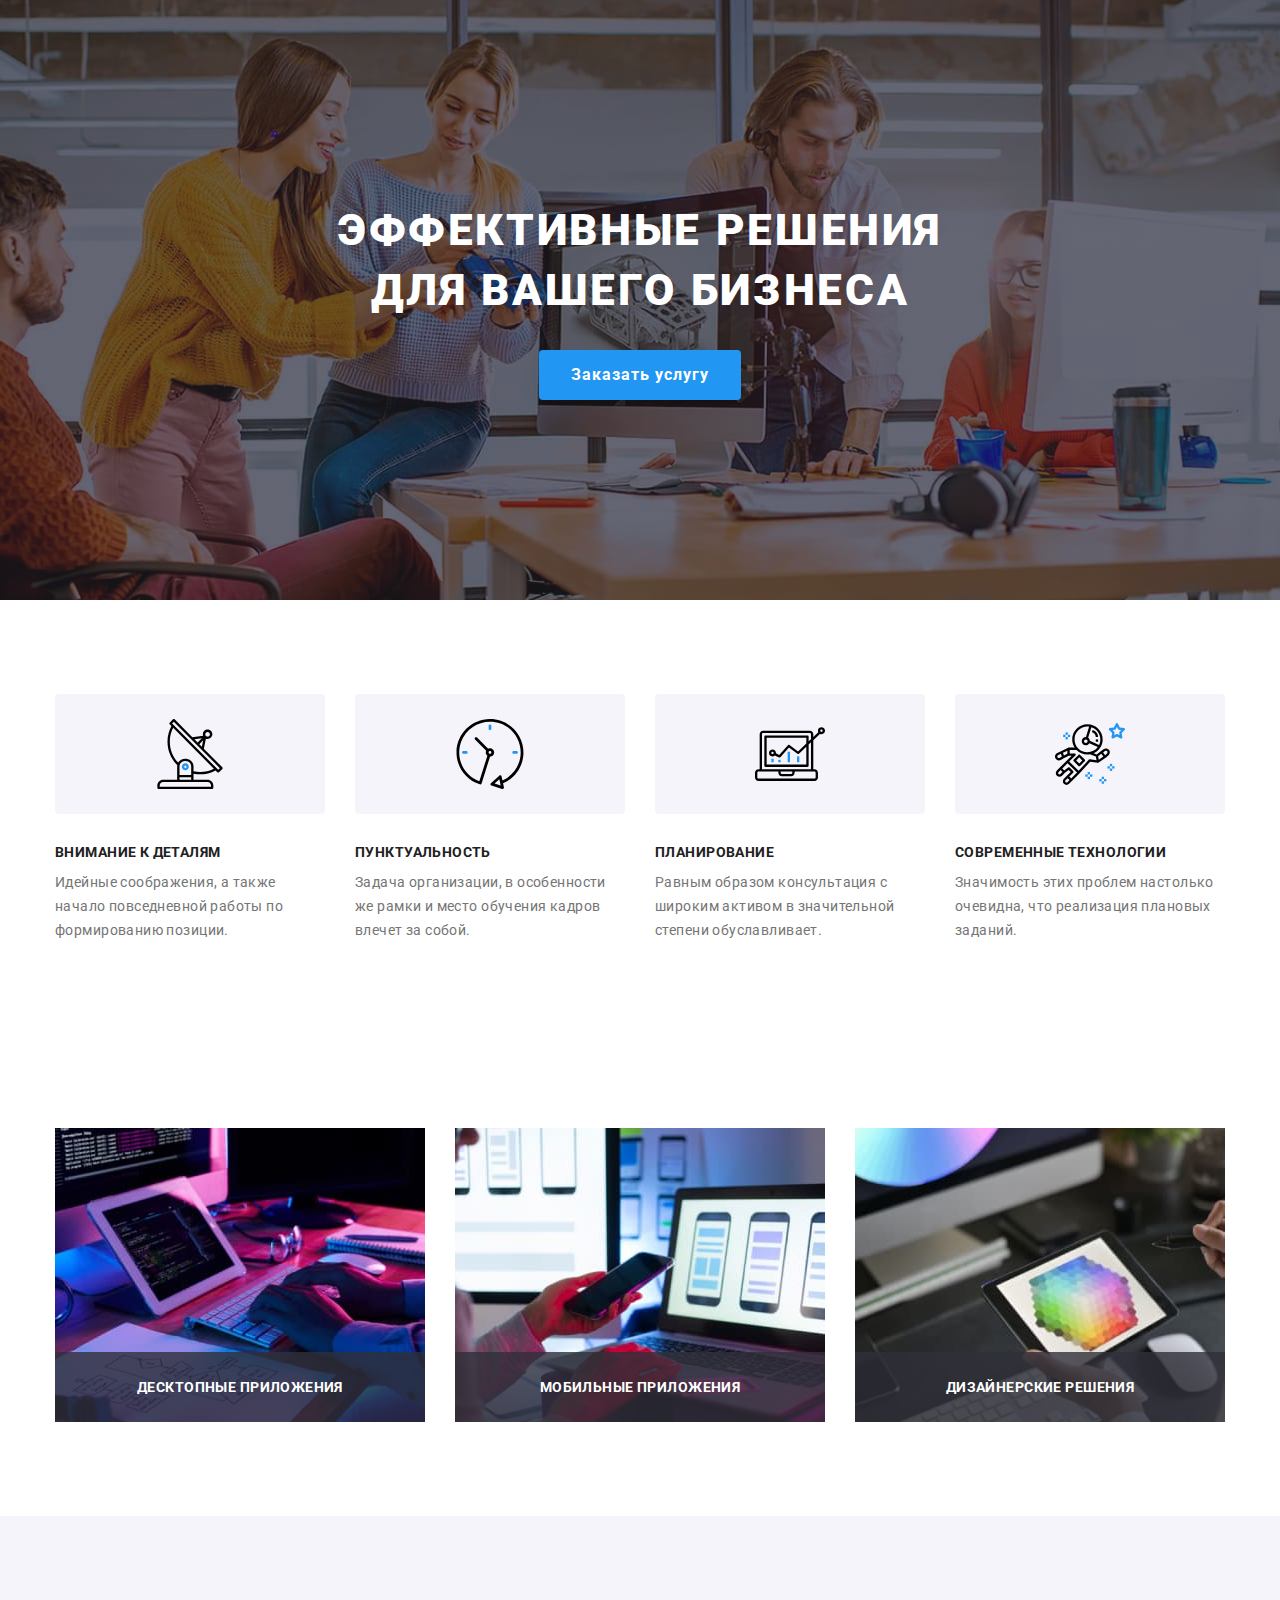
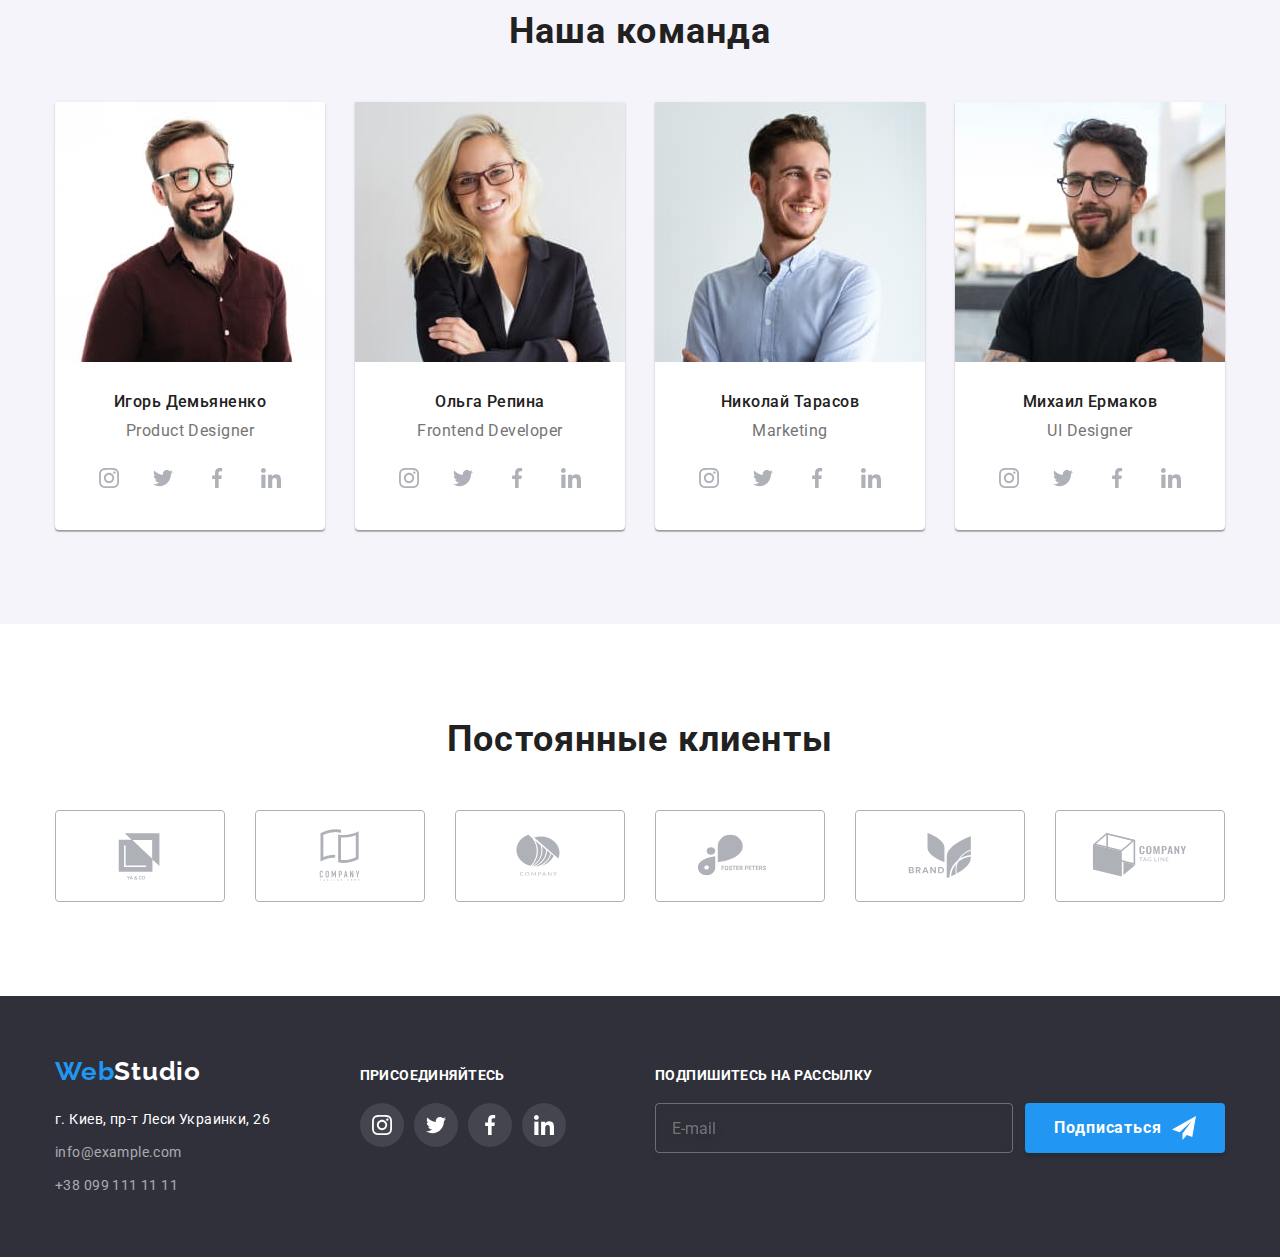
==== commit 0b258ca4: "hw8" ====
--- a/index.html
+++ b/index.html
@@ -128,19 +128,41 @@
           <h2 class="about-after__title">Чем мы занимаемся</h2>
           <ul class="about-after__list">
             <li class="about-after__item">
-              <img
-                src="./images/index-img/box1.jpg"
-                alt="keyboard"
-                width="370"
-              />
+              <picture>
+                <source
+                  srcset="
+                    ./images/index-img/box1.jpg    1x,
+                    ./images/index-img/box1-2x.jpg 2x
+                  "
+                />
+                <img src="./images/index-img/box1.jpg" alt="keyboard" />
+              </picture>
               <p class="about-after__text">Десктопные приложения</p>
             </li>
             <li class="about-after__item">
-              <img src="./images/index-img/box2.jpg" alt="phone" width="370" />
+              <picture>
+                <source
+                  srcset="
+                    ./images/index-img/box2.jpg    1x,
+                    ./images/index-img/box2-2x.jpg 2x
+                  "
+                />
+                <img src="./images/index-img/box2.jpg" alt="keyboard" />
+              </picture>
+
               <p class="about-after__text">Мобильные приложения</p>
             </li>
             <li class="about-after__item">
-              <img src="./images/index-img/box3.jpg" alt="colors" width="370" />
+              <picture>
+                <source
+                  srcset="
+                    ./images/index-img/box3.jpg    1x,
+                    ./images/index-img/box3-2x.jpg 2x
+                  "
+                />
+                <img src="./images/index-img/box3.jpg" alt="keyboard" />
+              </picture>
+
               <p class="about-after__text">Дизайнерские решения</p>
             </li>
           </ul>
@@ -440,7 +462,7 @@
           </ul>
         </div>
       </section>
-      <!-- <section class="customers">
+      <section class="customers">
         <div class="container">
           <h2 class="customers__title">Постоянные клиенты</h2>
           <ul class="customers-list">
@@ -488,11 +510,11 @@
             </li>
           </ul>
         </div>
-      </section> -->
+      </section>
     </main>
-    <!-- <footer class="footer">
-      <div class="container flex">
-        <div>
+    <footer class="footer">
+      <div class="container-footer container">
+        <div class="footer-info">
           <a href="./index.html" class="logo">
             Web<span class="footer__logo">Studio</span>
           </a>
@@ -576,7 +598,7 @@
           </form>
         </div>
       </div>
-    </footer> -->
+    </footer>
 
     <div class="overlay is-hidden" data-modal>
       <div class="modal">
--- a/sass/main.css
+++ b/sass/main.css
@@ -58,7 +58,37 @@
   text-decoration: none;
 }
 
-.flex {
+.container {
+  width: 1200px;
+  padding: 0px 15px 0px 15px;
+  margin: 0 auto 0 auto;
+}
+
+@media (max-width: 1199px) {
+  .container {
+    width: 767px;
+  }
+}
+
+@media (max-width: 767px) {
+  .container {
+    width: 100%;
+  }
+}
+
+.container-header {
+  width: 1200px;
+  padding: 0 15px 0 15px;
+  margin: 0 auto;
+  display: -webkit-box;
+  display: -ms-flexbox;
+  display: flex;
+  -webkit-box-align: center;
+      -ms-flex-align: center;
+          align-items: center;
+}
+
+.container-footer {
   display: -webkit-box;
   display: -ms-flexbox;
   display: flex;
@@ -68,41 +98,42 @@
   -webkit-box-pack: justify;
       -ms-flex-pack: justify;
           justify-content: space-between;
-}
-
-.container {
-  width: 1200px;
-  padding: 0px 15px 0px 15px;
-  margin: 0 auto 0 auto;
+  padding: 0px 15px 60px 15px;
 }
 
 @media (max-width: 1199px) {
-  .container {
-    width: 767px;
+  .container-footer {
+    -ms-flex-wrap: wrap;
+        flex-wrap: wrap;
+    -ms-flex-pack: distribute;
+        justify-content: space-around;
+    text-align: center;
   }
 }
 
 @media (max-width: 767px) {
-  .container {
-    width: 100%;
-  }
-}
-
-.container-header {
-  width: 1200px;
-  padding: 0 15px 0 15px;
-  margin: 0 auto;
-  display: -webkit-box;
-  display: -ms-flexbox;
-  display: flex;
-  -webkit-box-align: center;
-      -ms-flex-align: center;
-          align-items: center;
+  .container-footer {
+    -ms-flex-wrap: wrap;
+        flex-wrap: wrap;
+    -ms-flex-pack: distribute;
+        justify-content: space-around;
+    text-align: center;
+    -webkit-box-orient: vertical;
+    -webkit-box-direction: normal;
+        -ms-flex-direction: column;
+            flex-direction: column;
+    -webkit-box-align: center;
+        -ms-flex-align: center;
+            align-items: center;
+  }
 }
 
 .footer {
   background-color: #2f303a;
-  padding: 60px 15px 60px 15px;
+}
+
+.footer-info {
+  padding-top: 60px;
 }
 
 .footer-logo {
@@ -152,7 +183,7 @@
 }
 
 .footer-socials {
-  margin-left: 70px;
+  margin-top: 60px;
 }
 
 .footer-social__title {
@@ -213,10 +244,6 @@
   transition: fill 250ms cubic-bezier(0.4, 0, 0.2, 1);
 }
 
-.spam {
-  margin-left: 93px;
-}
-
 .spam form {
   display: -webkit-box;
   display: -ms-flexbox;
@@ -226,8 +253,27 @@
           align-items: flex-end;
 }
 
+@media (max-width: 1199px) {
+  .spam form {
+    -webkit-box-align: center;
+        -ms-flex-align: center;
+            align-items: center;
+    -webkit-box-orient: vertical;
+    -webkit-box-direction: normal;
+        -ms-flex-direction: column;
+            flex-direction: column;
+    margin-top: 60px;
+  }
+}
+
 .spam-wrapper {
   margin-right: 12px;
+}
+
+@media (max-width: 1199px) {
+  .spam-wrapper {
+    margin-right: 0;
+  }
 }
 
 .spam__input {
@@ -243,6 +289,12 @@
   border-radius: 4px;
   color: #fff;
   outline: 0;
+}
+
+@media (max-width: 1199px) {
+  .spam__input {
+    min-width: 450px;
+  }
 }
 
 .spam-btn {
@@ -277,6 +329,12 @@
   background-color: #1e5380;
 }
 
+@media (max-width: 1199px) {
+  .spam-btn {
+    margin-top: 20px;
+  }
+}
+
 .spam-btn__icon {
   fill: #fff;
   width: 24px;
@@ -300,7 +358,6 @@
   line-height: 1.19231;
   letter-spacing: 0.03em;
   color: #2196f3;
-  margin-right: 93px;
 }
 
 .header__logo {
@@ -809,10 +866,31 @@
   display: -webkit-box;
   display: -ms-flexbox;
   display: flex;
+  -ms-flex-wrap: wrap;
+      flex-wrap: wrap;
+  -webkit-box-pack: justify;
+      -ms-flex-pack: justify;
+          justify-content: space-between;
 }
 
 .customers-list__item {
   margin-right: 30px;
+}
+
+@media (max-width: 1199px) {
+  .customers-list__item {
+    width: calc((100% - 4 * 15px) / 3);
+    margin-right: 0px;
+    margin-bottom: 30px;
+  }
+}
+
+@media (max-width: 767px) {
+  .customers-list__item {
+    width: calc((100% - 2 * 15px) / 2);
+    margin-right: 0px;
+    margin-bottom: 30px;
+  }
 }
 
 .customers-list__item:nth-last-child(1) {
@@ -827,8 +905,6 @@
   display: -webkit-box;
   display: -ms-flexbox;
   display: flex;
-  -ms-flex-wrap: nowrap;
-      flex-wrap: nowrap;
   -webkit-box-pack: center;
       -ms-flex-pack: center;
           justify-content: center;
@@ -837,6 +913,12 @@
           align-items: center;
   -webkit-transition: border 250ms cubic-bezier(0.4, 0, 0.2, 1);
   transition: border 250ms cubic-bezier(0.4, 0, 0.2, 1);
+}
+
+@media (max-width: 1199px) {
+  .customers-list__link {
+    width: 100%;
+  }
 }
 
 .customers-list__link:hover, .customers-list__link:focus {
